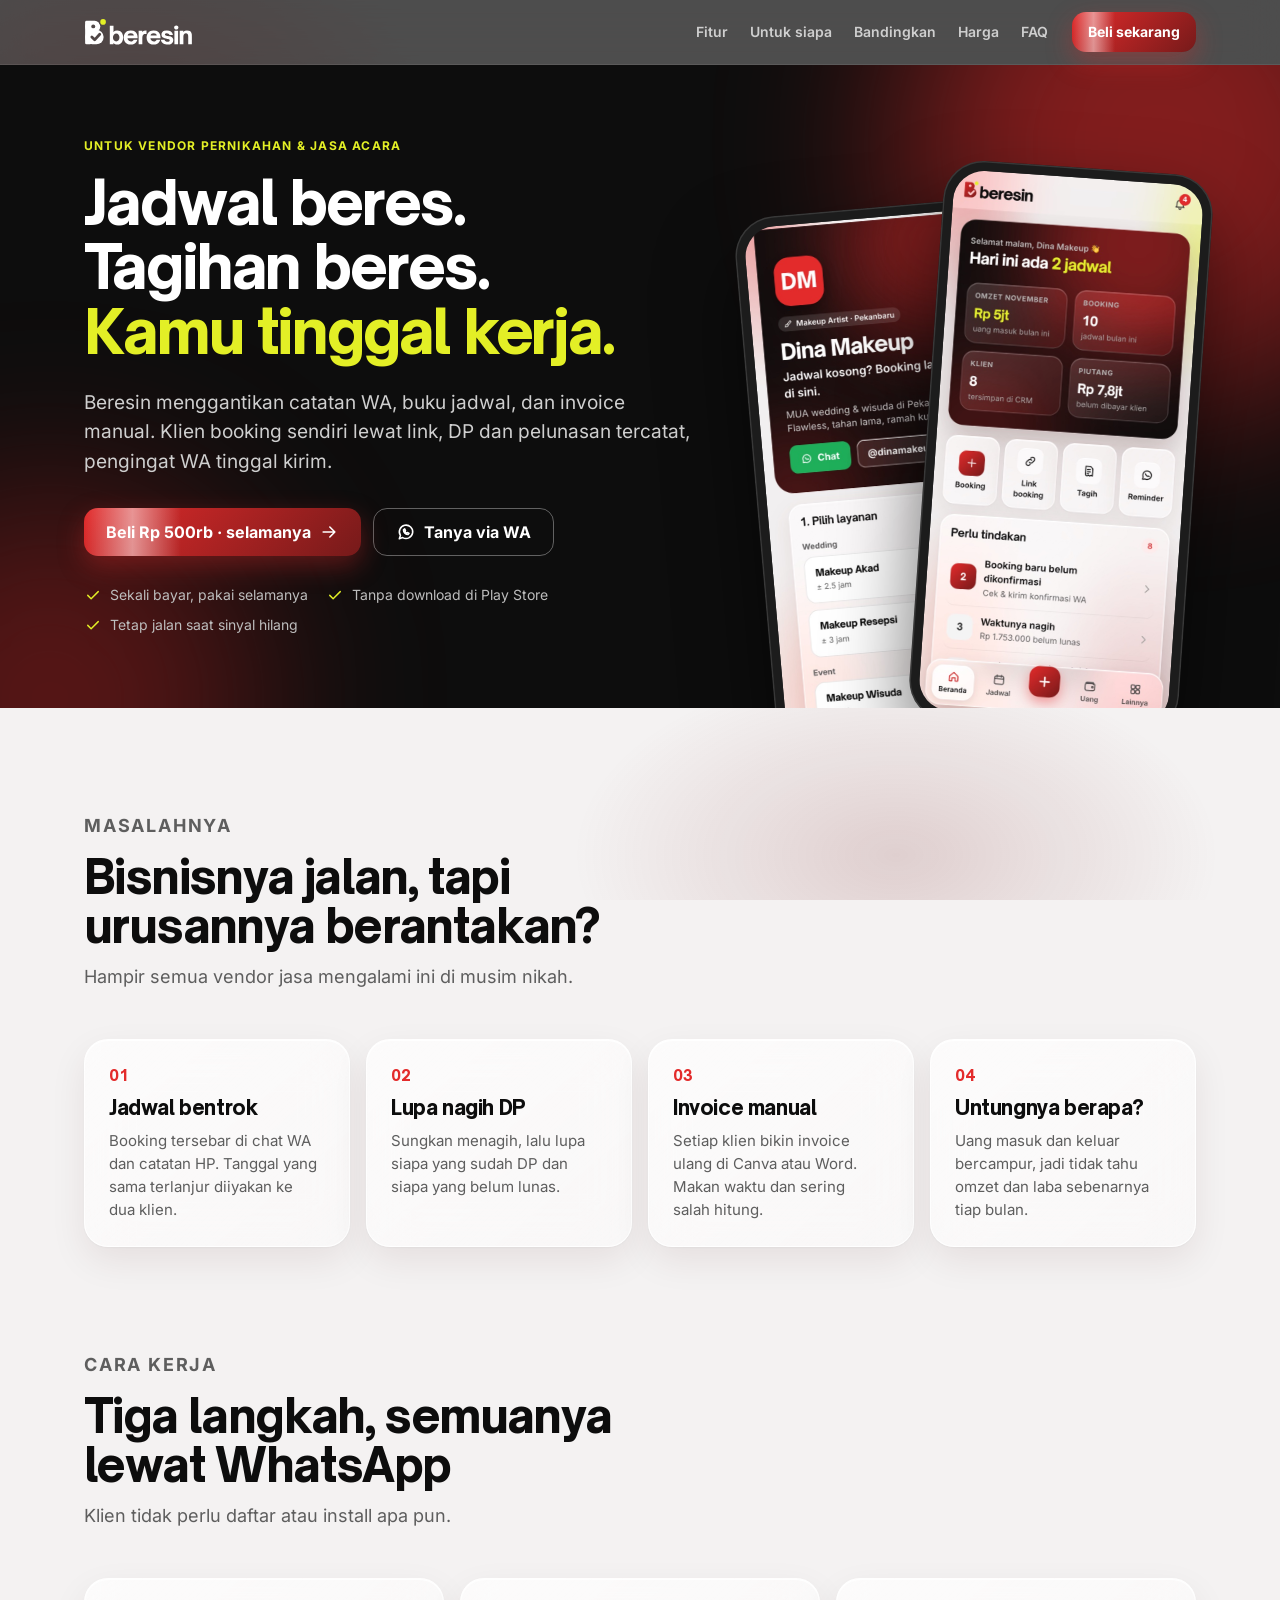
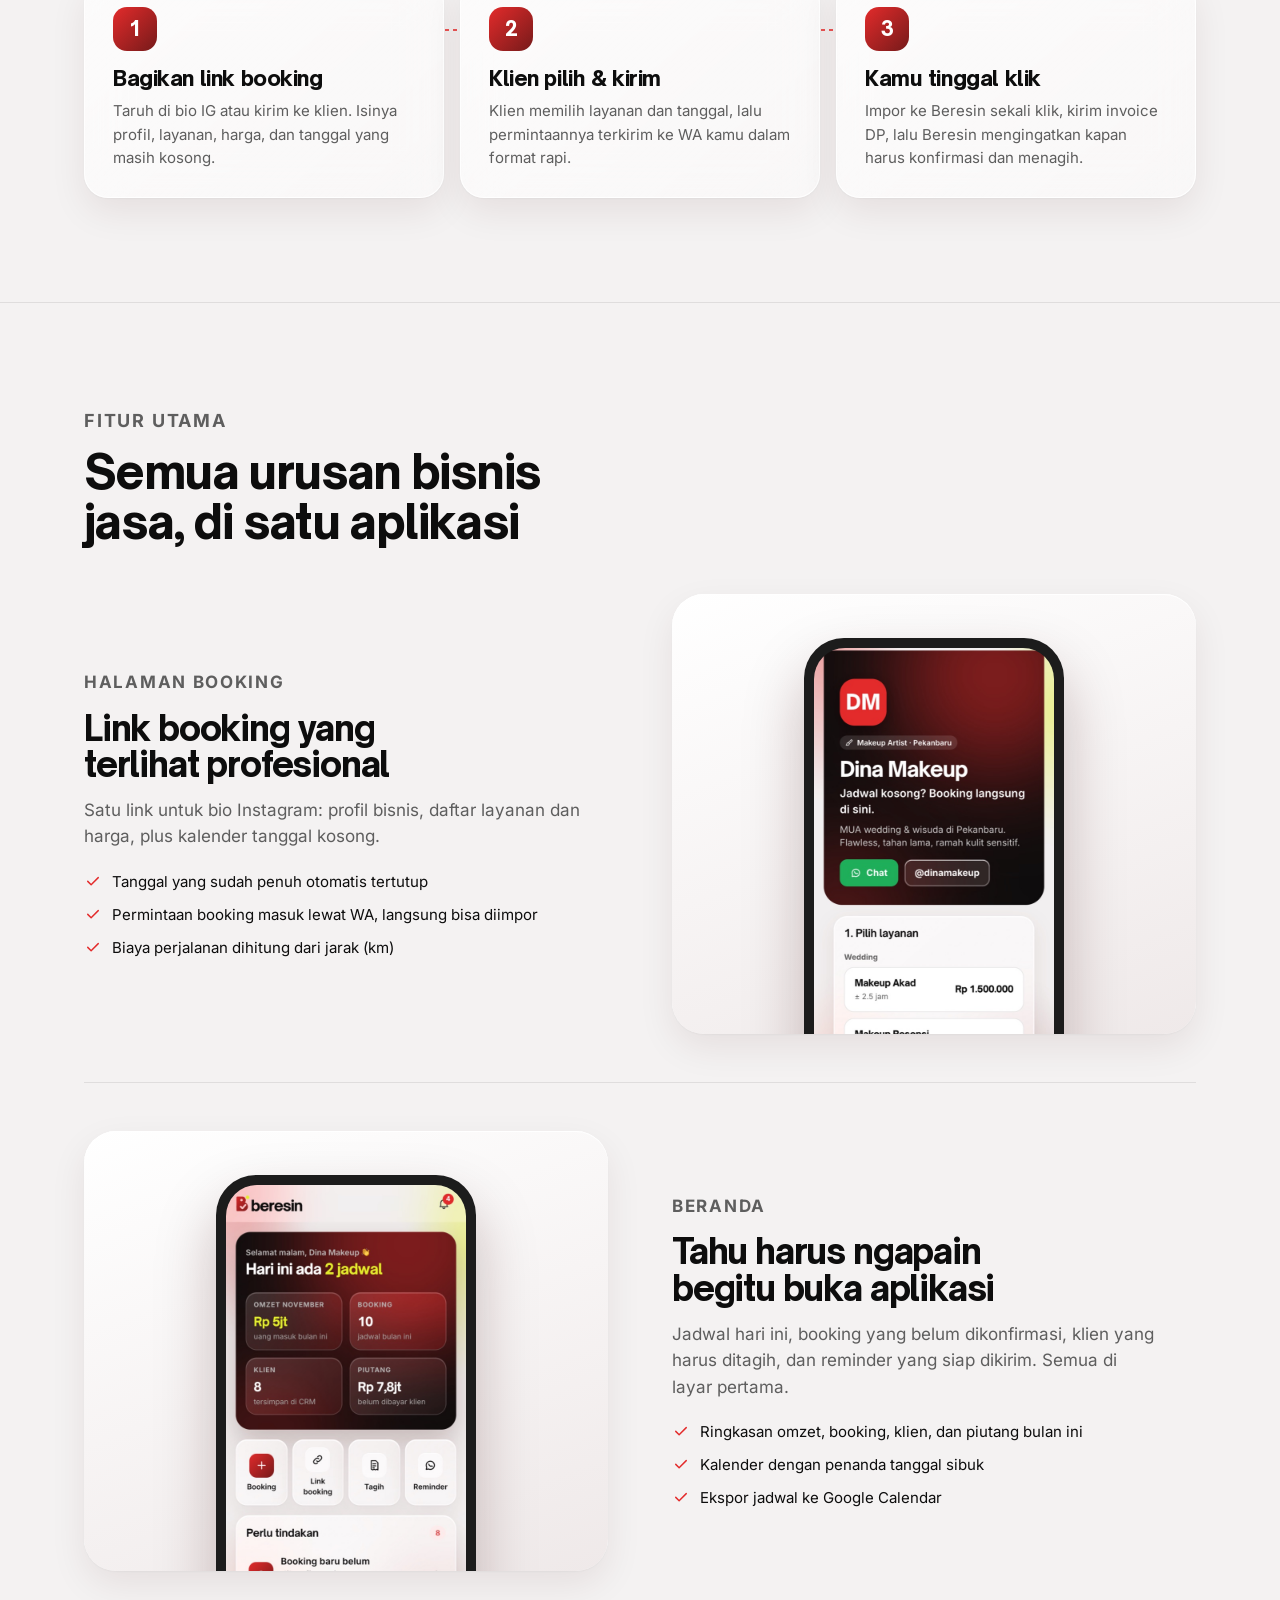
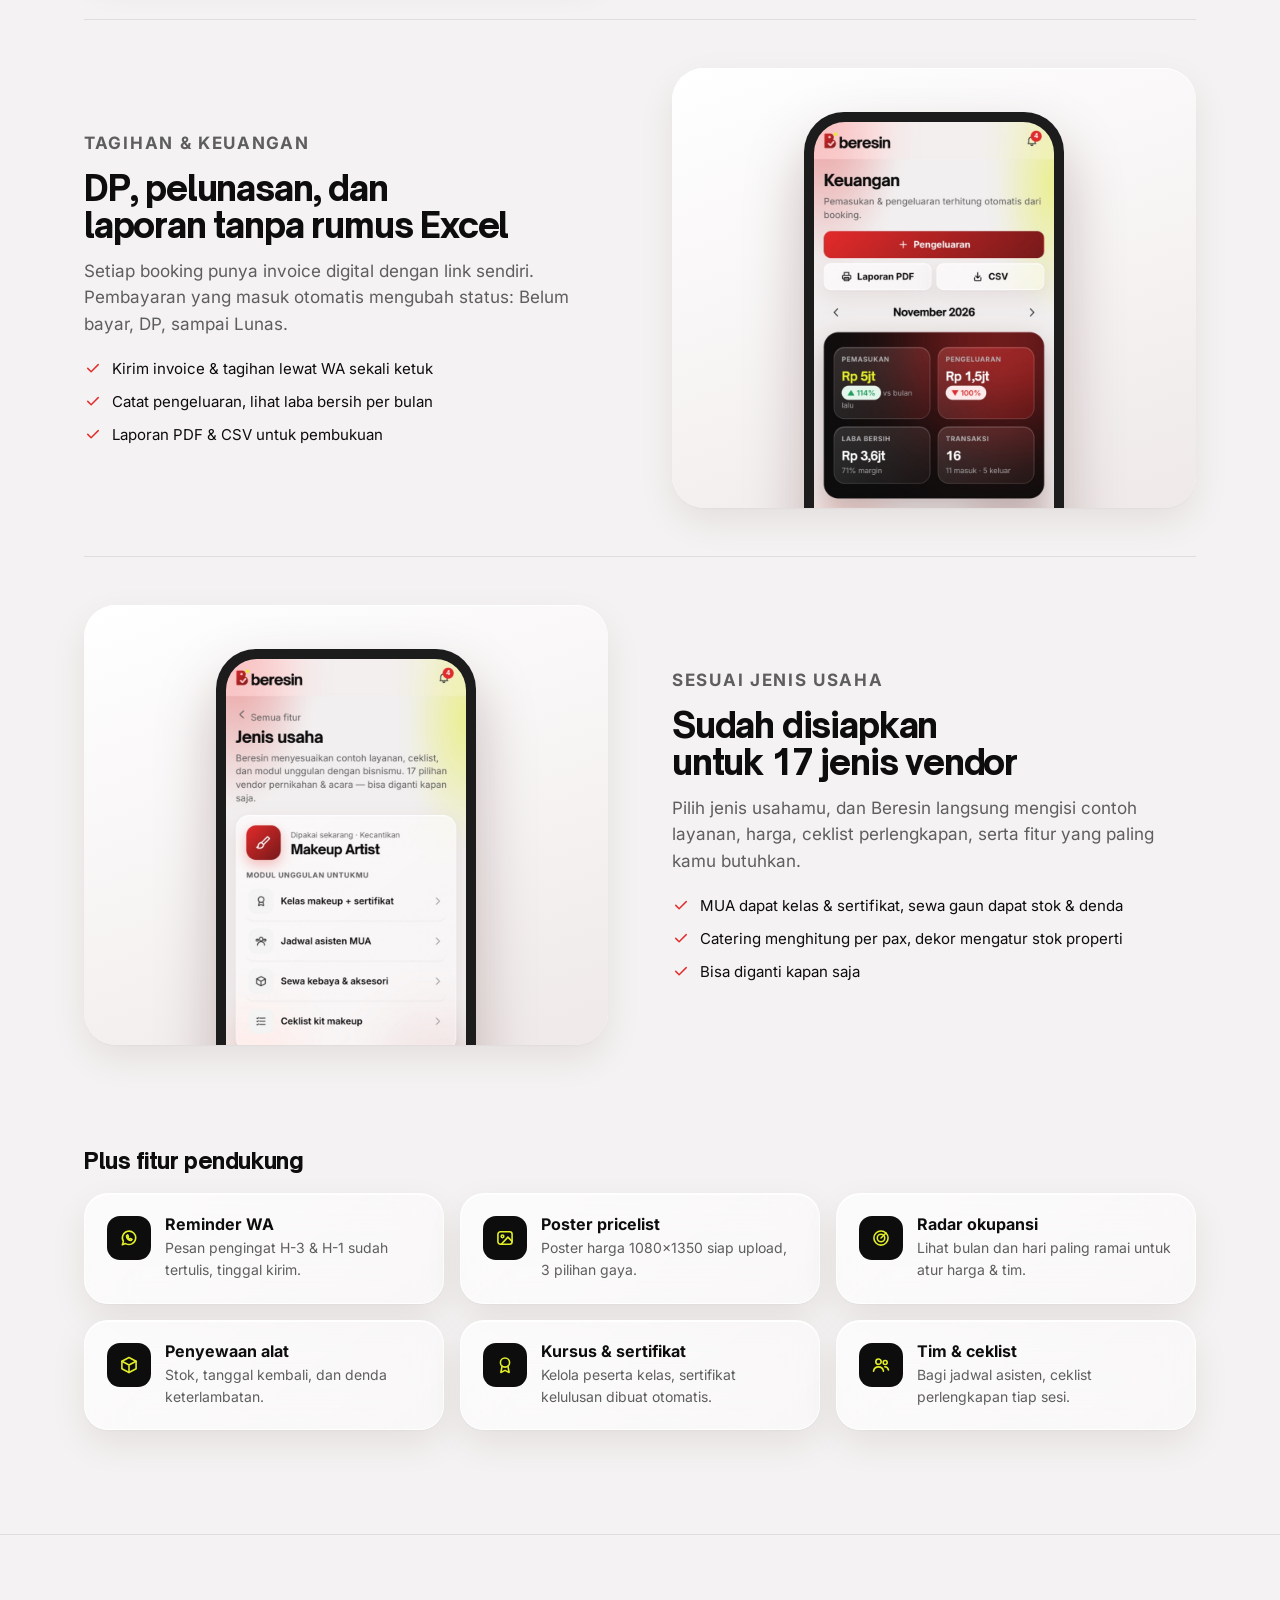
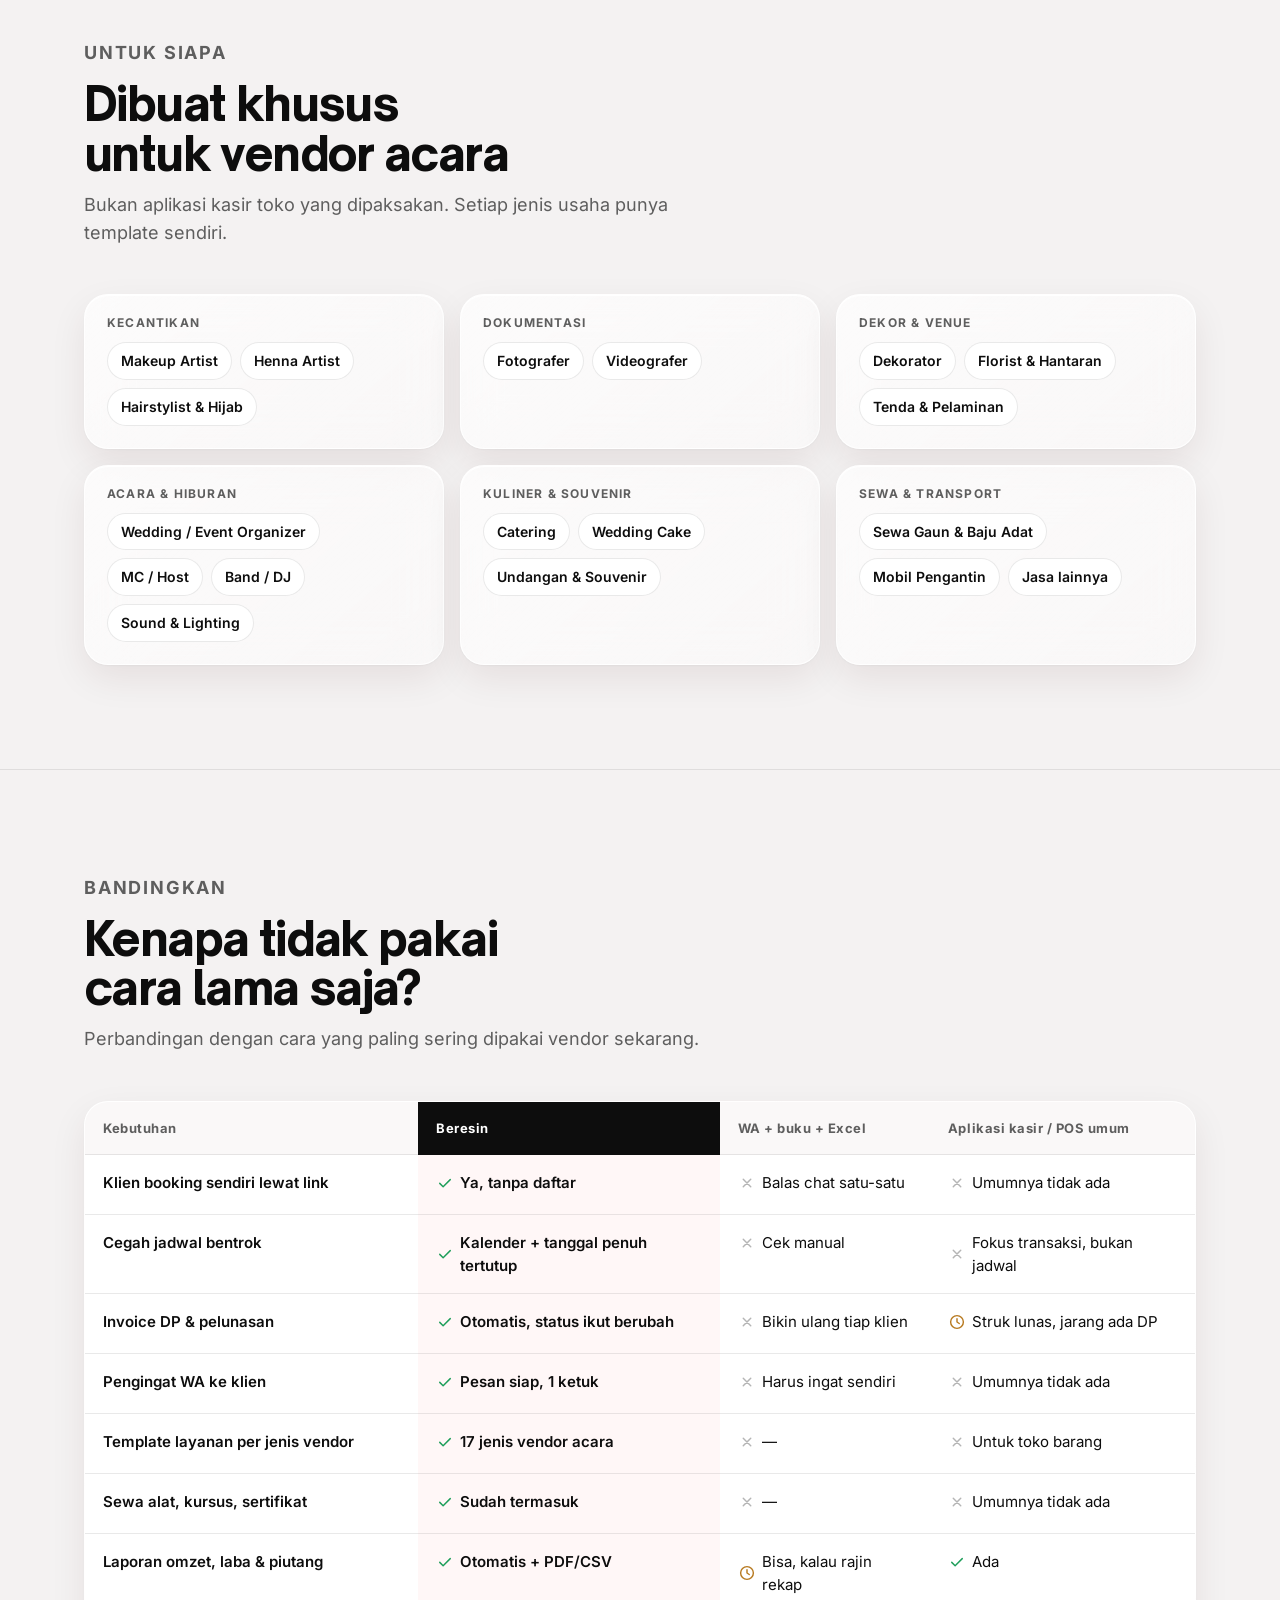
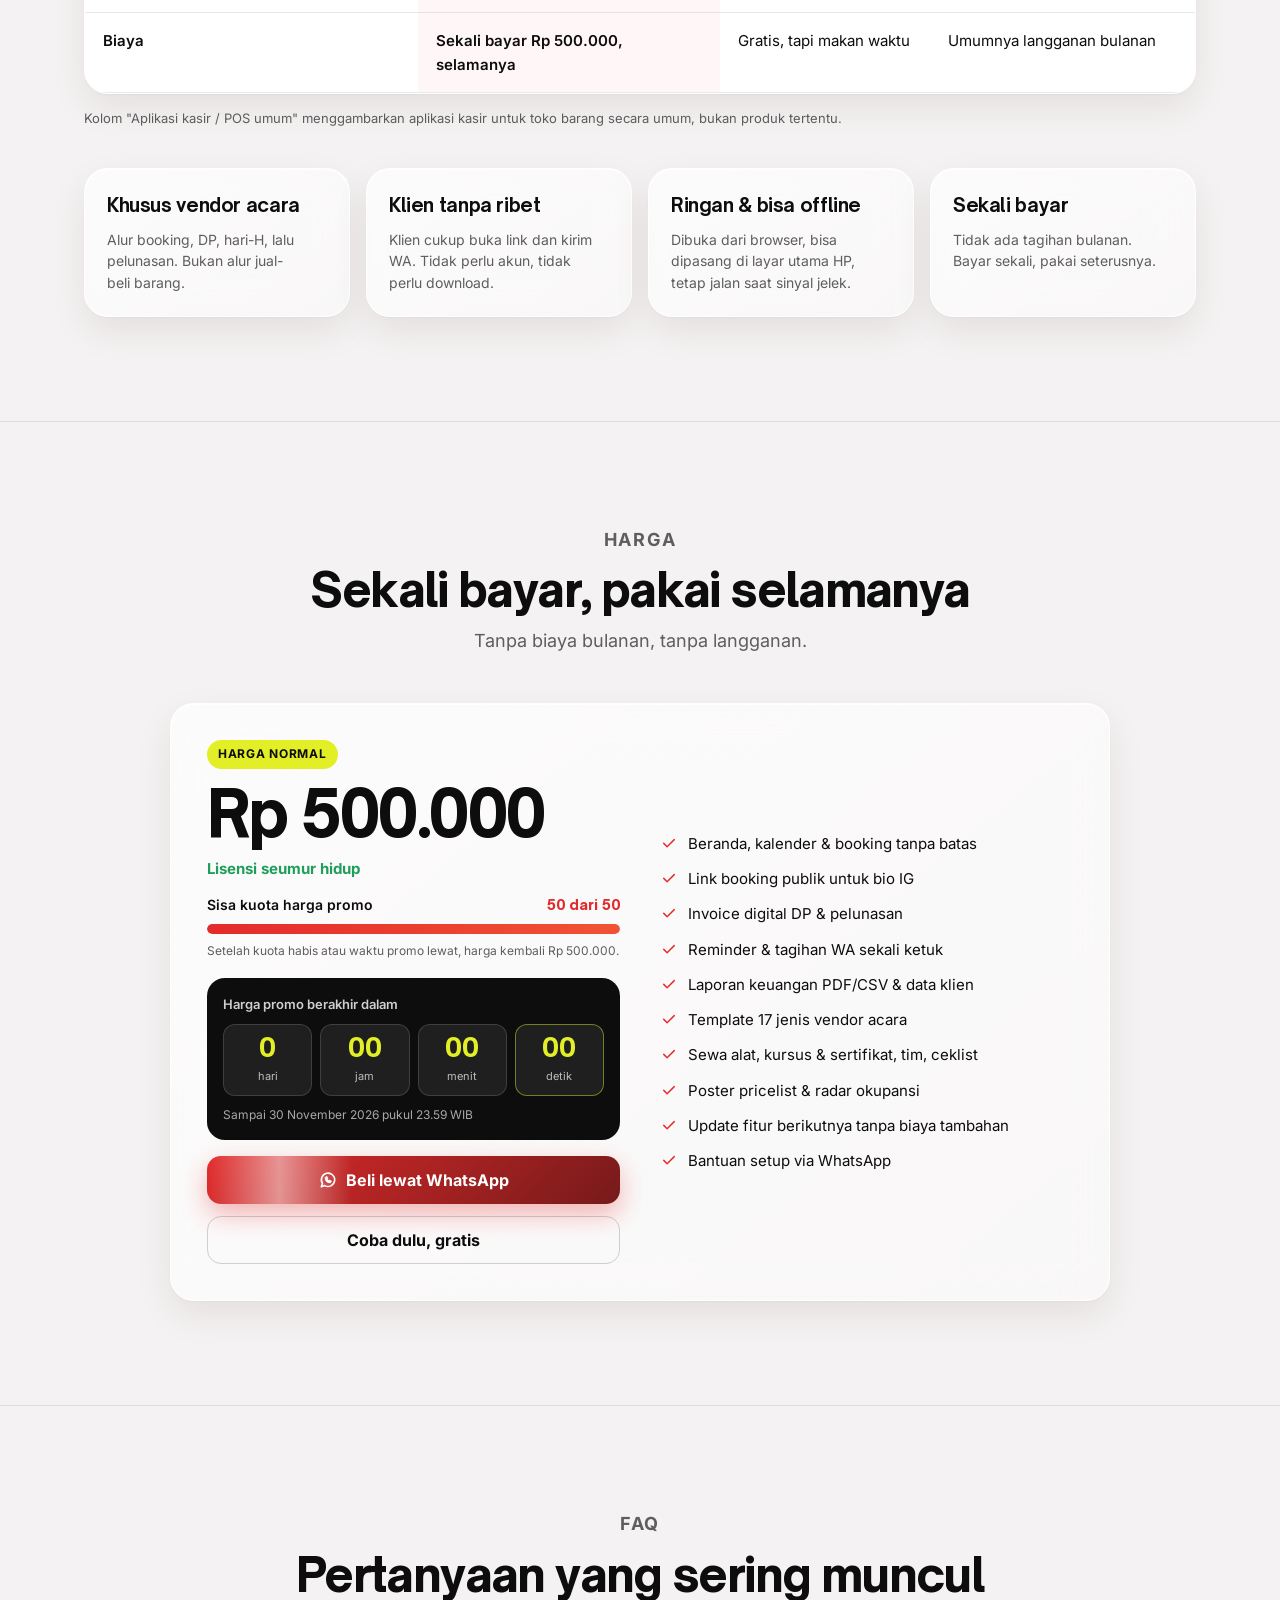
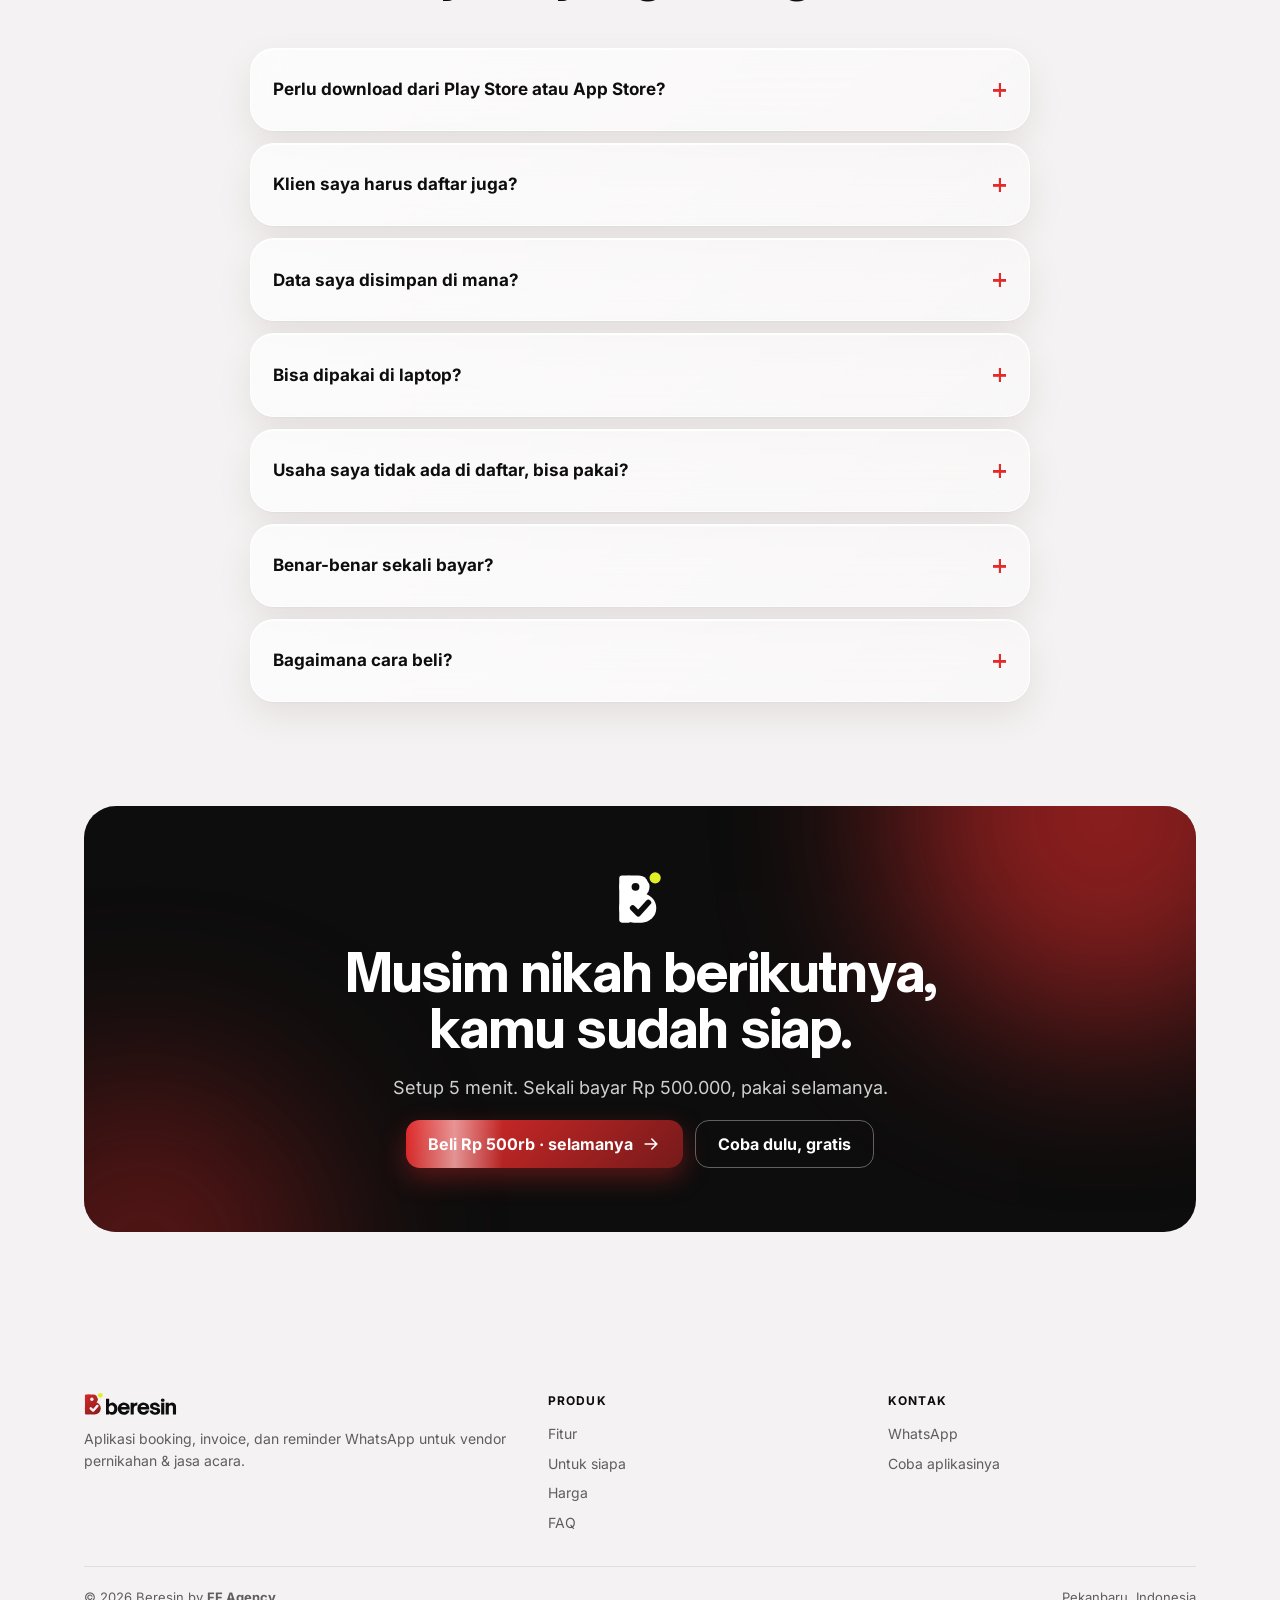
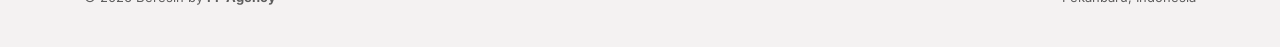
==== landing/index.html @ a179d716 "Kuota promo asli + pop-up urgensi + sumber pembeli dari Google Sheet (v21)" ====
<!doctype html>
<html lang="id">
<head>
<meta charset="utf-8">
<meta name="viewport" content="width=device-width, initial-scale=1, viewport-fit=cover">
<title>Beresin — Aplikasi booking & invoice untuk vendor pernikahan</title>
<meta name="description" content="Jadwal beres. Tagihan beres. Kamu tinggal kerja. Link booking, invoice DP & pelunasan, reminder WhatsApp, dan laporan omzet untuk MUA, fotografer, dekor, WO, catering, dan vendor acara lainnya.">
<meta name="theme-color" content="#0D0D0D">
<link rel="icon" href="../img/icon.svg" type="image/svg+xml">
<meta property="og:title" content="Beresin — Jadwal beres. Tagihan beres.">
<meta property="og:description" content="Aplikasi booking, invoice & reminder WA untuk vendor pernikahan dan jasa acara. Sekali bayar, pakai selamanya.">
<meta property="og:image" content="img/beranda.jpg">
<style>
@font-face{font-family:'OSO';src:url(../fonts/OpenSauceOne-ExtraBold.ttf);font-weight:800;font-display:swap}
@font-face{font-family:'OSO';src:url(../fonts/OpenSauceOne-Bold.ttf);font-weight:700;font-display:swap}
@font-face{font-family:'Inter';src:url(../fonts/Inter-Regular.ttf);font-weight:400;font-display:swap}
@font-face{font-family:'Inter';src:url(../fonts/Inter-SemiBold.ttf);font-weight:600;font-display:swap}
@font-face{font-family:'Inter';src:url(../fonts/Inter-Bold.ttf);font-weight:700;font-display:swap}
:root{
  --merah:#E32B2B;--merah2:#761A1A;--grad:linear-gradient(135deg,#E32B2B,#761A1A);
  --ink:#0D0D0D;--ink2:#363636;--muted:#5E5E5E;--garis:rgba(13,13,13,.09);--bg:#F4F2F2;--neon:#E3EF26;
  --kaca:linear-gradient(140deg,rgba(255,255,255,.72),rgba(255,255,255,.42));
  --kaca-bayang:inset 0 1px 0 rgba(255,255,255,.95),0 1px 2px rgba(60,10,10,.04),0 14px 36px rgba(60,10,10,.08);
  --judul:'OSO',system-ui,sans-serif;--teks:'Inter',system-ui,-apple-system,'Segoe UI',Roboto,sans-serif;
  color-scheme:light;
}
*{box-sizing:border-box}
html{scroll-behavior:smooth;scroll-padding-top:120px}
body{margin:0;font-family:var(--teks);font-size:16px;line-height:1.55;color:var(--ink);background:var(--bg);-webkit-font-smoothing:antialiased;overflow-x:clip}
img{max-width:100%;display:block}
a{color:inherit}
h1,h2,h3{font-family:var(--judul);font-weight:800;letter-spacing:-.035em;line-height:1.08;margin:0;text-wrap:balance}
p{margin:0;text-wrap:pretty}
.wrap{max-width:1160px;margin:0 auto;padding:0 24px}
.ov{font-size:12px;font-weight:700;letter-spacing:.1em;text-transform:uppercase;color:var(--merah)}
.btn{display:inline-flex;align-items:center;justify-content:center;gap:8px;min-height:48px;padding:0 22px;border-radius:14px;font-weight:700;text-decoration:none;white-space:nowrap;transition:transform .15s}
.btn:active{transform:scale(.97)}
.btn-merah{background:var(--grad);color:#fff;box-shadow:0 10px 26px rgba(227,43,43,.35)}
.btn-neon{background:var(--neon);color:var(--ink)}
.btn-garis{border:1.5px solid rgba(255,255,255,.35);color:#fff}
.btn-garis.gelap{border-color:rgba(13,13,13,.18);color:var(--ink)}
.ik{width:20px;height:20px;fill:none;stroke:currentColor;stroke-width:1.9;stroke-linecap:round;stroke-linejoin:round;flex:none}

/* nav */
.nav{position:sticky;top:0;z-index:20;background:rgba(13,13,13,.72);backdrop-filter:blur(18px) saturate(160%);-webkit-backdrop-filter:blur(18px) saturate(160%);border-bottom:1px solid rgba(255,255,255,.08)}
.nav .wrap{display:flex;align-items:center;gap:24px;height:64px}
.nav img{height:28px}
.nav nav{display:flex;gap:22px;margin-left:auto}
.nav nav a{color:#cfcfcf;text-decoration:none;font-size:14px;font-weight:600}
.nav nav a:hover{color:#fff}
.nav .btn{min-height:40px;padding:0 16px;font-size:14px}
@media (max-width:820px){.nav nav{display:none}.nav .btn{margin-left:auto}}

/* hero */
.hero{position:relative;overflow:hidden;background:var(--ink);color:#fff;padding:72px 0 0}
.gumpal{position:absolute;border-radius:50%;filter:blur(90px);pointer-events:none}
.hero .wrap{position:relative;display:grid;grid-template-columns:minmax(0,1.15fr) minmax(0,.85fr);gap:40px;align-items:end}
.hero h1{font-size:clamp(40px,4.8vw,60px)}
.hero h1 span{color:var(--neon)}
@media (min-width:901px){.hero h1 span{white-space:nowrap}}
.hero .sub{font-size:19px;color:#cfcfcf;margin-top:24px;max-width:32em}
.hero .aksi{display:flex;gap:12px;flex-wrap:wrap;margin-top:32px}
.janji{display:flex;flex-wrap:wrap;gap:8px 18px;margin:28px 0 72px;font-size:14px;color:#bdbdbd}
.janji span{display:inline-flex;gap:8px;align-items:center}
.janji .ik{color:var(--neon);width:18px;height:18px}
.hp-duo{position:relative;height:560px}
.hp{position:absolute;width:270px;border-radius:40px;padding:10px;background:#1c1c1c;box-shadow:0 40px 80px rgba(0,0,0,.55),inset 0 0 0 1.5px rgba(255,255,255,.12)}
.hp img{border-radius:31px;aspect-ratio:390/844;object-fit:cover;object-position:top;width:100%}
.hp.a{right:170px;bottom:-60px;transform:rotate(-5deg)}
.hp.b{right:0;bottom:-20px;transform:rotate(4deg)}
@media (max-width:900px){
  .hero .wrap{grid-template-columns:1fr}
  .hp-duo{height:440px;margin:0 auto;width:100%;max-width:440px}
  .hp{width:210px}.hp.a{right:auto;left:0}.hp.b{right:0}
  .janji{margin-bottom:24px}
}

/* section */
section{padding:104px 0}
section+section{border-top:1px solid var(--garis)}
section.lanjut{border-top:0;padding-top:0}
.kepala{max-width:720px;margin-bottom:48px;display:flex;flex-direction:column;gap:12px}
.kepala h2{font-size:clamp(32px,4.4vw,46px)}
.kepala p{font-size:18px;color:var(--muted)}
.tengah-t{margin-left:auto;margin-right:auto;text-align:center;align-items:center}
.kaca{background:var(--kaca);backdrop-filter:blur(24px) saturate(170%);-webkit-backdrop-filter:blur(24px) saturate(170%);border:1px solid rgba(255,255,255,.85);box-shadow:var(--kaca-bayang);border-radius:24px}
.latar-blob{position:relative}
body::before{content:'';position:fixed;inset:0;z-index:-1;pointer-events:none;
  background:radial-gradient(34% 30% at 10% 15%,rgba(227,43,43,.22),transparent 70%),radial-gradient(30% 28% at 92% 30%,rgba(227,239,38,.32),transparent 70%),radial-gradient(36% 30% at 70% 95%,rgba(118,26,26,.16),transparent 70%)}

/* masalah */
.g4{display:grid;grid-template-columns:repeat(4,minmax(0,1fr));gap:16px}
.masalah{padding:24px;display:flex;flex-direction:column;gap:10px}
.masalah .no{font-family:var(--judul);font-weight:800;font-size:15px;color:var(--merah)}
.masalah h3{font-size:20px;letter-spacing:-.02em}
.masalah p{font-size:15px;color:var(--muted)}
@media (max-width:900px){.g4{grid-template-columns:repeat(2,minmax(0,1fr))}}
@media (max-width:560px){.g4{grid-template-columns:1fr}}

/* langkah */
.langkah{display:grid;grid-template-columns:repeat(3,minmax(0,1fr));gap:16px;counter-reset:l}
.langkah>div{position:relative;padding:28px;display:flex;flex-direction:column;gap:10px}
.langkah b{width:44px;height:44px;border-radius:14px;display:grid;place-items:center;font-family:var(--judul);font-weight:800;font-size:20px;color:#fff;background:var(--grad);line-height:1;margin-bottom:6px}
.langkah h3{font-size:21px;letter-spacing:-.02em}
.langkah p{color:var(--muted);font-size:15px}
.langkah>div:not(:last-child)::after{content:'';position:absolute;top:50px;right:-14px;width:12px;height:2px;background:var(--merah);opacity:.5}
@media (max-width:820px){.langkah{grid-template-columns:1fr}.langkah>div::after{display:none}}

/* fitur baris */
.fitur{display:grid;grid-template-columns:minmax(0,1fr) minmax(0,1fr);gap:64px;align-items:center;padding:48px 0}
.kepala+.fitur{padding-top:0}
.fitur+.fitur{border-top:1px solid var(--garis)}
.fitur.balik .teks{order:2}
.fitur .teks{display:flex;flex-direction:column;gap:14px}
.fitur h3{font-size:clamp(26px,3.2vw,34px)}
.fitur .teks>p{font-size:17px;color:var(--muted)}
.fitur ul{list-style:none;margin:6px 0 0;padding:0;display:grid;gap:10px}
.fitur li{display:flex;gap:10px;font-size:15px}
.fitur li .ik{color:var(--merah);margin-top:2px;width:18px;height:18px}
.layar{display:flex;justify-content:center;align-items:flex-start;height:440px;overflow:hidden;padding:44px 32px 0;border-radius:32px;background:linear-gradient(160deg,#fff,#efe9e9);box-shadow:var(--kaca-bayang)}
.layar .hp{position:relative;width:min(260px,100%);flex:none;box-shadow:0 30px 60px rgba(60,10,10,.25)}
.sub-judul{font-family:var(--judul);font-size:22px;letter-spacing:-.02em;margin:56px 0 20px}
@media (max-width:820px){.fitur{grid-template-columns:1fr;gap:28px}.fitur.balik .teks{order:0}.layar{height:380px}}

/* fitur kecil */
.g3{display:grid;grid-template-columns:repeat(3,minmax(0,1fr));gap:16px}
.kecil{padding:22px;display:flex;gap:14px;align-items:flex-start}
.kecil span{width:44px;height:44px;border-radius:13px;display:grid;place-items:center;background:var(--ink);color:var(--neon);flex:none}
.kecil h3{font-family:var(--teks);font-size:16px;font-weight:700;letter-spacing:0;margin-bottom:4px}
.kecil p{font-size:14px;color:var(--muted)}
@media (max-width:900px){.g3{grid-template-columns:repeat(2,minmax(0,1fr))}}
@media (max-width:560px){.g3{grid-template-columns:1fr}}

/* untuk siapa */
.grup-usaha{display:grid;grid-template-columns:repeat(3,minmax(0,1fr));gap:16px}
.grup-usaha>div{padding:22px}
.grup-usaha h3{font-family:var(--teks);font-size:12px;font-weight:700;letter-spacing:.1em;text-transform:uppercase;color:var(--muted);margin-bottom:12px}
.chips{display:flex;flex-wrap:wrap;gap:8px}
.chips span{font-size:14px;font-weight:600;padding:7px 13px;border-radius:999px;background:#fff;border:1px solid var(--garis)}
@media (max-width:900px){.grup-usaha{grid-template-columns:repeat(2,minmax(0,1fr))}}
@media (max-width:560px){.grup-usaha{grid-template-columns:1fr}}

/* banding */
.tabel-wrap{overflow-x:auto;border-radius:24px}
table{width:100%;min-width:720px;border-collapse:collapse;background:#fff}
th,td{padding:16px 18px;text-align:left;border-bottom:1px solid var(--garis);font-size:15px;vertical-align:top}
thead th{font-size:13px;font-weight:700;letter-spacing:.04em;color:var(--muted);background:#faf8f8}
thead th.kami{background:var(--ink);color:#fff}
td.kami{background:#fff7f7;font-weight:600}
td .ya,td .tdk,td .smg{display:inline-flex;align-items:center;gap:6px}
.ya .ik{color:#1E9E5A;width:18px;height:18px}.tdk .ik{color:#B5B5B5;width:18px;height:18px}.smg .ik{color:#B7791F;width:18px;height:18px}
tbody th{font-weight:600;width:30%}
.geser{display:none;font-size:13px;color:var(--muted);margin-bottom:10px}
@media (max-width:760px){.geser{display:block}thead th:first-child,tbody th{position:sticky;left:0;z-index:1;background:#fff;box-shadow:1px 0 0 var(--garis);width:150px;min-width:150px}thead th:first-child{background:#faf8f8}}
.catatan{font-size:13px;color:var(--muted);margin-top:14px}
.beda{display:grid;grid-template-columns:repeat(4,minmax(0,1fr));gap:16px;margin-top:40px}
.beda>div{padding:22px;display:flex;flex-direction:column;gap:8px}
.beda b{font-family:var(--judul);font-size:19px;letter-spacing:-.02em}
.beda p{font-size:14px;color:var(--muted)}
@media (max-width:900px){.beda{grid-template-columns:repeat(2,minmax(0,1fr))}}
@media (max-width:560px){.beda{grid-template-columns:1fr}}

/* harga */
.paket{display:grid;grid-template-columns:repeat(3,minmax(0,1fr));gap:16px;align-items:stretch}
.pk{padding:28px;display:flex;flex-direction:column;gap:14px}
.pk .label{align-self:flex-start;font-size:12px;font-weight:700;letter-spacing:.06em;padding:5px 11px;border-radius:999px;background:var(--neon);color:var(--ink)}
.pk .harga{font-family:var(--judul);font-weight:800;font-size:44px;letter-spacing:-.04em;line-height:1}
.pk .harga small{font-size:16px;letter-spacing:0;font-family:var(--teks);font-weight:600;color:var(--muted)}
.pk ul{list-style:none;padding:0;margin:0;display:grid;gap:10px;font-size:15px;flex:1}
.pk li{display:flex;gap:10px}.pk li .ik{color:var(--merah);width:18px;height:18px;margin-top:2px}
.pk li em{font-style:normal;font-size:12px;font-weight:700;color:#B7791F;background:#FFF4DC;border-radius:6px;padding:1px 6px;margin-left:4px;white-space:nowrap}
.pk.unggul{background:var(--ink);color:#fff;border-color:var(--ink)}
.pk.unggul .harga small,.pk.unggul .ket{color:#bdbdbd}
.pk.unggul li .ik{color:var(--neon)}
.ket{font-size:14px;color:var(--muted)}
@media (max-width:900px){.paket{grid-template-columns:1fr;max-width:460px;margin:0 auto}}


/* harga satu paket */
.satu{display:grid;grid-template-columns:minmax(0,1fr) minmax(0,1fr);gap:40px;padding:36px;max-width:940px;margin:0 auto;align-items:center}
.satu-kiri{display:flex;flex-direction:column;gap:12px}
.satu .label{align-self:flex-start;font-size:12px;font-weight:700;letter-spacing:.06em;padding:5px 11px;border-radius:999px;background:var(--neon);color:var(--ink)}
.coret{font-family:var(--judul);font-weight:700;font-size:22px;color:var(--muted);text-decoration:line-through;text-decoration-color:var(--merah);text-decoration-thickness:2px}
.satu .harga{font-family:var(--judul);font-weight:800;font-size:clamp(48px,7vw,64px);letter-spacing:-.04em;line-height:1}
.hemat{font-weight:700;color:#1E9E5A;font-size:15px}
.hitung{background:var(--ink);color:#fff;border-radius:18px;padding:16px;display:flex;flex-direction:column;gap:10px;margin:4px 0}
.hitung>p:first-child{font-size:13px;font-weight:600;color:#cfcfcf}
.hitung .ket{color:#a8a8a8;font-size:12px}
.kotak-waktu{display:grid;grid-template-columns:repeat(4,minmax(0,1fr));gap:8px}
.kotak-waktu div{background:rgba(255,255,255,.08);border:1px solid rgba(255,255,255,.14);border-radius:12px;padding:8px 4px;text-align:center}
.kotak-waktu b{display:block;font-family:var(--judul);font-weight:800;font-size:26px;color:var(--neon);font-variant-numeric:tabular-nums;line-height:1.1}
.kotak-waktu small{font-size:11px;color:#bdbdbd}
.btn-blok{width:100%}
.kuota{display:grid;gap:8px;margin:2px 0}
.kuota-atas{display:flex;justify-content:space-between;gap:10px;font-size:14px;font-weight:600}
.kuota-atas b{color:var(--merah);font-family:var(--judul);font-weight:800}
.kuota-bar{height:10px;border-radius:99px;background:rgba(13,13,13,.08);overflow:hidden}
.kuota-bar i{display:block;height:100%;width:0;border-radius:99px;background:linear-gradient(90deg,#E32B2B,#ff7a3d);transition:width 1.2s cubic-bezier(.2,.8,.2,1);background-size:200% 100%;animation:alir-bar 2s linear infinite}
@keyframes alir-bar{from{background-position:0 0}to{background-position:-200% 0}}
.kuota small{font-size:12px;color:var(--muted)}
.satu-kanan{list-style:none;margin:0;padding:0;display:grid;gap:12px;font-size:15px}
.satu-kanan li{display:flex;gap:10px}.satu-kanan .ik{color:var(--merah);width:18px;height:18px;margin-top:2px}
@media (max-width:820px){.satu{grid-template-columns:1fr;padding:24px;gap:28px}}
/* bar promo nempel di header */
.bar-promo{background:var(--neon);color:var(--ink);font-size:14px;font-weight:600;border-top:1px solid rgba(0,0,0,.08);position:relative;overflow:hidden}
.bar-promo::after{content:'';position:absolute;top:0;bottom:0;left:0;width:30%;background:linear-gradient(90deg,transparent,rgba(255,255,255,.65),transparent);animation:kilau 3.6s ease-in-out infinite;pointer-events:none}
.bar-promo .wrap{display:flex;align-items:center;justify-content:center;gap:8px 14px;min-height:44px;flex-wrap:wrap;padding-top:6px;padding-bottom:6px;text-align:center;position:relative;z-index:1}
.bar-promo .api{width:20px;height:20px;animation:goyang 1.4s ease-in-out infinite}
.bar-promo .waktu{display:inline-flex;gap:4px;font-family:var(--judul);font-weight:800;font-variant-numeric:tabular-nums;font-size:15px}
.bar-promo .waktu b{background:var(--ink);color:var(--neon);padding:3px 7px;border-radius:7px;min-width:34px;display:inline-block}
.bar-promo .waktu b.tik{animation:ketuk .35s ease-out}
.bar-promo s{opacity:.55}
.bar-promo a.mini{background:var(--grad);color:#fff;text-decoration:none;font-weight:700;padding:6px 14px;border-radius:10px;animation:denyut-merah 1.8s ease-out infinite}
@media (max-width:560px){.bar-promo{font-size:12.5px}.bar-promo .wrap{gap:6px 8px;min-height:40px}.bar-promo .sembunyi-hp{display:none}.bar-promo .waktu{font-size:12px;gap:3px}.bar-promo .waktu b{min-width:0;padding:2px 4px}.bar-promo a.mini{padding:5px 10px}.bar-promo .wrap{flex-wrap:nowrap;padding-left:12px;padding-right:12px}.bar-promo .api{display:none}}

/* ===== animasi ===== */
@keyframes naik{from{opacity:0;transform:translateY(28px)}to{opacity:1;transform:none}}
@keyframes melayang-a{0%,100%{transform:rotate(-5deg) translateY(0)}50%{transform:rotate(-7deg) translateY(-16px)}}
@keyframes melayang-b{0%,100%{transform:rotate(4deg) translateY(0)}50%{transform:rotate(6deg) translateY(-22px)}}
@keyframes melayang{0%,100%{transform:translateY(0)}50%{transform:translateY(-12px)}}
@keyframes geser-gumpal{0%,100%{transform:translate(0,0) scale(1)}50%{transform:translate(-50px,40px) scale(1.15)}}
@keyframes kilau{0%{transform:translateX(-120%) skewX(-20deg)}55%,100%{transform:translateX(380%) skewX(-20deg)}}
@keyframes goyang{0%,100%{transform:rotate(0)}20%{transform:rotate(-16deg)}40%{transform:rotate(14deg)}60%{transform:rotate(-8deg)}80%{transform:rotate(0)}}
@keyframes ketuk{0%{transform:translateY(-7px) scale(1.12);opacity:.35}100%{transform:none;opacity:1}}
@keyframes denyut{0%{box-shadow:0 0 0 0 rgba(227,239,38,.7)}100%{box-shadow:0 0 0 14px rgba(227,239,38,0)}}
@keyframes denyut-merah{0%{box-shadow:0 0 0 0 rgba(227,43,43,.55)}100%{box-shadow:0 0 0 12px rgba(227,43,43,0)}}
@keyframes alir{from{background-position:0 0}to{background-position:24px 0}}
@keyframes kedip{0%,100%{opacity:1}50%{opacity:.25}}
.hero .ov,.hero h1,.hero .sub,.hero .aksi,.janji{animation:naik .8s cubic-bezier(.2,.8,.2,1) both}
.hero h1{animation-delay:.08s}.hero .sub{animation-delay:.18s}.hero .aksi{animation-delay:.28s}.janji{animation-delay:.38s}
.hp.a{animation:melayang-a 7s ease-in-out infinite}
.hp.b{animation:melayang-b 6s ease-in-out .7s infinite}
.layar .hp{animation:melayang 6s ease-in-out infinite}
.fitur.balik .layar .hp{animation-delay:1.2s}
.hero .gumpal,.cta .gumpal{animation:geser-gumpal 14s ease-in-out infinite}
.hero .gumpal+.gumpal,.cta .gumpal+.gumpal{animation-duration:18s;animation-direction:reverse}
.btn-merah{position:relative;overflow:hidden}
.btn-merah::after{content:'';position:absolute;top:0;bottom:0;left:0;width:35%;background:linear-gradient(90deg,transparent,rgba(255,255,255,.5),transparent);animation:kilau 3.2s ease-in-out infinite;pointer-events:none}
.btn{transition:transform .2s,box-shadow .2s}
.btn:hover{transform:translateY(-2px)}
.satu .label{animation:denyut 1.8s ease-out infinite}
.kotak-waktu b.tik{animation:ketuk .35s ease-out}
.kotak-waktu div:last-child{border-color:rgba(227,239,38,.45)}
.langkah>div:not(:last-child)::after{background:linear-gradient(90deg,var(--merah) 50%,transparent 50%) 0 0/8px 2px;opacity:.8;animation:alir .8s linear infinite}
.masalah,.langkah>div,.kecil,.grup-usaha>div,.beda>div,details,.layar{transition:transform .3s cubic-bezier(.2,.8,.2,1),box-shadow .3s}
.masalah:hover,.langkah>div:hover,.kecil:hover,.grup-usaha>div:hover,.beda>div:hover,.layar:hover{transform:translateY(-6px);box-shadow:inset 0 1px 0 rgba(255,255,255,.95),0 22px 48px rgba(60,10,10,.14)}
.kecil span,.langkah b{transition:transform .35s cubic-bezier(.3,1.6,.5,1)}
.kecil:hover span,.langkah>div:hover b{transform:rotate(-8deg) scale(1.12)}
.chips span{transition:background .2s,transform .2s}
.chips span:hover{background:var(--neon);transform:translateY(-2px)}
details:hover{transform:translateX(4px)}
details[open] p{animation:naik .4s ease both}
tbody tr{transition:background .2s}tbody tr:hover td,tbody tr:hover th{background:#fff1f1}
.js .muncul{opacity:0;transform:translateY(36px);transition:opacity .7s ease,transform .8s cubic-bezier(.2,.8,.2,1);transition-delay:var(--d,0s)}
.js .muncul.tampil{opacity:1;transform:none}
@media (prefers-reduced-motion:reduce){*,*::before,*::after{animation:none!important}.js .muncul{opacity:1;transform:none;transition:none}}

/* pop-up (info asli + pembelian asli) */
.beli-pop{position:fixed;text-decoration:none;color:var(--ink);left:16px;bottom:16px;z-index:30;display:flex;gap:12px;align-items:center;max-width:min(360px,calc(100vw - 32px));padding:12px 16px 12px 12px;border-radius:18px;background:rgba(255,255,255,.88);backdrop-filter:blur(20px) saturate(170%);-webkit-backdrop-filter:blur(20px) saturate(170%);border:1px solid rgba(255,255,255,.95);box-shadow:0 18px 44px rgba(60,10,10,.18);transform:translateY(140%);opacity:0;transition:transform .5s cubic-bezier(.2,.9,.3,1.2),opacity .3s}
.beli-pop.on{transform:none;opacity:1}
.beli-pop .av{width:40px;height:40px;border-radius:12px;background:var(--grad);color:#fff;display:grid;place-items:center;font-family:var(--judul);font-weight:800;flex:none;animation:goyang 1.4s ease-in-out .5s 2}
.beli-pop .av .ik{width:20px;height:20px}
.beli-pop .tutup{position:absolute;top:-8px;right:-8px;width:24px;height:24px;border-radius:50%;border:0;background:var(--ink);color:#fff;font-size:14px;line-height:1;cursor:pointer;display:grid;place-items:center}
.beli-pop .av{border-radius:50%;width:44px;height:44px;font-size:18px}
.beli-pop .baris1{display:block;font-size:14px;line-height:1.3}.beli-pop .baris1 b{font-weight:700}
.beli-pop .baris2{display:block;font-size:13px;color:var(--ink2);line-height:1.3}
.beli-pop .baris3{display:flex;align-items:center;gap:5px;font-size:12px;color:#1E9E5A;font-weight:600;margin-top:2px}
.beli-pop .baris3 .ik{width:14px;height:14px}
.beli-pop.mendesak{background:rgba(13,13,13,.92);border-color:rgba(255,255,255,.12);color:#fff}
.beli-pop.mendesak .baris2{color:#cfcfcf}.beli-pop.mendesak .baris3{color:var(--neon)}
.beli-pop.mendesak .av{background:var(--neon)!important;color:var(--ink)}
.beli-pop.mendesak .tutup{background:#fff;color:var(--ink)}
.beli-pop .tanda{position:absolute;top:-9px;left:14px;font-size:10px;font-weight:800;letter-spacing:.08em;background:var(--neon);color:var(--ink);padding:2px 8px;border-radius:999px}
@media (prefers-reduced-motion:reduce){.beli-pop{transition:opacity .2s;transform:none}}

/* faq */
.faq{max-width:780px;margin:0 auto;display:grid;gap:12px}
details{padding:4px 22px}
summary{cursor:pointer;list-style:none;padding:18px 0;font-weight:700;font-size:17px;display:flex;justify-content:space-between;gap:16px;align-items:center}
summary::-webkit-details-marker{display:none}
summary::after{content:'+';font-family:var(--judul);font-size:24px;color:var(--merah);transition:transform .2s}
details[open] summary::after{transform:rotate(45deg)}
details p{padding:0 0 20px;color:var(--muted);font-size:15px}

/* cta akhir */
.cta{position:relative;overflow:hidden;background:var(--ink);color:#fff;border-radius:32px;padding:64px 48px;text-align:center;display:flex;flex-direction:column;align-items:center;gap:18px}
.cta>*{position:relative}
.cta>.gumpal{position:absolute}
.cta h2{font-size:clamp(32px,4.6vw,52px)}
.cta p{color:#cfcfcf;font-size:18px;max-width:34em}
footer{padding:56px 0 40px;color:var(--muted);font-size:14px}
.kaki{display:grid;grid-template-columns:minmax(0,1.4fr) repeat(2,minmax(0,1fr));gap:32px;padding-bottom:32px;border-bottom:1px solid var(--garis)}
.kaki img{height:24px;margin-bottom:12px}
.kaki h4{margin:0 0 12px;font-size:12px;letter-spacing:.1em;text-transform:uppercase;color:var(--ink)}
.kaki ul{list-style:none;margin:0;padding:0;display:grid;gap:8px}
.kaki a{text-decoration:none}.kaki a:hover{color:var(--ink)}
.kaki-bawah{display:flex;justify-content:space-between;gap:16px;flex-wrap:wrap;padding-top:20px;font-size:13px}
@media (max-width:640px){.kaki{grid-template-columns:1fr 1fr}.kaki>div:first-child{grid-column:1/-1}}
@media (max-width:560px){section{padding:72px 0}.cta{padding:48px 22px}.wrap{padding:0 16px}}
@media (prefers-reduced-motion:reduce){html{scroll-behavior:auto}}
@media (max-width:340px){.btn{white-space:normal;text-align:center}.wrap{padding:0 12px}.hero h1{font-size:34px}}
</style>
</head>
<body>
<svg width="0" height="0" style="position:absolute" aria-hidden="true">
  <symbol id="cek" viewBox="0 0 24 24"><path d="M5 12.5l4.5 4.5L19 7.5"/></symbol>
  <symbol id="x" viewBox="0 0 24 24"><path d="M7 7l10 10M17 7L7 17"/></symbol>
  <symbol id="jam" viewBox="0 0 24 24"><circle cx="12" cy="12" r="8.5"/><path d="M12 7.5V12l3 2"/></symbol>
  <symbol id="wa" viewBox="0 0 24 24"><path d="M4 20l1.3-3.9A8 8 0 1 1 8 18.7z"/><path d="M9 9.5c0 3 2.5 5.5 5.5 5.5l1.2-1.4-2-1-1 .8a4 4 0 0 1-2.1-2.1l.8-1-1-2z"/></symbol>
  <symbol id="link" viewBox="0 0 24 24"><path d="M10 14a4 4 0 0 0 5.7 0l3-3a4 4 0 0 0-5.7-5.7l-1 1"/><path d="M14 10a4 4 0 0 0-5.7 0l-3 3a4 4 0 0 0 5.7 5.7l1-1"/></symbol>
  <symbol id="inv" viewBox="0 0 24 24"><path d="M6 3h9l3 3v15H6z"/><path d="M9 9h6M9 13h6M9 17h4"/></symbol>
  <symbol id="cal" viewBox="0 0 24 24"><rect x="3.5" y="5" width="17" height="15" rx="3"/><path d="M3.5 10h17M8 3v4M16 3v4"/></symbol>
  <symbol id="chart" viewBox="0 0 24 24"><path d="M4 20V10M10 20V4M16 20v-7M22 20H2"/></symbol>
  <symbol id="box" viewBox="0 0 24 24"><path d="M3.5 7.5L12 3l8.5 4.5v9L12 21l-8.5-4.5z"/><path d="M3.5 7.5L12 12l8.5-4.5M12 12v9"/></symbol>
  <symbol id="award" viewBox="0 0 24 24"><circle cx="12" cy="9" r="5.5"/><path d="M8.5 13.5L7 21l5-2.5 5 2.5-1.5-7.5"/></symbol>
  <symbol id="img" viewBox="0 0 24 24"><rect x="3.5" y="4.5" width="17" height="15" rx="3"/><circle cx="9" cy="10" r="1.6"/><path d="M20.5 16l-5-5-8 8.5"/></symbol>
  <symbol id="team" viewBox="0 0 24 24"><circle cx="9" cy="8" r="3.2"/><path d="M3 19.5c.6-3.4 3-5.3 6-5.3s5.4 1.9 6 5.3"/><circle cx="17" cy="9" r="2.4"/><path d="M16.5 14c2.5 0 4 1.5 4.5 4"/></symbol>
  <symbol id="list" viewBox="0 0 24 24"><path d="M9 6h11M9 12h11M9 18h11M4 6l1 1 1.8-2M4 12l1 1 1.8-2M4 18l1 1 1.8-2"/></symbol>
  <symbol id="radar" viewBox="0 0 24 24"><circle cx="12" cy="12" r="8.5"/><circle cx="12" cy="12" r="4.5"/><path d="M12 12l6-6"/></symbol>
  <symbol id="off" viewBox="0 0 24 24"><path d="M5 12.5a10 10 0 0 1 14 0M8.5 16a5 5 0 0 1 7 0"/><circle cx="12" cy="19.5" r=".8"/></symbol>
  <symbol id="arrow" viewBox="0 0 24 24"><path d="M5 12h14M13 6l6 6-6 6"/></symbol>
</svg>

<header class="nav">
  <div class="wrap">
    <a href="#" aria-label="Beresin"><img src="../img/beresin_logo_putih.svg" alt="beresin"></a>
    <nav aria-label="Navigasi utama"><a href="#fitur">Fitur</a><a href="#untuk">Untuk siapa</a><a href="#banding">Bandingkan</a><a href="#harga">Harga</a><a href="#faq">FAQ</a></nav>
    <a class="btn btn-merah" href="#harga">Beli sekarang</a>
  </div>
  <div class="bar-promo" id="barPromo">
    <div class="wrap">
      <svg class="ik api"><use href="#jam"/></svg>
      <span><span class="sembunyi-hp"><b>Promo peluncuran</b> <s>Rp 500rb</s> jadi </span><b>Rp 100rb</b> berakhir</span>
      <span class="waktu" aria-label="Sisa waktu promo"><b id="bH">0</b><b id="bJ">00</b><b id="bM">00</b><b id="bD">00</b></span>
      <span class="sembunyi-hp" id="barKuota"></span>
      <a class="mini" href="#harga">Ambil</a>
    </div>
  </div>
</header>

<main>
<div class="hero">
  <div class="gumpal" style="width:520px;height:520px;background:#E32B2B;right:-140px;top:-180px;opacity:.55"></div>
  <div class="gumpal" style="width:420px;height:420px;background:#761A1A;left:-160px;bottom:-200px;opacity:.7"></div>
  <div class="wrap">
    <div>
      <p class="ov" style="color:var(--neon)">Untuk vendor pernikahan &amp; jasa acara</p>
      <h1 style="margin-top:14px">Jadwal beres.<br>Tagihan beres.<br><span>Kamu tinggal kerja.</span></h1>
      <p class="sub">Beresin menggantikan catatan WA, buku jadwal, dan invoice manual. Klien booking sendiri lewat link, DP dan pelunasan tercatat, pengingat WA tinggal kirim.</p>
      <div class="aksi">
        <a class="btn btn-merah" href="#harga"><span>Beli <span data-harga data-normal="Rp 500rb">Rp 100rb</span> · selamanya</span> <svg class="ik"><use href="#arrow"/></svg></a>
        <a class="btn btn-garis" href="https://wa.me/628159845675?text=Halo%20FF%20Agency%2C%20saya%20mau%20tanya%20soal%20Beresin" target="_blank" rel="noopener"><svg class="ik"><use href="#wa"/></svg> Tanya via WA</a>
      </div>
      <div class="janji">
        <span><svg class="ik"><use href="#cek"/></svg>Sekali bayar, pakai selamanya</span>
        <span><svg class="ik"><use href="#cek"/></svg>Tanpa download di Play Store</span>
        <span><svg class="ik"><use href="#cek"/></svg>Tetap jalan saat sinyal hilang</span>
      </div>
    </div>
    <div class="hp-duo" aria-hidden="true">
      <div class="hp a"><img src="img/p.jpg" alt=""></div>
      <div class="hp b"><img src="img/beranda.jpg" alt=""></div>
    </div>
  </div>
</div>

<section aria-labelledby="hMasalah">
  <div class="wrap">
    <div class="kepala"><p class="ov">Masalahnya</p><h2 id="hMasalah">Bisnisnya jalan, tapi urusannya berantakan?</h2><p>Hampir semua vendor jasa mengalami ini di musim nikah.</p></div>
    <div class="g4">
      <div class="kaca masalah"><span class="no">01</span><h3>Jadwal bentrok</h3><p>Booking tersebar di chat WA dan catatan HP. Tanggal yang sama terlanjur diiyakan ke dua klien.</p></div>
      <div class="kaca masalah"><span class="no">02</span><h3>Lupa nagih DP</h3><p>Sungkan menagih, lalu lupa siapa yang sudah DP dan siapa yang belum lunas.</p></div>
      <div class="kaca masalah"><span class="no">03</span><h3>Invoice manual</h3><p>Setiap klien bikin invoice ulang di Canva atau Word. Makan waktu dan sering salah hitung.</p></div>
      <div class="kaca masalah"><span class="no">04</span><h3>Untungnya berapa?</h3><p>Uang masuk dan keluar bercampur, jadi tidak tahu omzet dan laba sebenarnya tiap bulan.</p></div>
    </div>
  </div>
</section>

<section class="lanjut" aria-labelledby="hCara">
  <div class="wrap">
    <div class="kepala"><p class="ov">Cara kerja</p><h2 id="hCara">Tiga langkah, semuanya lewat WhatsApp</h2><p>Klien tidak perlu daftar atau install apa pun.</p></div>
    <div class="langkah">
      <div class="kaca"><b>1</b><h3>Bagikan link booking</h3><p>Taruh di bio IG atau kirim ke klien. Isinya profil, layanan, harga, dan tanggal yang masih kosong.</p></div>
      <div class="kaca"><b>2</b><h3>Klien pilih &amp; kirim</h3><p>Klien memilih layanan dan tanggal, lalu permintaannya terkirim ke WA kamu dalam format rapi.</p></div>
      <div class="kaca"><b>3</b><h3>Kamu tinggal klik</h3><p>Impor ke Beresin sekali klik, kirim invoice DP, lalu Beresin mengingatkan kapan harus konfirmasi dan menagih.</p></div>
    </div>
  </div>
</section>

<section id="fitur" aria-labelledby="hFitur">
  <div class="wrap">
    <div class="kepala"><p class="ov">Fitur utama</p><h2 id="hFitur">Semua urusan bisnis jasa, di satu aplikasi</h2></div>

    <div class="fitur">
      <div class="teks"><p class="ov">Halaman booking</p><h3>Link booking yang terlihat profesional</h3><p>Satu link untuk bio Instagram: profil bisnis, daftar layanan dan harga, plus kalender tanggal kosong.</p>
        <ul><li><svg class="ik"><use href="#cek"/></svg>Tanggal yang sudah penuh otomatis tertutup</li><li><svg class="ik"><use href="#cek"/></svg>Permintaan booking masuk lewat WA, langsung bisa diimpor</li><li><svg class="ik"><use href="#cek"/></svg>Biaya perjalanan dihitung dari jarak (km)</li></ul></div>
      <div class="layar"><div class="hp"><img src="img/p.jpg" alt="Contoh halaman booking publik Beresin di HP" loading="lazy"></div></div>
    </div>

    <div class="fitur balik">
      <div class="teks"><p class="ov">Beranda</p><h3>Tahu harus ngapain begitu buka aplikasi</h3><p>Jadwal hari ini, booking yang belum dikonfirmasi, klien yang harus ditagih, dan reminder yang siap dikirim. Semua di layar pertama.</p>
        <ul><li><svg class="ik"><use href="#cek"/></svg>Ringkasan omzet, booking, klien, dan piutang bulan ini</li><li><svg class="ik"><use href="#cek"/></svg>Kalender dengan penanda tanggal sibuk</li><li><svg class="ik"><use href="#cek"/></svg>Ekspor jadwal ke Google Calendar</li></ul></div>
      <div class="layar"><div class="hp"><img src="img/beranda.jpg" alt="Beranda Beresin dengan jadwal hari ini dan daftar perlu tindakan" loading="lazy"></div></div>
    </div>

    <div class="fitur">
      <div class="teks"><p class="ov">Tagihan &amp; keuangan</p><h3>DP, pelunasan, dan laporan tanpa rumus Excel</h3><p>Setiap booking punya invoice digital dengan link sendiri. Pembayaran yang masuk otomatis mengubah status: Belum bayar, DP, sampai Lunas.</p>
        <ul><li><svg class="ik"><use href="#cek"/></svg>Kirim invoice &amp; tagihan lewat WA sekali ketuk</li><li><svg class="ik"><use href="#cek"/></svg>Catat pengeluaran, lihat laba bersih per bulan</li><li><svg class="ik"><use href="#cek"/></svg>Laporan PDF &amp; CSV untuk pembukuan</li></ul></div>
      <div class="layar"><div class="hp"><img src="img/keuangan.jpg" alt="Halaman keuangan Beresin dengan pemasukan, pengeluaran, dan laba" loading="lazy"></div></div>
    </div>

    <div class="fitur balik">
      <div class="teks"><p class="ov">Sesuai jenis usaha</p><h3>Sudah disiapkan untuk 17 jenis vendor</h3><p>Pilih jenis usahamu, dan Beresin langsung mengisi contoh layanan, harga, ceklist perlengkapan, serta fitur yang paling kamu butuhkan.</p>
        <ul><li><svg class="ik"><use href="#cek"/></svg>MUA dapat kelas &amp; sertifikat, sewa gaun dapat stok &amp; denda</li><li><svg class="ik"><use href="#cek"/></svg>Catering menghitung per pax, dekor mengatur stok properti</li><li><svg class="ik"><use href="#cek"/></svg>Bisa diganti kapan saja</li></ul></div>
      <div class="layar"><div class="hp"><img src="img/profesi.jpg" alt="Halaman pilih jenis usaha di Beresin" loading="lazy"></div></div>
    </div>

    <h3 class="sub-judul">Plus fitur pendukung</h3>
    <div class="g3">
      <div class="kaca kecil"><span><svg class="ik"><use href="#wa"/></svg></span><div><h3>Reminder WA</h3><p>Pesan pengingat H-3 &amp; H-1 sudah tertulis, tinggal kirim.</p></div></div>
      <div class="kaca kecil"><span><svg class="ik"><use href="#img"/></svg></span><div><h3>Poster pricelist</h3><p>Poster harga 1080×1350 siap upload, 3 pilihan gaya.</p></div></div>
      <div class="kaca kecil"><span><svg class="ik"><use href="#radar"/></svg></span><div><h3>Radar okupansi</h3><p>Lihat bulan dan hari paling ramai untuk atur harga &amp; tim.</p></div></div>
      <div class="kaca kecil"><span><svg class="ik"><use href="#box"/></svg></span><div><h3>Penyewaan alat</h3><p>Stok, tanggal kembali, dan denda keterlambatan.</p></div></div>
      <div class="kaca kecil"><span><svg class="ik"><use href="#award"/></svg></span><div><h3>Kursus &amp; sertifikat</h3><p>Kelola peserta kelas, sertifikat kelulusan dibuat otomatis.</p></div></div>
      <div class="kaca kecil"><span><svg class="ik"><use href="#team"/></svg></span><div><h3>Tim &amp; ceklist</h3><p>Bagi jadwal asisten, ceklist perlengkapan tiap sesi.</p></div></div>
    </div>
  </div>
</section>

<section id="untuk" aria-labelledby="hUntuk">
  <div class="wrap">
    <div class="kepala"><p class="ov">Untuk siapa</p><h2 id="hUntuk">Dibuat khusus untuk vendor acara</h2><p>Bukan aplikasi kasir toko yang dipaksakan. Setiap jenis usaha punya template sendiri.</p></div>
    <div class="grup-usaha">
      <div class="kaca"><h3>Kecantikan</h3><div class="chips"><span>Makeup Artist</span><span>Henna Artist</span><span>Hairstylist &amp; Hijab</span></div></div>
      <div class="kaca"><h3>Dokumentasi</h3><div class="chips"><span>Fotografer</span><span>Videografer</span></div></div>
      <div class="kaca"><h3>Dekor &amp; venue</h3><div class="chips"><span>Dekorator</span><span>Florist &amp; Hantaran</span><span>Tenda &amp; Pelaminan</span></div></div>
      <div class="kaca"><h3>Acara &amp; hiburan</h3><div class="chips"><span>Wedding / Event Organizer</span><span>MC / Host</span><span>Band / DJ</span><span>Sound &amp; Lighting</span></div></div>
      <div class="kaca"><h3>Kuliner &amp; souvenir</h3><div class="chips"><span>Catering</span><span>Wedding Cake</span><span>Undangan &amp; Souvenir</span></div></div>
      <div class="kaca"><h3>Sewa &amp; transport</h3><div class="chips"><span>Sewa Gaun &amp; Baju Adat</span><span>Mobil Pengantin</span><span>Jasa lainnya</span></div></div>
    </div>
  </div>
</section>

<section id="banding" aria-labelledby="hBanding">
  <div class="wrap">
    <div class="kepala"><p class="ov">Bandingkan</p><h2 id="hBanding">Kenapa tidak pakai cara lama saja?</h2><p>Perbandingan dengan cara yang paling sering dipakai vendor sekarang.</p></div>
    <p class="geser">Geser tabel ke kiri untuk melihat perbandingan →</p>
    <div class="tabel-wrap kaca">
      <table>
        <thead><tr><th scope="col">Kebutuhan</th><th scope="col" class="kami">Beresin</th><th scope="col">WA + buku + Excel</th><th scope="col">Aplikasi kasir / POS umum</th></tr></thead>
        <tbody>
          <tr><th scope="row">Klien booking sendiri lewat link</th><td class="kami"><span class="ya"><svg class="ik"><use href="#cek"/></svg>Ya, tanpa daftar</span></td><td><span class="tdk"><svg class="ik"><use href="#x"/></svg>Balas chat satu-satu</span></td><td><span class="tdk"><svg class="ik"><use href="#x"/></svg>Umumnya tidak ada</span></td></tr>
          <tr><th scope="row">Cegah jadwal bentrok</th><td class="kami"><span class="ya"><svg class="ik"><use href="#cek"/></svg>Kalender + tanggal penuh tertutup</span></td><td><span class="tdk"><svg class="ik"><use href="#x"/></svg>Cek manual</span></td><td><span class="tdk"><svg class="ik"><use href="#x"/></svg>Fokus transaksi, bukan jadwal</span></td></tr>
          <tr><th scope="row">Invoice DP &amp; pelunasan</th><td class="kami"><span class="ya"><svg class="ik"><use href="#cek"/></svg>Otomatis, status ikut berubah</span></td><td><span class="tdk"><svg class="ik"><use href="#x"/></svg>Bikin ulang tiap klien</span></td><td><span class="smg"><svg class="ik"><use href="#jam"/></svg>Struk lunas, jarang ada DP</span></td></tr>
          <tr><th scope="row">Pengingat WA ke klien</th><td class="kami"><span class="ya"><svg class="ik"><use href="#cek"/></svg>Pesan siap, 1 ketuk</span></td><td><span class="tdk"><svg class="ik"><use href="#x"/></svg>Harus ingat sendiri</span></td><td><span class="tdk"><svg class="ik"><use href="#x"/></svg>Umumnya tidak ada</span></td></tr>
          <tr><th scope="row">Template layanan per jenis vendor</th><td class="kami"><span class="ya"><svg class="ik"><use href="#cek"/></svg>17 jenis vendor acara</span></td><td><span class="tdk"><svg class="ik"><use href="#x"/></svg>—</span></td><td><span class="tdk"><svg class="ik"><use href="#x"/></svg>Untuk toko barang</span></td></tr>
          <tr><th scope="row">Sewa alat, kursus, sertifikat</th><td class="kami"><span class="ya"><svg class="ik"><use href="#cek"/></svg>Sudah termasuk</span></td><td><span class="tdk"><svg class="ik"><use href="#x"/></svg>—</span></td><td><span class="tdk"><svg class="ik"><use href="#x"/></svg>Umumnya tidak ada</span></td></tr>
          <tr><th scope="row">Laporan omzet, laba &amp; piutang</th><td class="kami"><span class="ya"><svg class="ik"><use href="#cek"/></svg>Otomatis + PDF/CSV</span></td><td><span class="smg"><svg class="ik"><use href="#jam"/></svg>Bisa, kalau rajin rekap</span></td><td><span class="ya"><svg class="ik"><use href="#cek"/></svg>Ada</span></td></tr>
          <tr><th scope="row">Biaya</th><td class="kami">Sekali bayar <span data-harga data-normal="Rp 500.000">Rp 100.000</span>, selamanya</td><td>Gratis, tapi makan waktu</td><td>Umumnya langganan bulanan</td></tr>
        </tbody>
      </table>
    </div>
    <p class="catatan">Kolom "Aplikasi kasir / POS umum" menggambarkan aplikasi kasir untuk toko barang secara umum, bukan produk tertentu.</p>

    <div class="beda">
      <div class="kaca"><b>Khusus vendor acara</b><p>Alur booking, DP, hari-H, lalu pelunasan. Bukan alur jual-beli barang.</p></div>
      <div class="kaca"><b>Klien tanpa ribet</b><p>Klien cukup buka link dan kirim WA. Tidak perlu akun, tidak perlu download.</p></div>
      <div class="kaca"><b>Ringan &amp; bisa offline</b><p>Dibuka dari browser, bisa dipasang di layar utama HP, tetap jalan saat sinyal jelek.</p></div>
      <div class="kaca"><b>Sekali bayar</b><p>Tidak ada tagihan bulanan. Bayar sekali, pakai seterusnya.</p></div>
    </div>
  </div>
</section>

<section id="harga" aria-labelledby="hHarga">
  <div class="wrap">
    <div class="kepala tengah-t"><p class="ov">Harga</p><h2 id="hHarga">Sekali bayar, pakai selamanya</h2><p>Tanpa biaya bulanan, tanpa langganan.</p></div>
    <div class="satu kaca">
      <div class="satu-kiri">
        <span class="label" id="labelPromo">HARGA PROMO PELUNCURAN</span>
        <div class="coret" id="hargaCoret">Rp 500.000</div>
        <div class="harga" id="hargaNow">Rp 100.000</div>
        <p class="hemat" id="hemat">Hemat Rp 400.000 · lisensi seumur hidup</p>
        <div class="kuota" id="kuota"><div class="kuota-atas"><span>Sisa kuota harga promo</span><b id="kuotaSisa">50 dari 50</b></div><div class="kuota-bar"><i id="kuotaBar"></i></div><small>Setelah kuota habis atau waktu promo lewat, harga kembali Rp 500.000.</small></div>
        <div class="hitung" id="hitung" aria-live="off">
          <p>Harga promo berakhir dalam</p>
          <div class="kotak-waktu"><div><b id="cdH">0</b><small>hari</small></div><div><b id="cdJ">00</b><small>jam</small></div><div><b id="cdM">00</b><small>menit</small></div><div><b id="cdD">00</b><small>detik</small></div></div>
          <p class="ket" id="tglAkhir"></p>
        </div>
        <a class="btn btn-merah btn-blok" id="tombolBeli" href="https://wa.me/628159845675?text=Halo%20FF%20Agency%2C%20saya%20mau%20beli%20Beresin%20(lifetime)" target="_blank" rel="noopener"><svg class="ik"><use href="#wa"/></svg> Beli lewat WhatsApp</a>
        <a class="btn btn-garis gelap btn-blok" href="../">Coba dulu, gratis</a>
      </div>
      <ul class="satu-kanan">
        <li><svg class="ik"><use href="#cek"/></svg>Beranda, kalender &amp; booking tanpa batas</li>
        <li><svg class="ik"><use href="#cek"/></svg>Link booking publik untuk bio IG</li>
        <li><svg class="ik"><use href="#cek"/></svg>Invoice digital DP &amp; pelunasan</li>
        <li><svg class="ik"><use href="#cek"/></svg>Reminder &amp; tagihan WA sekali ketuk</li>
        <li><svg class="ik"><use href="#cek"/></svg>Laporan keuangan PDF/CSV &amp; data klien</li>
        <li><svg class="ik"><use href="#cek"/></svg>Template 17 jenis vendor acara</li>
        <li><svg class="ik"><use href="#cek"/></svg>Sewa alat, kursus &amp; sertifikat, tim, ceklist</li>
        <li><svg class="ik"><use href="#cek"/></svg>Poster pricelist &amp; radar okupansi</li>
        <li><svg class="ik"><use href="#cek"/></svg>Update fitur berikutnya tanpa biaya tambahan</li>
        <li><svg class="ik"><use href="#cek"/></svg>Bantuan setup via WhatsApp</li>
      </ul>
    </div>
  </div>
</section>

<section id="faq" aria-labelledby="hFaq">
  <div class="wrap">
    <div class="kepala tengah-t"><p class="ov">FAQ</p><h2 id="hFaq">Pertanyaan yang sering muncul</h2></div>
    <div class="faq">
      <details class="kaca"><summary>Perlu download dari Play Store atau App Store?</summary><p>Tidak. Beresin dibuka dari browser HP atau laptop. Kalau mau terasa seperti aplikasi, pilih "Tambahkan ke Layar Utama" dan ikonnya muncul di HP.</p></details>
      <details class="kaca"><summary>Klien saya harus daftar juga?</summary><p>Tidak. Klien cukup membuka link booking kamu, memilih layanan dan tanggal, lalu menekan kirim. Permintaannya masuk ke WhatsApp kamu.</p></details>
      <details class="kaca"><summary>Data saya disimpan di mana?</summary><p>Saat ini data tersimpan di perangkat yang kamu pakai, jadi tetap bisa dibuka tanpa internet. Gunakan fitur Backup di Setelan secara berkala. Sinkron antar perangkat sedang disiapkan.</p></details>
      <details class="kaca"><summary>Bisa dipakai di laptop?</summary><p>Bisa. Di layar lebar, Beresin tampil dengan menu samping dan tata letak yang lebih luas.</p></details>
      <details class="kaca"><summary>Usaha saya tidak ada di daftar, bisa pakai?</summary><p>Bisa. Pilih "Jasa lainnya", lalu ubah layanan, harga, dan ceklist sesuai bisnismu.</p></details>
      <details class="kaca"><summary>Benar-benar sekali bayar?</summary><p>Ya. Satu kali pembayaran untuk lisensi seumur hidup, tanpa biaya bulanan atau tahunan.</p></details>
      <details class="kaca"><summary>Bagaimana cara beli?</summary><p>Tekan tombol "Beli lewat WhatsApp". Tim FF Agency akan mengirim detail pembayaran dan membantu aktivasi sampai Beresin siap dipakai.</p></details>
    </div>
  </div>
</section>

<section class="lanjut">
  <div class="wrap">
    <div class="cta">
      <div class="gumpal" style="width:420px;height:420px;background:#E32B2B;right:-120px;top:-200px;opacity:.6"></div>
      <div class="gumpal" style="width:360px;height:360px;background:#761A1A;left:-120px;bottom:-200px;opacity:.7"></div>
      <img src="../img/beresin_simbol_putih.svg" alt="" style="height:56px">
      <h2>Musim nikah berikutnya,<br>kamu sudah siap.</h2>
      <p>Setup 5 menit. Sekali bayar <span data-harga data-normal="Rp 500.000">Rp 100.000</span>, pakai selamanya.</p>
      <div style="display:flex;gap:12px;flex-wrap:wrap;justify-content:center"><a class="btn btn-merah" href="#harga"><span>Beli <span data-harga data-normal="Rp 500rb">Rp 100rb</span> · selamanya</span> <svg class="ik"><use href="#arrow"/></svg></a><a class="btn btn-garis" href="../">Coba dulu, gratis</a></div>
    </div>
  </div>
</section>
</main>

<footer>
  <div class="wrap">
    <div class="kaki">
      <div><img src="../img/beresin_logo_terang.svg" alt="beresin"><p>Aplikasi booking, invoice, dan reminder WhatsApp untuk vendor pernikahan &amp; jasa acara.</p></div>
      <div><h4>Produk</h4><ul><li><a href="#fitur">Fitur</a></li><li><a href="#untuk">Untuk siapa</a></li><li><a href="#harga">Harga</a></li><li><a href="#faq">FAQ</a></li></ul></div>
      <div><h4>Kontak</h4><ul><li><a href="https://wa.me/628159845675?text=Halo%20FF%20Agency%2C%20saya%20mau%20tanya%20soal%20Beresin" target="_blank" rel="noopener">WhatsApp</a></li><li><a href="../">Coba aplikasinya</a></li></ul></div>
    </div>
    <div class="kaki-bawah"><span>© 2026 Beresin by <b>FF Agency</b></span><span>Pekanbaru, Indonesia</span></div>
  </div>
</footer>
<div class="beli-pop" id="beliPop" role="status" aria-live="polite"><a href="#harga" style="display:flex;gap:12px;align-items:center;text-decoration:none;color:inherit"><div class="av" id="popAv"></div><div><span class="baris1" id="popNama"></span><span class="baris2" id="popBaris2"></span><span class="baris3"><svg class="ik"><use id="popIkon" href="#cek"/></svg><span id="popWaktu"></span></span></div></a><button class="tutup" id="popTutup" aria-label="Tutup">×</button><span class="tanda" id="popTanda" hidden>CONTOH</span></div>
<script>
/* ===== ATUR DI SINI =====
   PROMO_SAMPAI: batas harga promo yang BENAR-BENAR berlaku untuk semua orang (WIB).
   Setelah lewat, halaman otomatis menampilkan harga normal Rp 500.000.
   PEMBELI: isi HANYA dengan pembelian asli (nama depan + kota, izin pembeli, waktu beli).
   Kosong = pop-up tidak muncul. Pratinjau tampilan: buka landing/?contoh=1 (data contoh, ada label CONTOH). Contoh:
   { nama: 'Rina', kota: 'Pekanbaru', waktu: '2026-11-20T14:05:00+07:00' } */
const PROMO_SAMPAI = '2026-11-30T23:59:59+07:00';
const KUOTA_PROMO = 50;   // jumlah lisensi harga promo. Habis = harga otomatis kembali Rp 500.000.
const PEMBELI = [];
/* SHEET_CSV (opsional): link CSV Google Sheet berkolom nama | kota | waktu (contoh waktu: 2026-11-20 14:05).
   Isi Sheet dari HP tiap ada yang transfer → pop-up & sisa kuota ikut berubah tanpa rilis ulang. */
const SHEET_CSV = '';

document.documentElement.classList.add('js');
(function () {
  const akhir = new Date(PROMO_SAMPAI).getTime(), $ = id => document.getElementById(id), dua = n => String(n).padStart(2, '0');
  $('tglAkhir').textContent = 'Sampai ' + new Date(akhir).toLocaleString('id-ID', { dateStyle: 'long', timeStyle: 'short', timeZone: 'Asia/Jakarta' }) + ' WIB';
  function selesai() {
    $('barPromo').hidden = true; $('kuota').hidden = true; $('hitung').hidden = true; $('hargaCoret').hidden = true; $('hemat').textContent = 'Lisensi seumur hidup';
    $('labelPromo').textContent = 'HARGA NORMAL'; $('hargaNow').textContent = 'Rp 500.000';
    document.querySelectorAll('[data-harga]').forEach(el => el.textContent = el.dataset.normal);
  }
  function ganti(el, t) { if (el.textContent === t) return; el.textContent = t; el.classList.remove('tik'); void el.offsetWidth; el.classList.add('tik'); }
  function sisaTeks() { const d = Math.max(0, Math.floor((akhir - Date.now()) / 1000)), h = Math.floor(d / 86400), j = Math.floor(d / 3600) % 24; return h ? h + ' hari ' + j + ' jam' : j + ' jam ' + Math.floor(d / 60) % 60 + ' menit'; }
  function detak() {
    const sisa = akhir - Date.now(); if (sisa <= 0) return selesai();
    const d = Math.floor(sisa / 1000);
    const v = [Math.floor(d / 86400) + '', dua(Math.floor(d / 3600) % 24), dua(Math.floor(d / 60) % 60), dua(d % 60)], suf = ['h', 'j', 'm', 'd'];
    ['cdH', 'cdJ', 'cdM', 'cdD'].forEach((id, k) => ganti($(id), v[k]));
    ['bH', 'bJ', 'bM', 'bD'].forEach((id, k) => ganti($(id), v[k] + suf[k]));
    setTimeout(detak, 1000 - (Date.now() % 1000));
  }
  detak();

  // muncul saat di-scroll
  const target = document.querySelectorAll('.kepala, .masalah, .langkah>div, .fitur .teks, .fitur .layar, .sub-judul, .kecil, .grup-usaha>div, .tabel-wrap, .beda>div, .satu, details, .cta, .kaki>div');
  if ('IntersectionObserver' in window) {
    const io = new IntersectionObserver(es => es.forEach(e => {
      if (!e.isIntersecting) return; const el = e.target; io.unobserve(el); el.classList.add('tampil');
      setTimeout(() => el.classList.remove('muncul', 'tampil'), 1300);
    }), { threshold: .12, rootMargin: '0px 0px -40px 0px' });
    target.forEach(el => { const i = [...el.parentElement.children].indexOf(el) % 4; el.style.setProperty('--d', (i * .09) + 's'); el.classList.add('muncul'); io.observe(el); });
  }

  // ===== pembeli asli → kuota + pop-up =====
  const demo = new URLSearchParams(location.search).has('contoh');
  const menitLalu = m => new Date(Date.now() - m * 60000).toISOString();
  const CONTOH = [['Rina', 'Pekanbaru', 4], ['Dimas', 'Medan', 11], ['Sari', 'Padang', 23], ['Andi', 'Batam', 38], ['Nadia', 'Dumai', 52], ['Yoga', 'Bukittinggi', 75]].map(([nama, kota, m]) => ({ nama, kota, waktu: menitLalu(m) }));
  const waktuDari = t => { t = String(t || '').trim(); if (!t) return ''; if (/^\d{4}-\d{2}-\d{2}[ T]\d{1,2}:\d{2}$/.test(t)) t = t.replace(' ', 'T') + ':00+07:00'; return t; };
  function bacaCSV(teks) {
    const baris = teks.trim().split(/\r?\n/).map(l => l.split(',').map(c => c.replace(/^"|"$/g, '').trim()));
    const kepala = baris.shift().map(h => h.toLowerCase());
    const k = n => kepala.indexOf(n);
    return baris.map(r => ({ nama: r[k('nama')], kota: r[k('kota')], waktu: waktuDari(r[k('waktu')]) }));
  }
  let daftar = [];
  function siapkan(semua) {
    daftar = semua.filter(x => x && x.nama && x.waktu && !isNaN(new Date(x.waktu)) && new Date(x.waktu).getTime() <= Date.now()).sort((a, b) => new Date(b.waktu) - new Date(a.waktu));
    const terjual = demo ? 7 : daftar.length, sisaK = Math.max(0, KUOTA_PROMO - terjual);
    $('kuotaSisa').textContent = sisaK + ' dari ' + KUOTA_PROMO; $('barKuota').textContent = '· sisa ' + sisaK + ' kuota';
    requestAnimationFrame(() => $('kuotaBar').style.width = Math.max(4, sisaK / KUOTA_PROMO * 100) + '%');
    if (sisaK === 0 && !demo) selesai();
    return sisaK;
  }
  let sisaKuota = siapkan(demo ? CONTOH : PEMBELI);
  if (SHEET_CSV && !demo) fetch(SHEET_CSV, { cache: 'no-store' }).then(r => r.text()).then(t => { sisaKuota = siapkan(PEMBELI.concat(bacaCSV(t))); }).catch(() => {});

  const lalu = t => { const m = Math.round((Date.now() - new Date(t)) / 60000); return m < 1 ? 'baru saja' : m < 60 ? m + ' menit lalu' : m < 1440 ? Math.round(m / 60) + ' jam lalu' : Math.round(m / 1440) + ' hari lalu'; };
  const warna = ['linear-gradient(135deg,#E32B2B,#761A1A)', 'linear-gradient(135deg,#0D0D0D,#4a4a4a)', 'linear-gradient(135deg,#B7791F,#7a4e10)', 'linear-gradient(135deg,#1E9E5A,#0f5c33)'];
  $('popTanda').hidden = !demo;
  function isiPop(o) {
    $('beliPop').classList.toggle('mendesak', !!o.mendesak);
    $('popAv').innerHTML = o.av; $('popAv').style.background = o.warna || '';
    $('popNama').innerHTML = o.baris1; $('popBaris2').innerHTML = o.baris2; $('popWaktu').textContent = o.baris3;
    $('popIkon').setAttribute('href', o.mendesak ? '#jam' : '#cek');
  }
  const esc = t => String(t).replace(/[&<>"]/g, c => ({ '&': '&amp;', '<': '&lt;', '>': '&gt;', '"': '&quot;' }[c]));
  const popMendesak = () => Date.now() < akhir && sisaKuota > 0 && {
    mendesak: true, av: '<svg class="ik" style="width:22px;height:22px"><use href="#jam"/></svg>',
    baris1: '<b>Harga Rp 100rb tinggal ' + sisaKuota + ' kuota</b>', baris2: 'Normalnya Rp 500.000, hemat Rp 400.000',
    baris3: 'Promo berakhir ' + sisaTeks() + ' lagi'
  };
  let i = 0, n = 0, stop = false;
  function tampil() {
    if (stop) return;
    // urutan: pop-up mendesak dulu, lalu pembeli asli; mendesak muncul lagi tiap 3 pop-up
    let o = null;
    if ((n % 3 === 0 || !daftar.length) && popMendesak()) o = popMendesak();
    else if (daftar.length) {
      const x = daftar[i % daftar.length]; o = { av: esc(x.nama[0].toUpperCase()), warna: warna[i % warna.length], baris1: '<b>' + esc(x.nama) + '</b>' + (x.kota ? ' dari ' + esc(x.kota) : ''), baris2: 'membeli <b>Beresin Lifetime</b>', baris3: lalu(x.waktu) }; i++;
    }
    n++;
    if (!o) return;
    isiPop(o); $('beliPop').classList.add('on');
    setTimeout(() => $('beliPop').classList.remove('on'), 6000);
    if (daftar.length || n < 3) setTimeout(tampil, demo ? 8000 : 15000);
  }
  $('popTutup').onclick = () => { stop = true; $('beliPop').classList.remove('on'); };
  setTimeout(tampil, demo ? 1500 : 3000);
})();
</script>
</body>
</html>
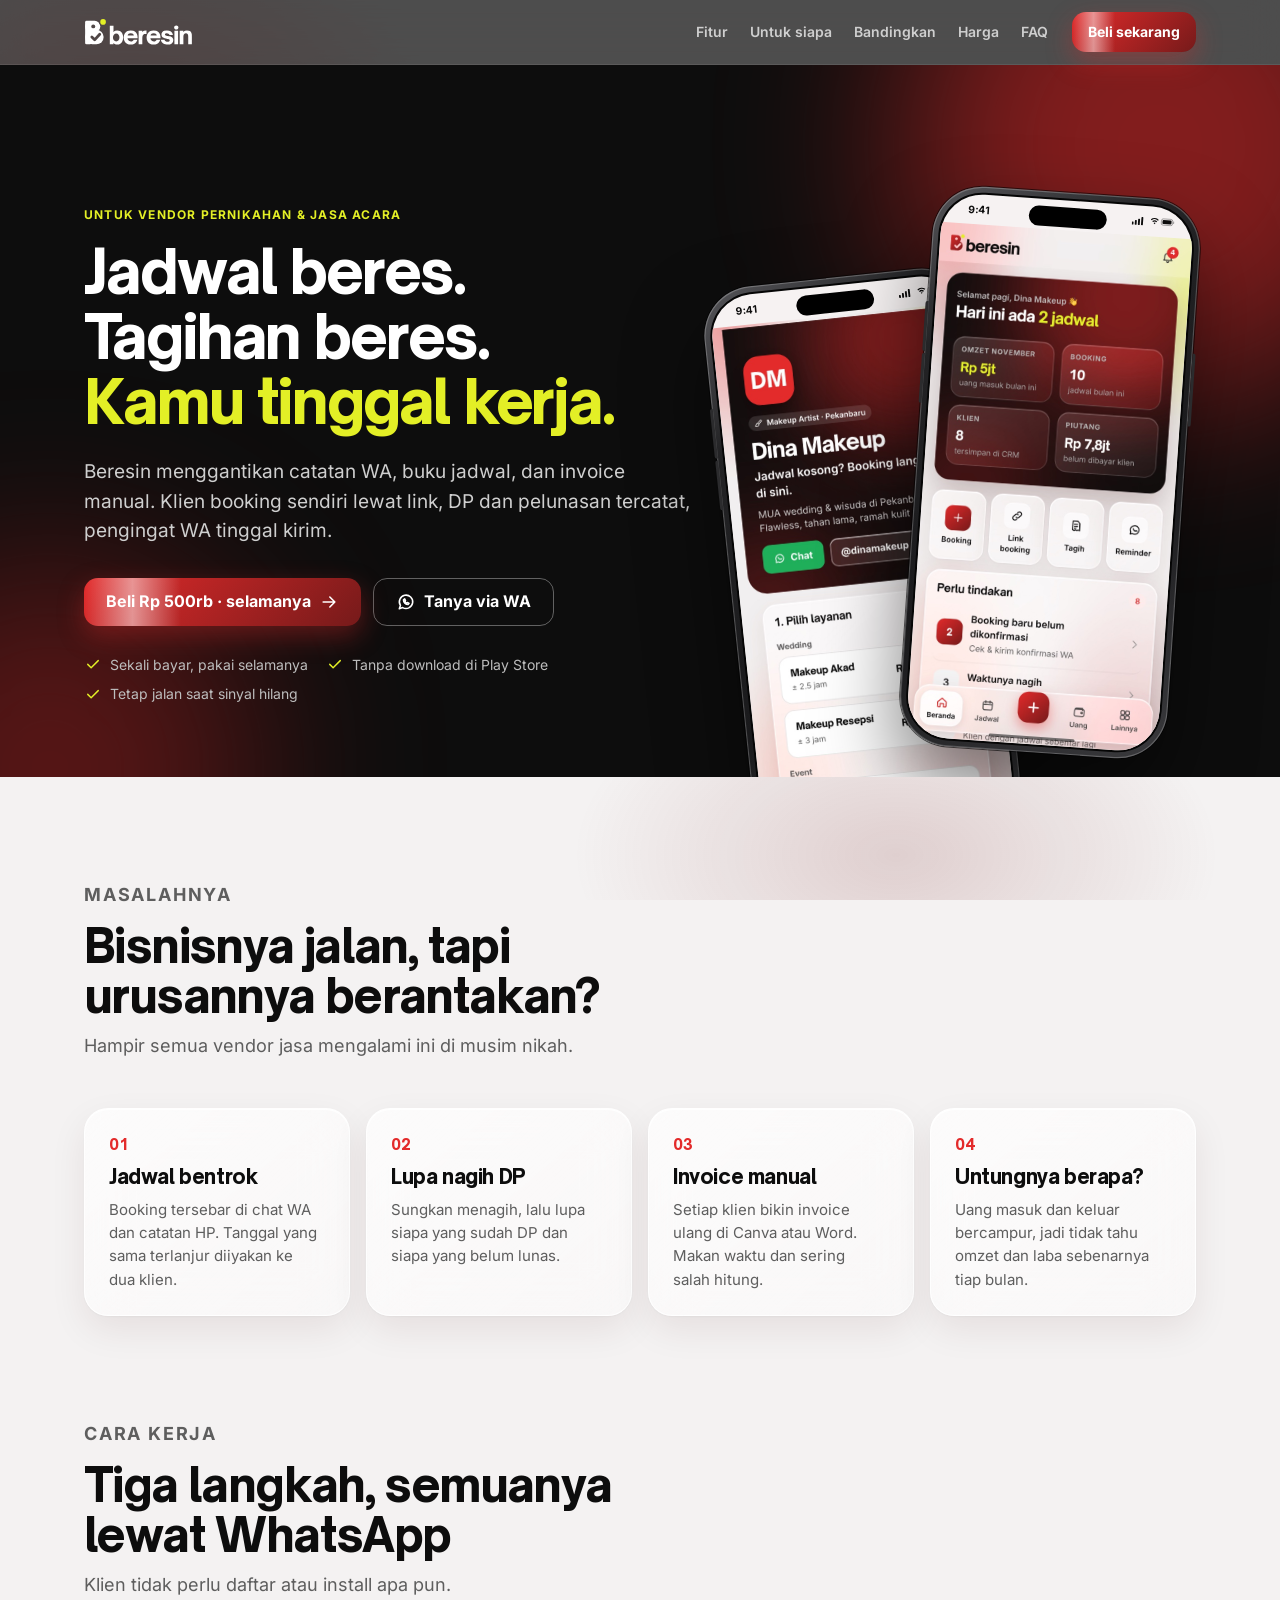
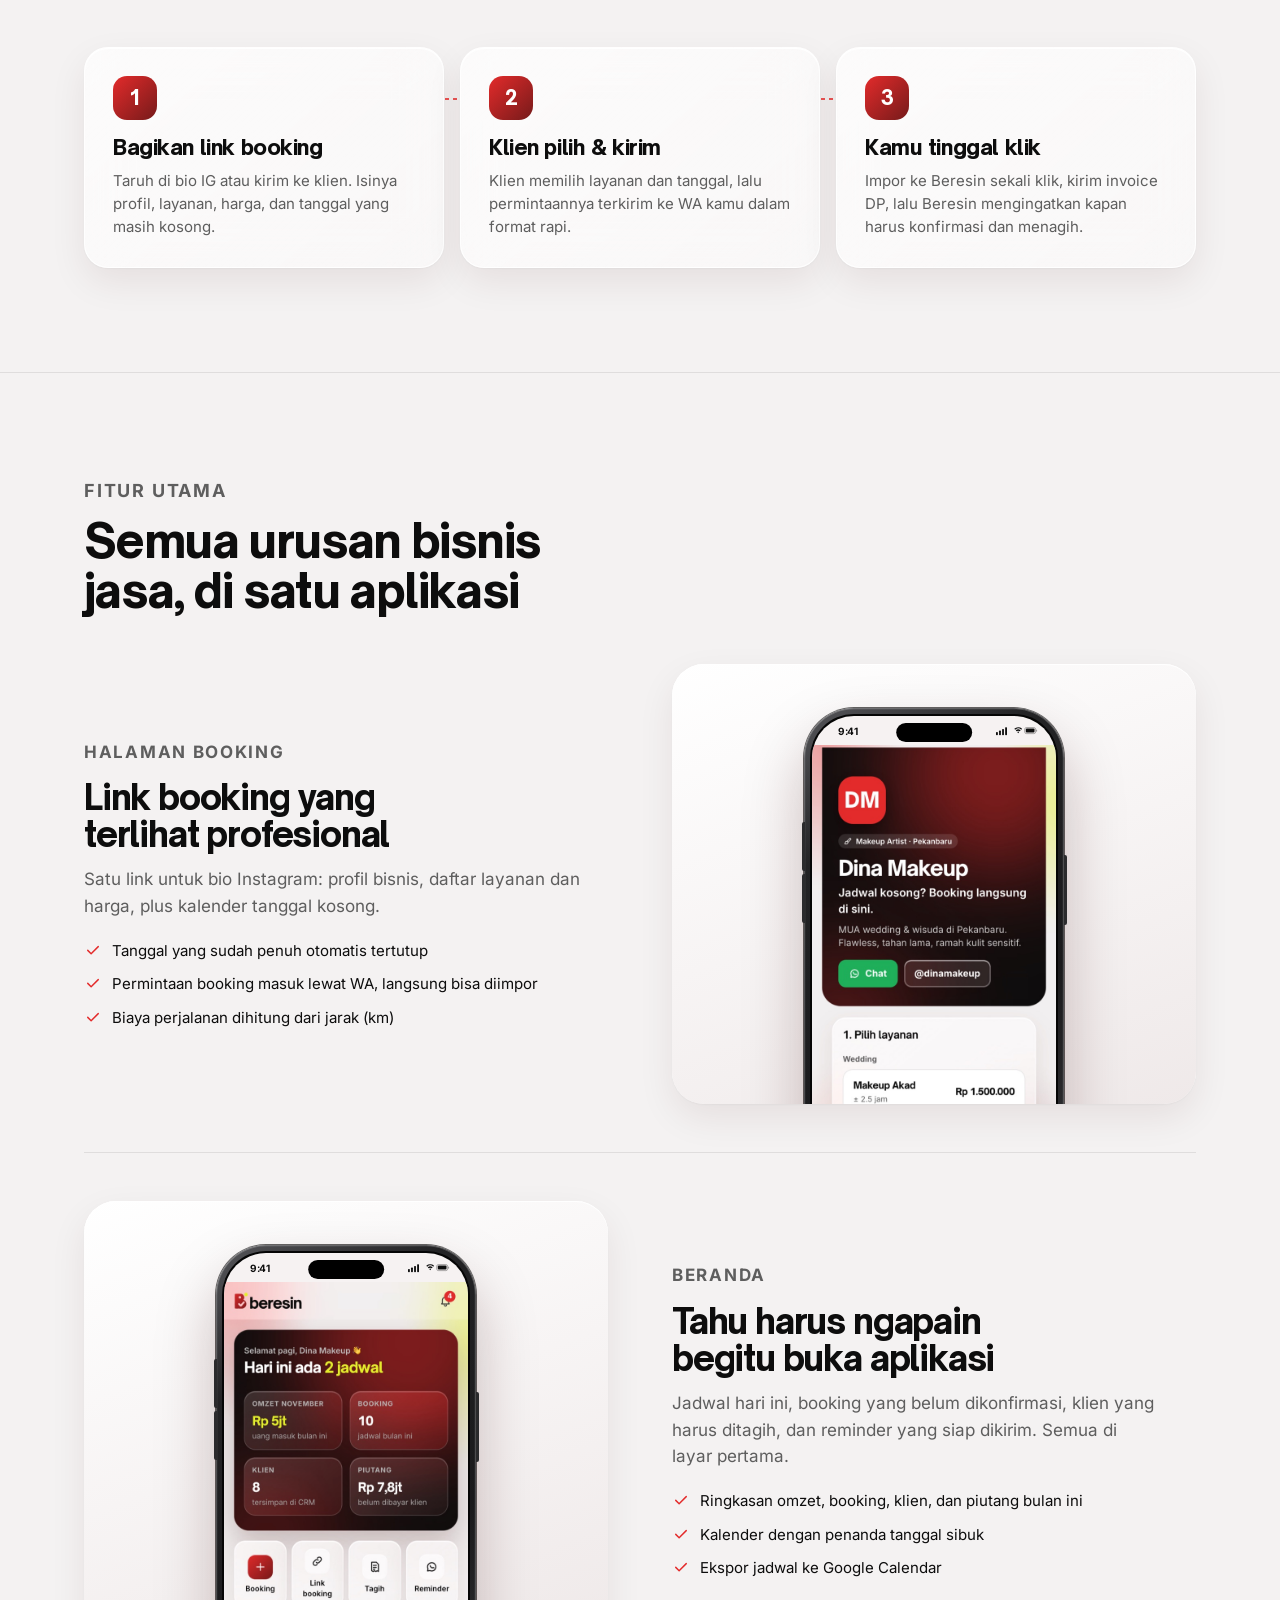
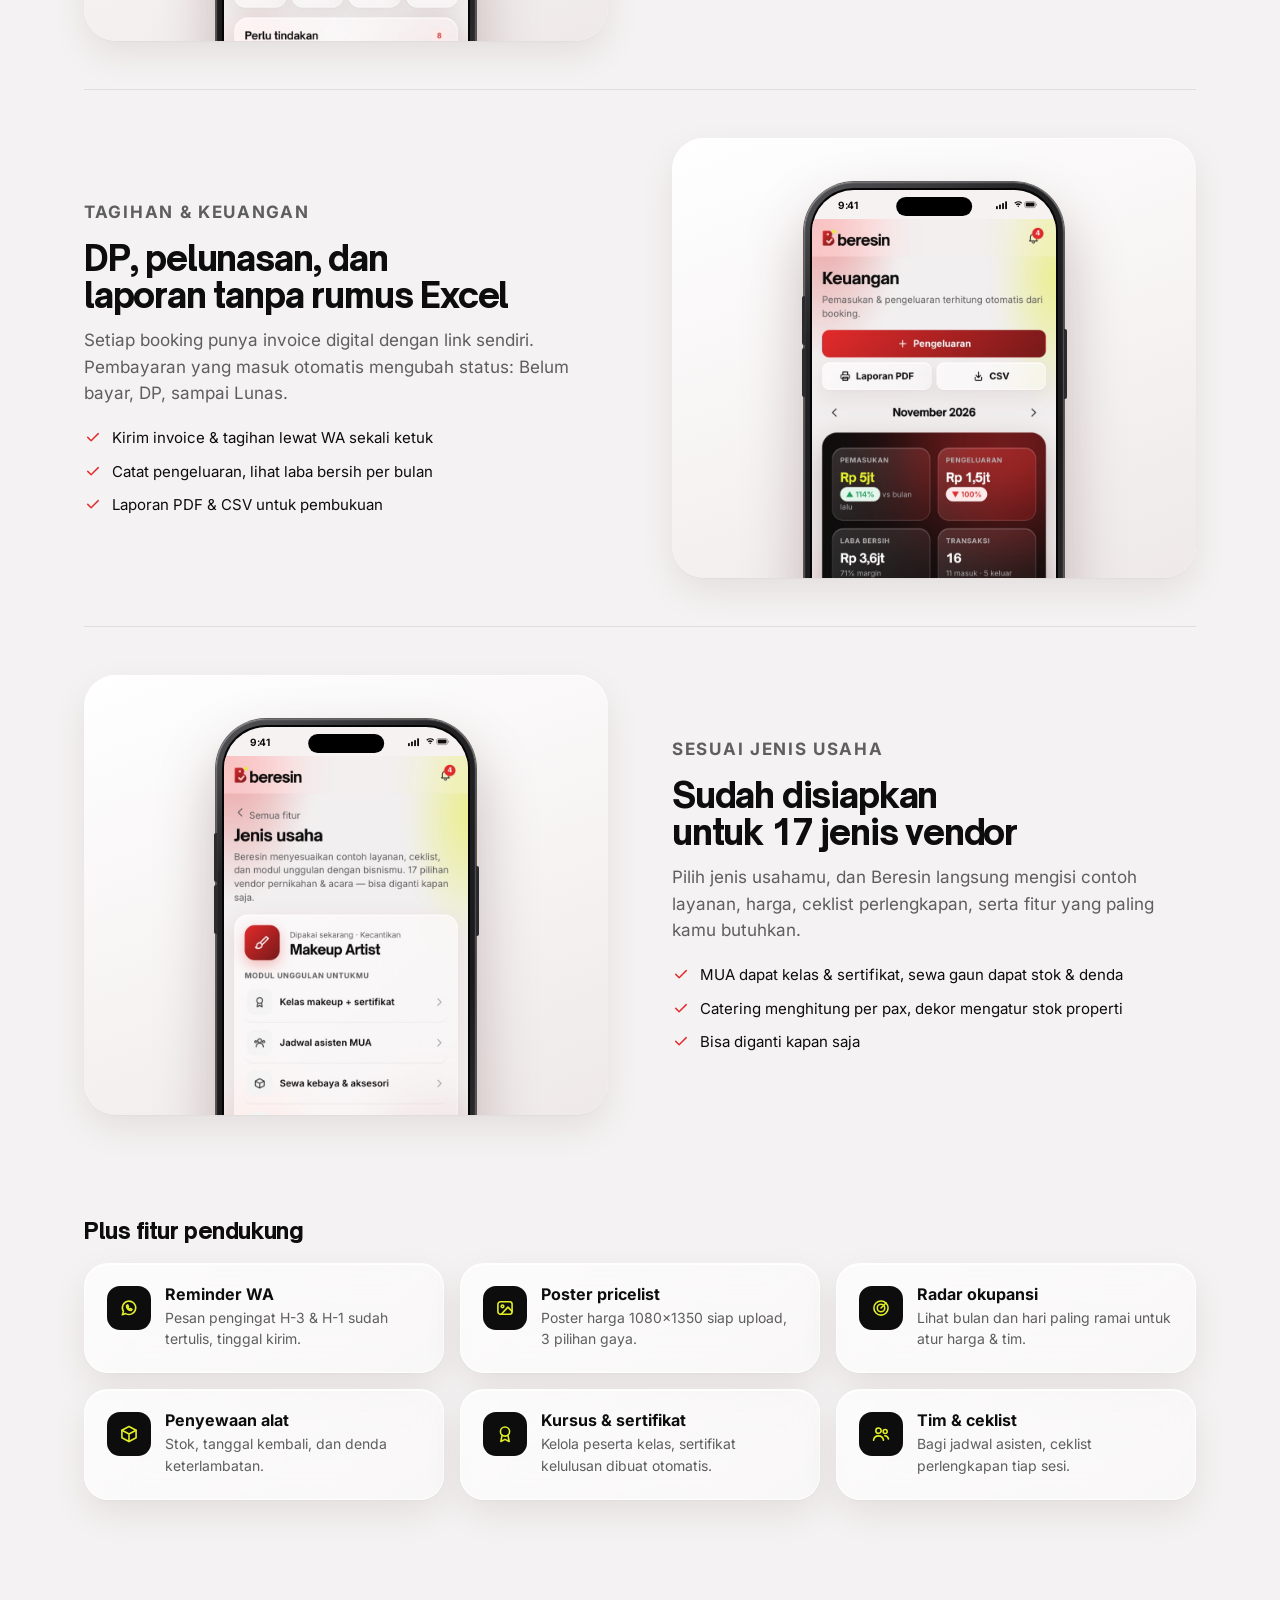
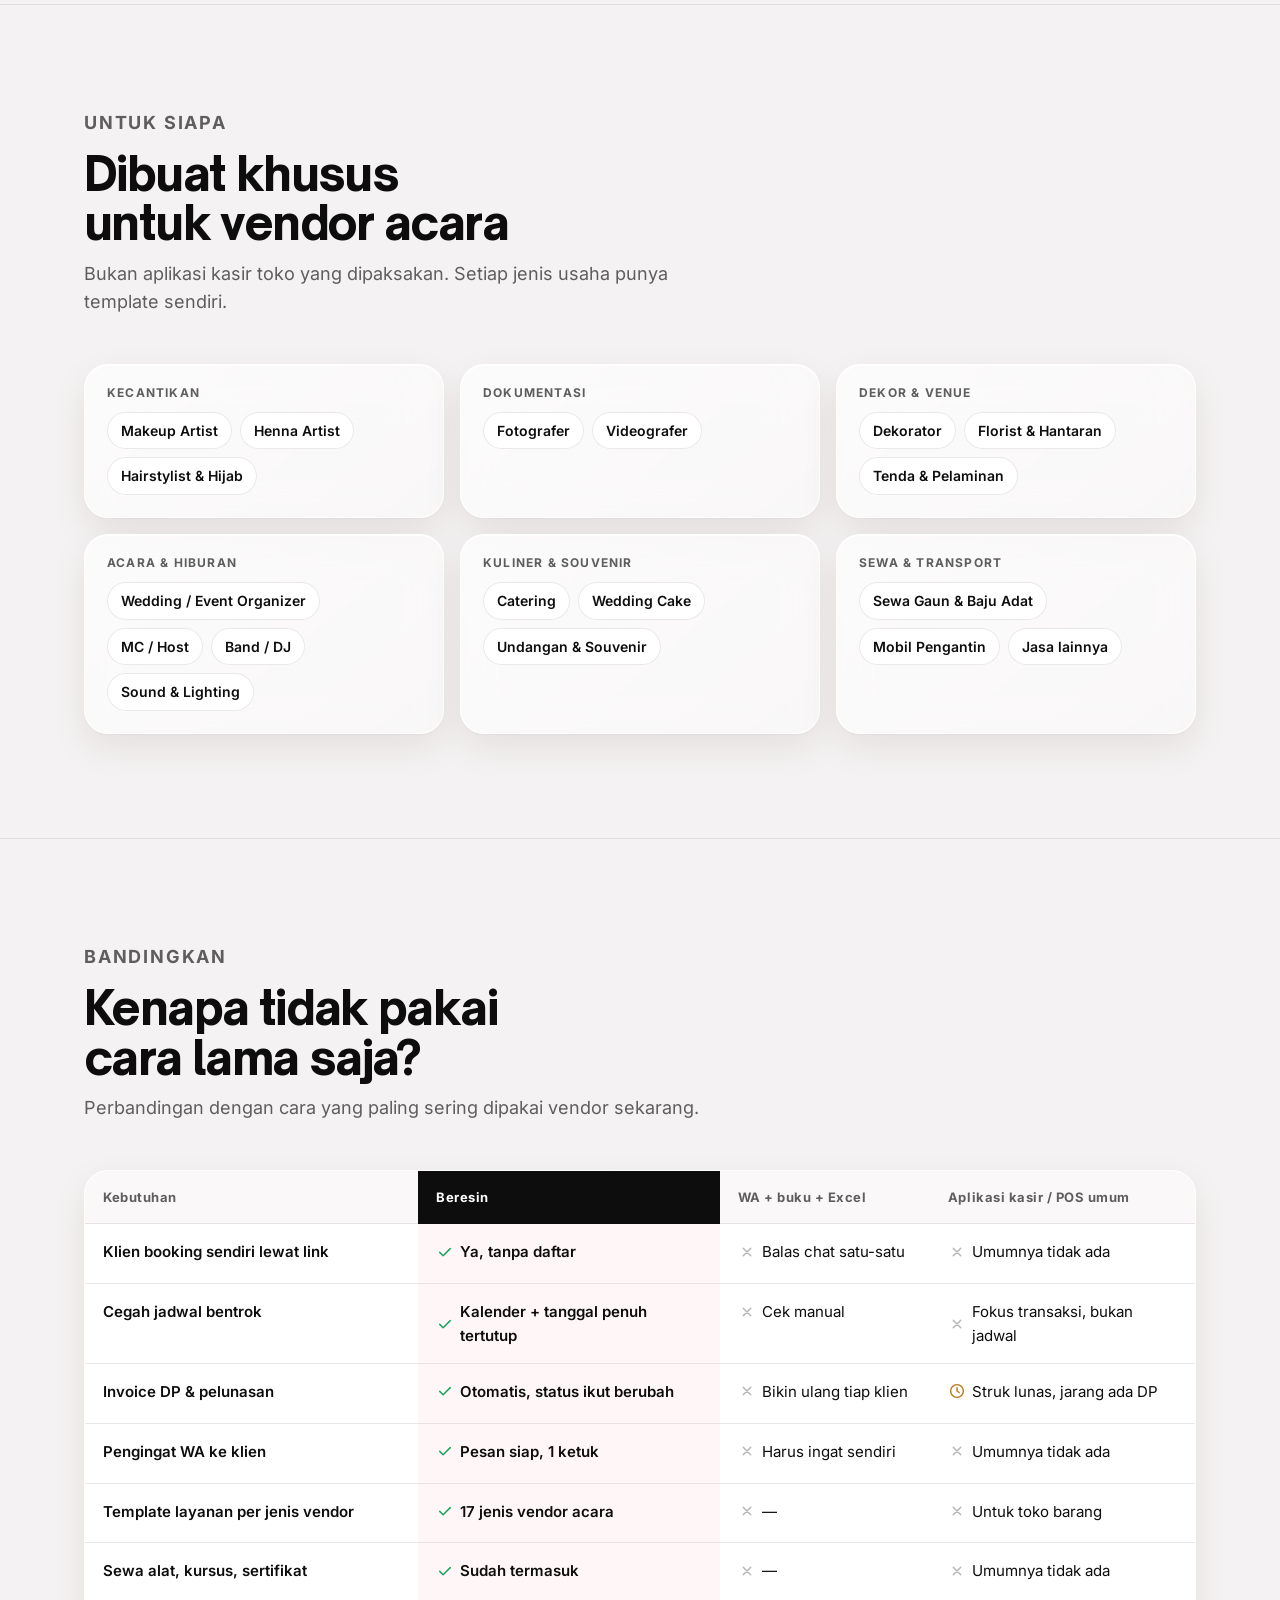
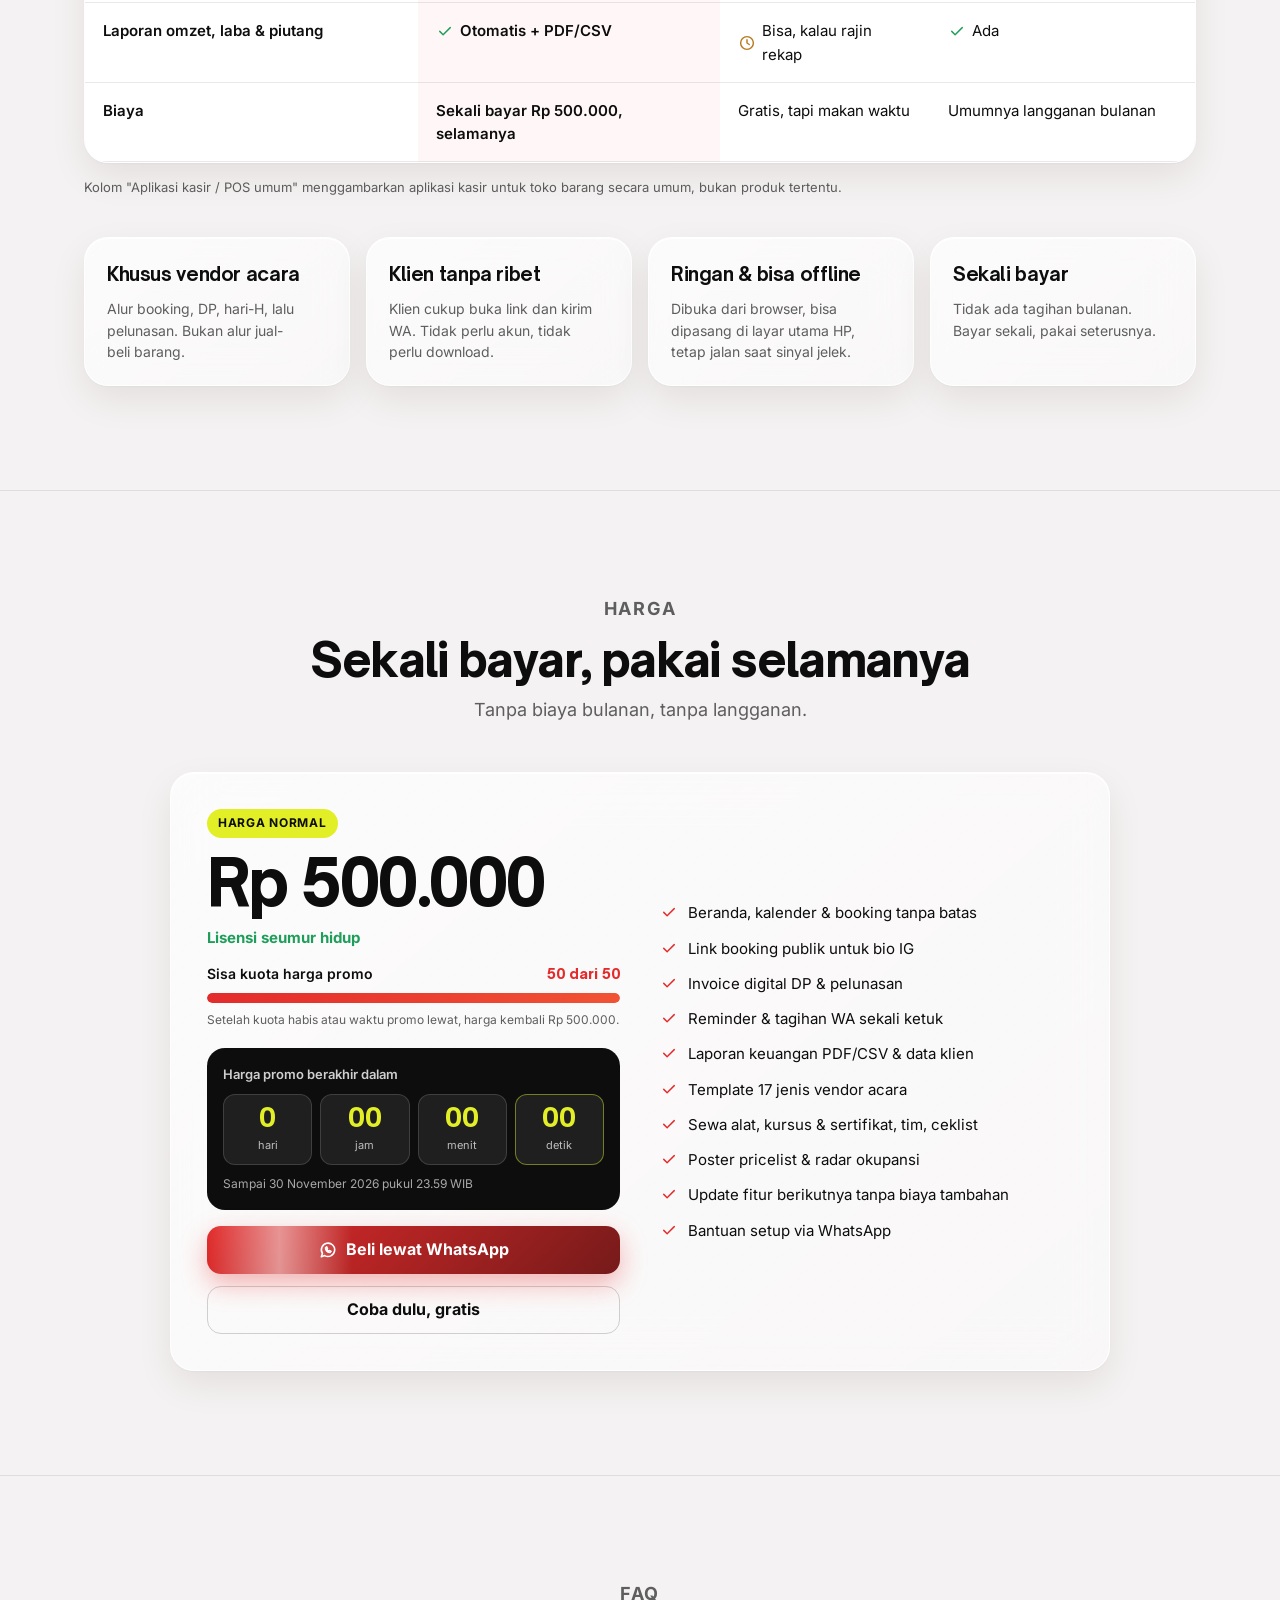
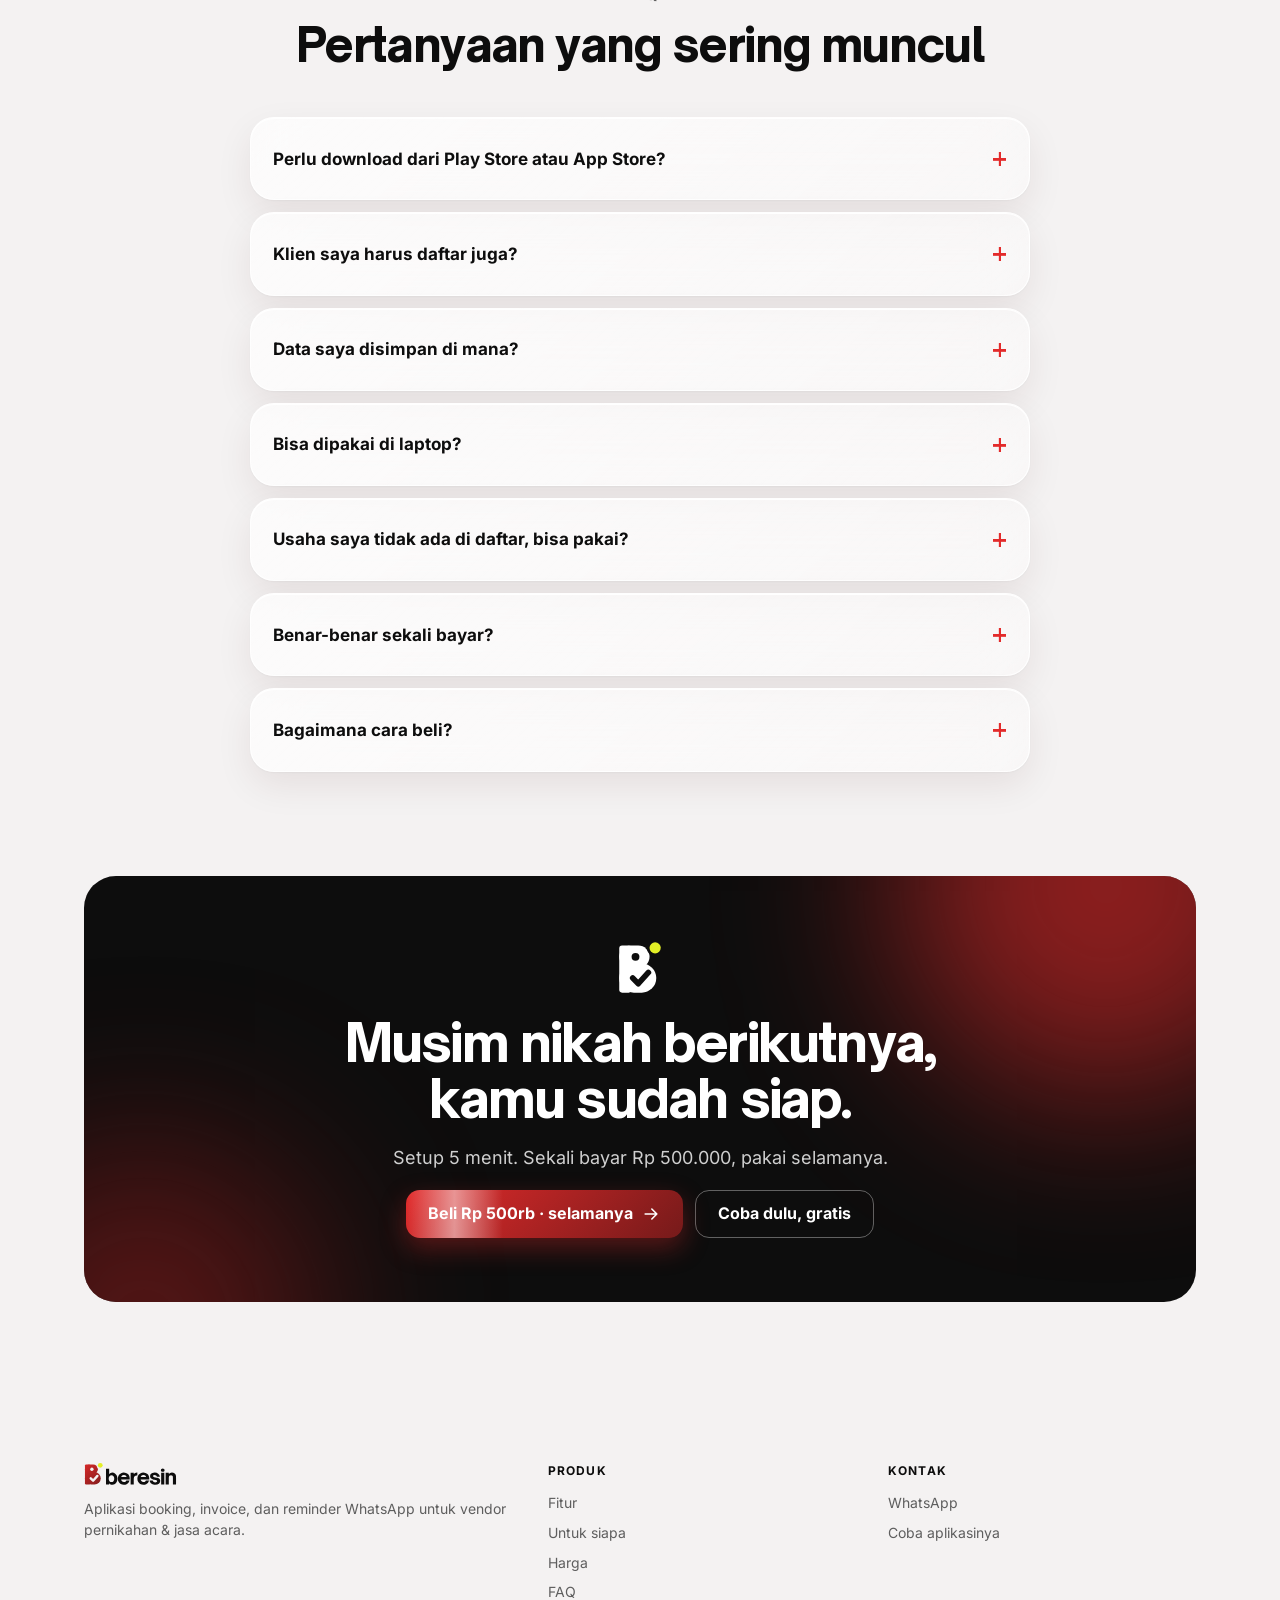
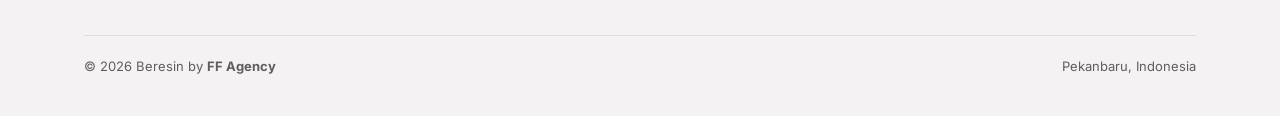
==== commit e89ebd9d: "Mockup iPhone rapi: status bar, Dynamic Island, tombol samping, screenshot baru (v22)" ====
--- a/landing/index.html
+++ b/landing/index.html
@@ -63,15 +63,22 @@
 .janji{display:flex;flex-wrap:wrap;gap:8px 18px;margin:28px 0 72px;font-size:14px;color:#bdbdbd}
 .janji span{display:inline-flex;gap:8px;align-items:center}
 .janji .ik{color:var(--neon);width:18px;height:18px}
-.hp-duo{position:relative;height:560px}
-.hp{position:absolute;width:270px;border-radius:40px;padding:10px;background:#1c1c1c;box-shadow:0 40px 80px rgba(0,0,0,.55),inset 0 0 0 1.5px rgba(255,255,255,.12)}
-.hp img{border-radius:31px;aspect-ratio:390/844;object-fit:cover;object-position:top;width:100%}
-.hp.a{right:170px;bottom:-60px;transform:rotate(-5deg)}
-.hp.b{right:0;bottom:-20px;transform:rotate(4deg)}
+.hp-duo{position:relative;height:640px}
+.hp{position:absolute;width:268px;border-radius:50px;padding:8px;background:linear-gradient(145deg,#56565a 0%,#232325 22%,#1a1a1c 60%,#3a3a3d 100%);box-shadow:0 40px 80px rgba(0,0,0,.5),0 0 0 1px rgba(0,0,0,.6),inset 0 0 0 1.2px rgba(255,255,255,.22)}
+.hp::before{content:'';position:absolute;left:-2.5px;top:21%;width:3px;height:9%;border-radius:2px 0 0 2px;background:#2b2b2d;box-shadow:0 52px 0 #2b2b2d}
+.hp::after{content:'';position:absolute;right:-2.5px;top:27%;width:3px;height:13%;border-radius:0 2px 2px 0;background:#2b2b2d}
+.scr{position:relative;container-type:inline-size;border-radius:42px;overflow:hidden;background:#F6F2F2;aspect-ratio:390/844;display:flex;flex-direction:column;box-shadow:0 0 0 2px #050505}
+.scr .status{flex:none;height:5.57%;display:flex;align-items:center;justify-content:space-between;padding:0 7.5% 0 10.5%;font:700 4.1cqw/1 -apple-system,'SF Pro Text','Inter',sans-serif;color:#0D0D0D;letter-spacing:-.01em}
+.scr .status svg{width:17cqw;height:4cqw;fill:#0D0D0D;color:#0D0D0D}
+.scr .island{position:absolute;top:1.25%;left:50%;width:31%;height:3.65%;transform:translateX(-50%);background:#000;border-radius:99px;z-index:2}
+.scr img{flex:1;min-height:0;width:100%;object-fit:cover;object-position:top;display:block}
+.scr .home{position:absolute;bottom:.9%;left:50%;width:34%;height:.6%;transform:translateX(-50%);background:rgba(13,13,13,.55);border-radius:99px;z-index:2}
+.hp.a{right:200px;bottom:-60px;transform:rotate(-6deg)}
+.hp.b{right:12px;bottom:24px;transform:rotate(4deg);z-index:1}
 @media (max-width:900px){
   .hero .wrap{grid-template-columns:1fr}
   .hp-duo{height:440px;margin:0 auto;width:100%;max-width:440px}
-  .hp{width:210px}.hp.a{right:auto;left:0}.hp.b{right:0}
+  .hp{width:210px;border-radius:40px;padding:6px}.scr{border-radius:34px}.hp.a{right:auto;left:16px;bottom:-80px}.hp.b{right:12px}
   .janji{margin-bottom:24px}
 }
 
@@ -118,7 +125,7 @@
 .fitur li{display:flex;gap:10px;font-size:15px}
 .fitur li .ik{color:var(--merah);margin-top:2px;width:18px;height:18px}
 .layar{display:flex;justify-content:center;align-items:flex-start;height:440px;overflow:hidden;padding:44px 32px 0;border-radius:32px;background:linear-gradient(160deg,#fff,#efe9e9);box-shadow:var(--kaca-bayang)}
-.layar .hp{position:relative;width:min(260px,100%);flex:none;box-shadow:0 30px 60px rgba(60,10,10,.25)}
+.layar .hp{position:relative;width:min(260px,100%);flex:none;box-shadow:0 30px 60px rgba(60,10,10,.25),0 0 0 1px rgba(0,0,0,.6),inset 0 0 0 1.2px rgba(255,255,255,.22)}
 .sub-judul{font-family:var(--judul);font-size:22px;letter-spacing:-.02em;margin:56px 0 20px}
 @media (max-width:820px){.fitur{grid-template-columns:1fr;gap:28px}.fitur.balik .teks{order:0}.layar{height:380px}}
 
@@ -215,7 +222,7 @@
 
 /* ===== animasi ===== */
 @keyframes naik{from{opacity:0;transform:translateY(28px)}to{opacity:1;transform:none}}
-@keyframes melayang-a{0%,100%{transform:rotate(-5deg) translateY(0)}50%{transform:rotate(-7deg) translateY(-16px)}}
+@keyframes melayang-a{0%,100%{transform:rotate(-6deg) translateY(0)}50%{transform:rotate(-7deg) translateY(-16px)}}
 @keyframes melayang-b{0%,100%{transform:rotate(4deg) translateY(0)}50%{transform:rotate(6deg) translateY(-22px)}}
 @keyframes melayang{0%,100%{transform:translateY(0)}50%{transform:translateY(-12px)}}
 @keyframes geser-gumpal{0%,100%{transform:translate(0,0) scale(1)}50%{transform:translate(-50px,40px) scale(1.15)}}
@@ -318,6 +325,7 @@
   <symbol id="list" viewBox="0 0 24 24"><path d="M9 6h11M9 12h11M9 18h11M4 6l1 1 1.8-2M4 12l1 1 1.8-2M4 18l1 1 1.8-2"/></symbol>
   <symbol id="radar" viewBox="0 0 24 24"><circle cx="12" cy="12" r="8.5"/><circle cx="12" cy="12" r="4.5"/><path d="M12 12l6-6"/></symbol>
   <symbol id="off" viewBox="0 0 24 24"><path d="M5 12.5a10 10 0 0 1 14 0M8.5 16a5 5 0 0 1 7 0"/><circle cx="12" cy="19.5" r=".8"/></symbol>
+  <symbol id="stat" viewBox="0 0 68 16"><rect x="0" y="10" width="3" height="5" rx="1"/><rect x="5" y="7.5" width="3" height="7.5" rx="1"/><rect x="10" y="5" width="3" height="10" rx="1"/><rect x="15" y="2" width="3" height="13" rx="1"/><path d="M30 4.6a9.6 9.6 0 0 1 12.8 0l-1.4 1.5a7.5 7.5 0 0 0-10 0zM32.4 7.3a6 6 0 0 1 8 0l-1.4 1.5a4 4 0 0 0-5.2 0zM34.8 10a2.3 2.3 0 0 1 3.2 0L36.4 12z"/><rect x="47" y="2.5" width="18" height="10" rx="3" fill="none" stroke="currentColor" stroke-width="1.2" opacity=".45"/><rect x="48.8" y="4.3" width="14.4" height="6.4" rx="1.6"/><rect x="66" y="5.6" width="1.6" height="3.8" rx=".8" opacity=".45"/></symbol>
   <symbol id="arrow" viewBox="0 0 24 24"><path d="M5 12h14M13 6l6 6-6 6"/></symbol>
 </svg>
 
@@ -358,8 +366,8 @@
       </div>
     </div>
     <div class="hp-duo" aria-hidden="true">
-      <div class="hp a"><img src="img/p.jpg" alt=""></div>
-      <div class="hp b"><img src="img/beranda.jpg" alt=""></div>
+      <div class="hp a"><div class="scr"><div class="status"><span>9:41</span><svg><use href="#stat"/></svg></div><i class="island"></i><img src="img/p.jpg" alt=""><i class="home"></i></div></div>
+      <div class="hp b"><div class="scr"><div class="status"><span>9:41</span><svg><use href="#stat"/></svg></div><i class="island"></i><img src="img/beranda.jpg" alt=""><i class="home"></i></div></div>
     </div>
   </div>
 </div>
@@ -394,25 +402,25 @@
     <div class="fitur">
       <div class="teks"><p class="ov">Halaman booking</p><h3>Link booking yang terlihat profesional</h3><p>Satu link untuk bio Instagram: profil bisnis, daftar layanan dan harga, plus kalender tanggal kosong.</p>
         <ul><li><svg class="ik"><use href="#cek"/></svg>Tanggal yang sudah penuh otomatis tertutup</li><li><svg class="ik"><use href="#cek"/></svg>Permintaan booking masuk lewat WA, langsung bisa diimpor</li><li><svg class="ik"><use href="#cek"/></svg>Biaya perjalanan dihitung dari jarak (km)</li></ul></div>
-      <div class="layar"><div class="hp"><img src="img/p.jpg" alt="Contoh halaman booking publik Beresin di HP" loading="lazy"></div></div>
+      <div class="layar"><div class="hp"><div class="scr"><div class="status"><span>9:41</span><svg><use href="#stat"/></svg></div><i class="island"></i><img src="img/p.jpg" alt="Contoh halaman booking publik Beresin di HP" loading="lazy"><i class="home"></i></div></div></div>
     </div>
 
     <div class="fitur balik">
       <div class="teks"><p class="ov">Beranda</p><h3>Tahu harus ngapain begitu buka aplikasi</h3><p>Jadwal hari ini, booking yang belum dikonfirmasi, klien yang harus ditagih, dan reminder yang siap dikirim. Semua di layar pertama.</p>
         <ul><li><svg class="ik"><use href="#cek"/></svg>Ringkasan omzet, booking, klien, dan piutang bulan ini</li><li><svg class="ik"><use href="#cek"/></svg>Kalender dengan penanda tanggal sibuk</li><li><svg class="ik"><use href="#cek"/></svg>Ekspor jadwal ke Google Calendar</li></ul></div>
-      <div class="layar"><div class="hp"><img src="img/beranda.jpg" alt="Beranda Beresin dengan jadwal hari ini dan daftar perlu tindakan" loading="lazy"></div></div>
+      <div class="layar"><div class="hp"><div class="scr"><div class="status"><span>9:41</span><svg><use href="#stat"/></svg></div><i class="island"></i><img src="img/beranda.jpg" alt="Beranda Beresin dengan jadwal hari ini dan daftar perlu tindakan" loading="lazy"><i class="home"></i></div></div></div>
     </div>
 
     <div class="fitur">
       <div class="teks"><p class="ov">Tagihan &amp; keuangan</p><h3>DP, pelunasan, dan laporan tanpa rumus Excel</h3><p>Setiap booking punya invoice digital dengan link sendiri. Pembayaran yang masuk otomatis mengubah status: Belum bayar, DP, sampai Lunas.</p>
         <ul><li><svg class="ik"><use href="#cek"/></svg>Kirim invoice &amp; tagihan lewat WA sekali ketuk</li><li><svg class="ik"><use href="#cek"/></svg>Catat pengeluaran, lihat laba bersih per bulan</li><li><svg class="ik"><use href="#cek"/></svg>Laporan PDF &amp; CSV untuk pembukuan</li></ul></div>
-      <div class="layar"><div class="hp"><img src="img/keuangan.jpg" alt="Halaman keuangan Beresin dengan pemasukan, pengeluaran, dan laba" loading="lazy"></div></div>
+      <div class="layar"><div class="hp"><div class="scr"><div class="status"><span>9:41</span><svg><use href="#stat"/></svg></div><i class="island"></i><img src="img/keuangan.jpg" alt="Halaman keuangan Beresin dengan pemasukan, pengeluaran, dan laba" loading="lazy"><i class="home"></i></div></div></div>
     </div>
 
     <div class="fitur balik">
       <div class="teks"><p class="ov">Sesuai jenis usaha</p><h3>Sudah disiapkan untuk 17 jenis vendor</h3><p>Pilih jenis usahamu, dan Beresin langsung mengisi contoh layanan, harga, ceklist perlengkapan, serta fitur yang paling kamu butuhkan.</p>
         <ul><li><svg class="ik"><use href="#cek"/></svg>MUA dapat kelas &amp; sertifikat, sewa gaun dapat stok &amp; denda</li><li><svg class="ik"><use href="#cek"/></svg>Catering menghitung per pax, dekor mengatur stok properti</li><li><svg class="ik"><use href="#cek"/></svg>Bisa diganti kapan saja</li></ul></div>
-      <div class="layar"><div class="hp"><img src="img/profesi.jpg" alt="Halaman pilih jenis usaha di Beresin" loading="lazy"></div></div>
+      <div class="layar"><div class="hp"><div class="scr"><div class="status"><span>9:41</span><svg><use href="#stat"/></svg></div><i class="island"></i><img src="img/profesi.jpg" alt="Halaman pilih jenis usaha di Beresin" loading="lazy"><i class="home"></i></div></div></div>
     </div>
 
     <h3 class="sub-judul">Plus fitur pendukung</h3>
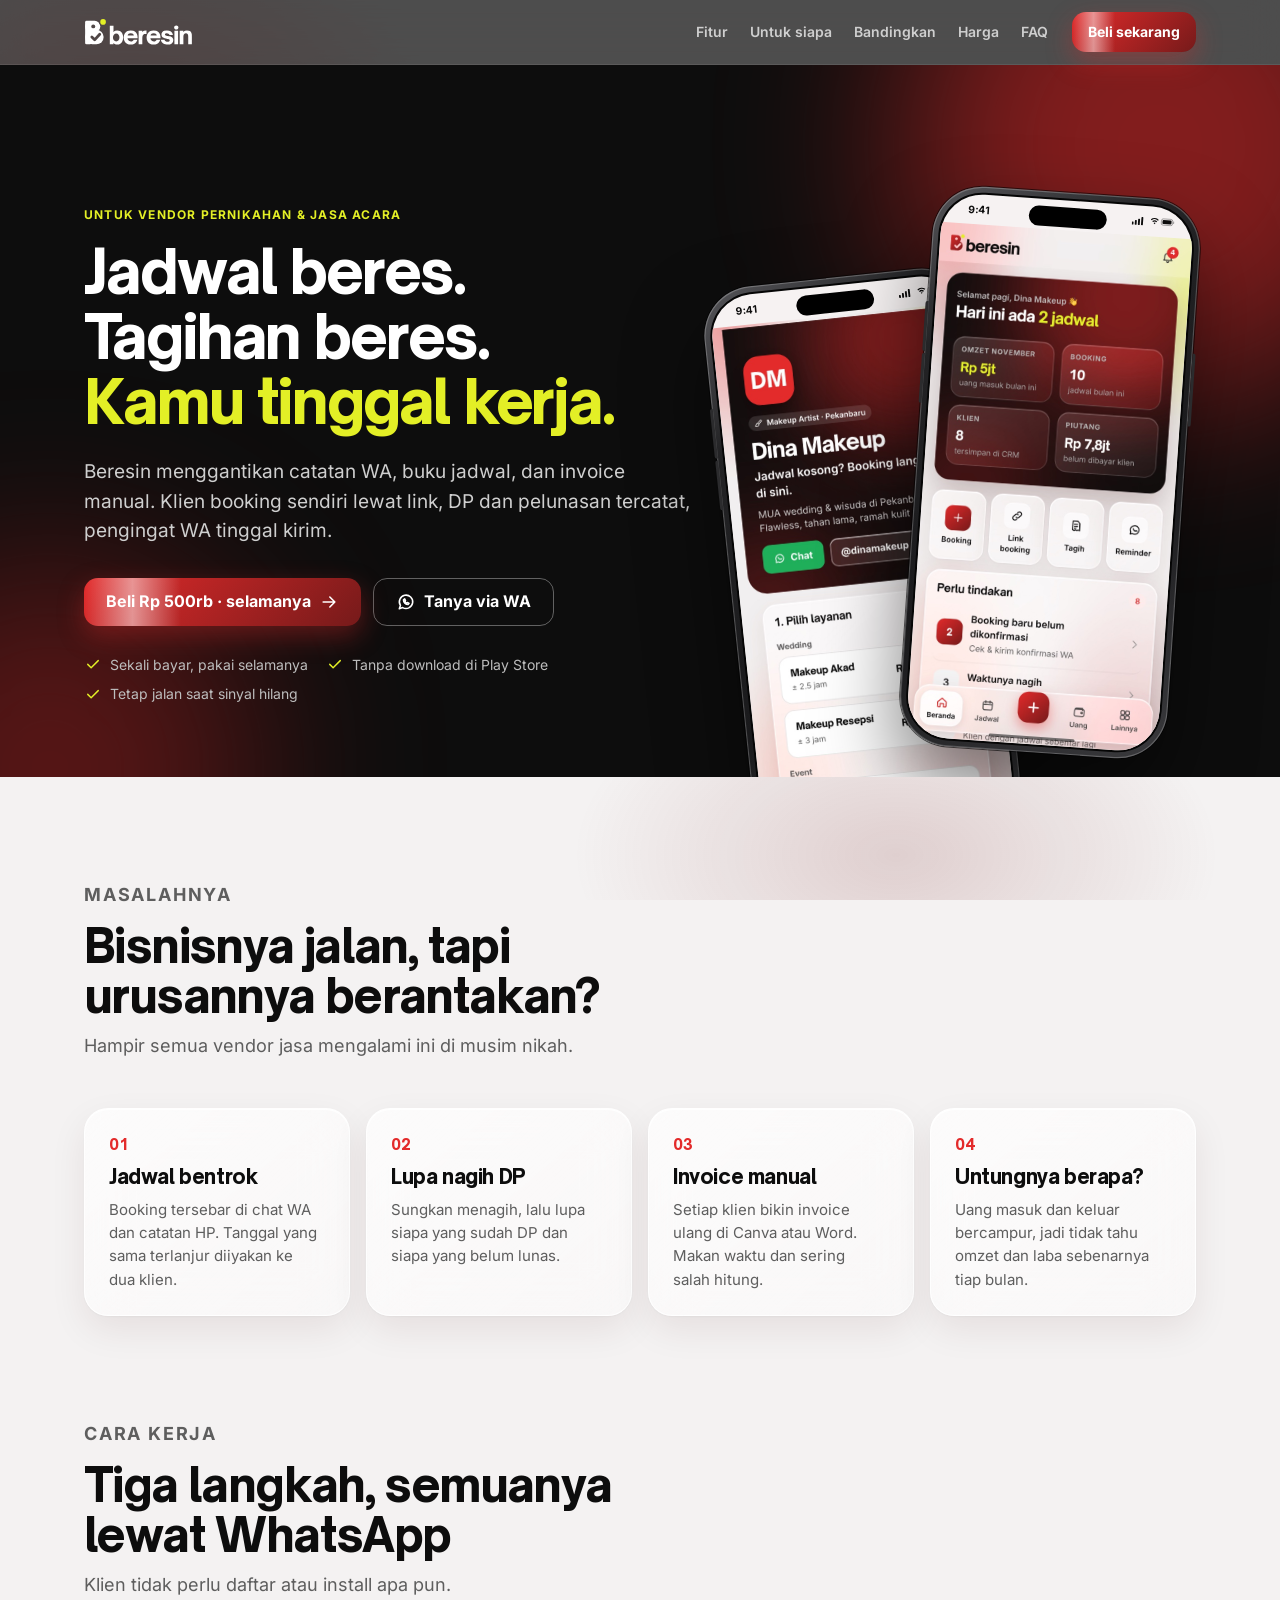
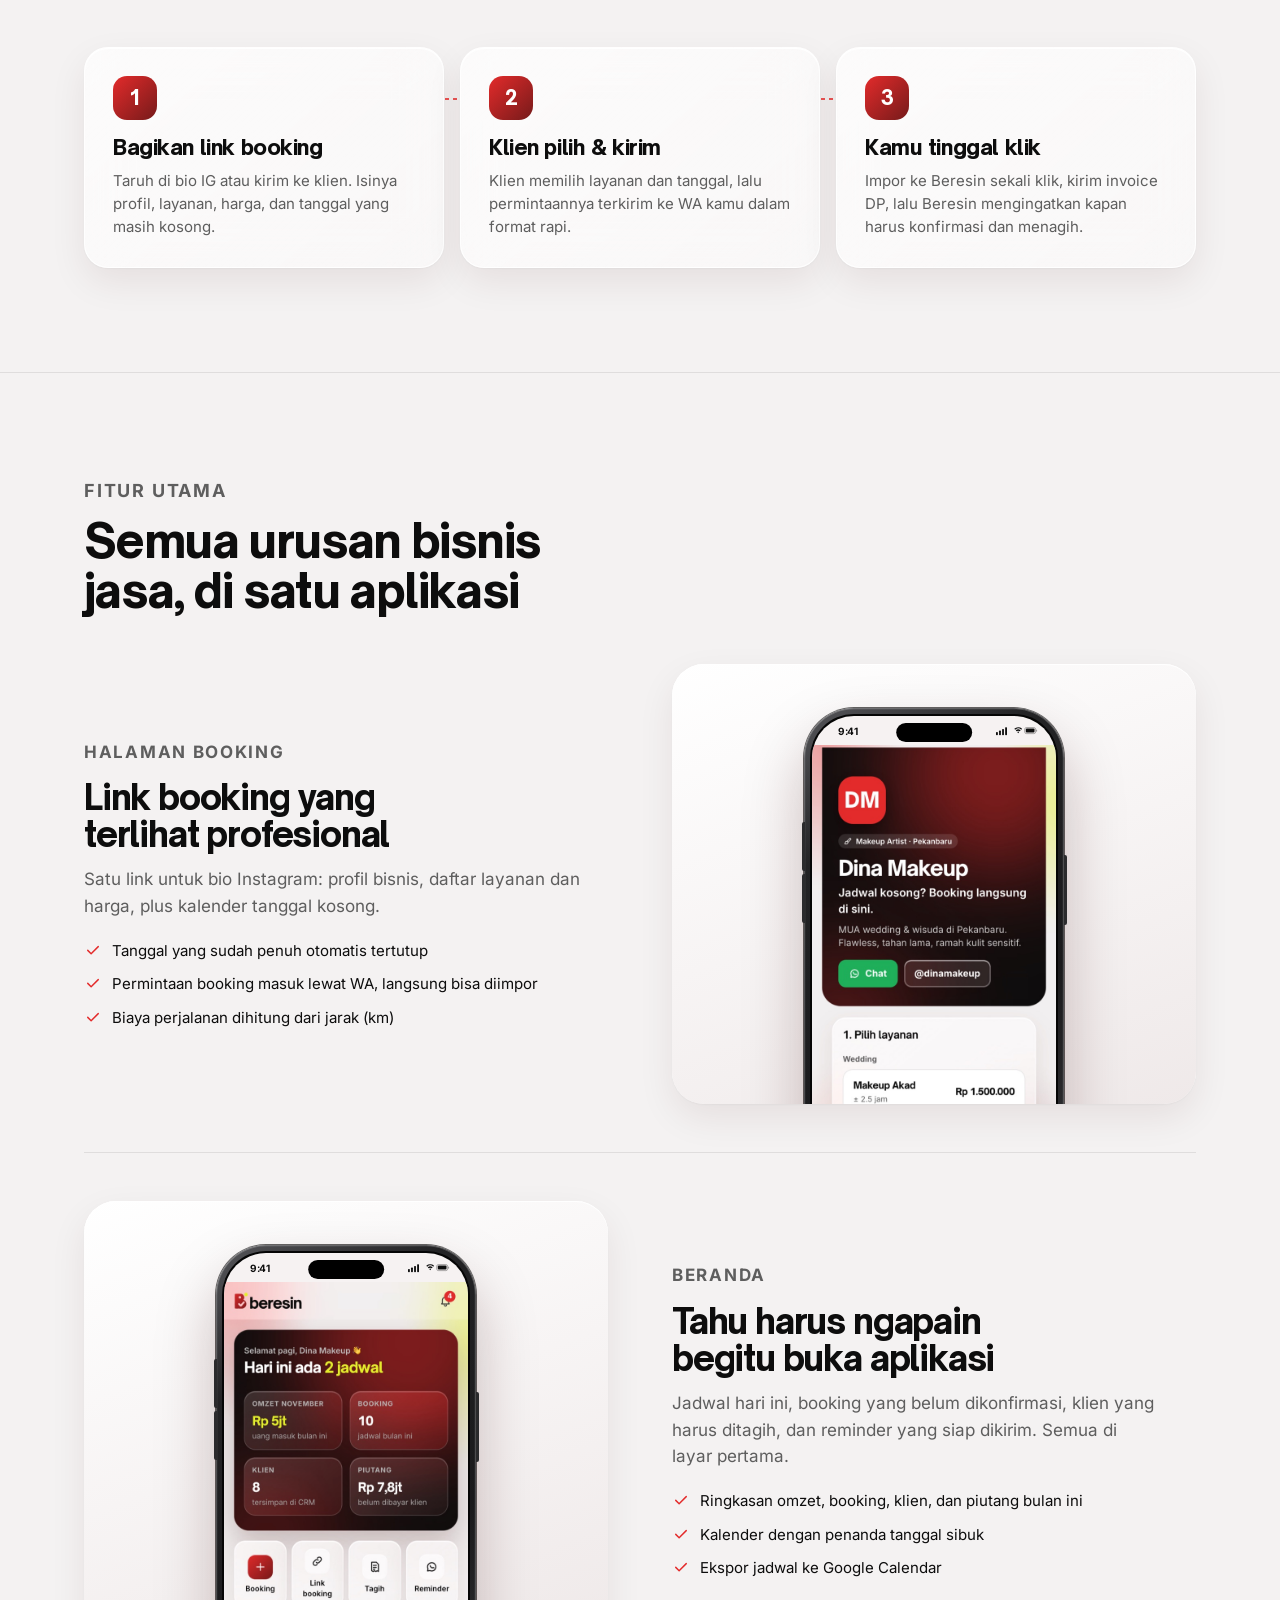
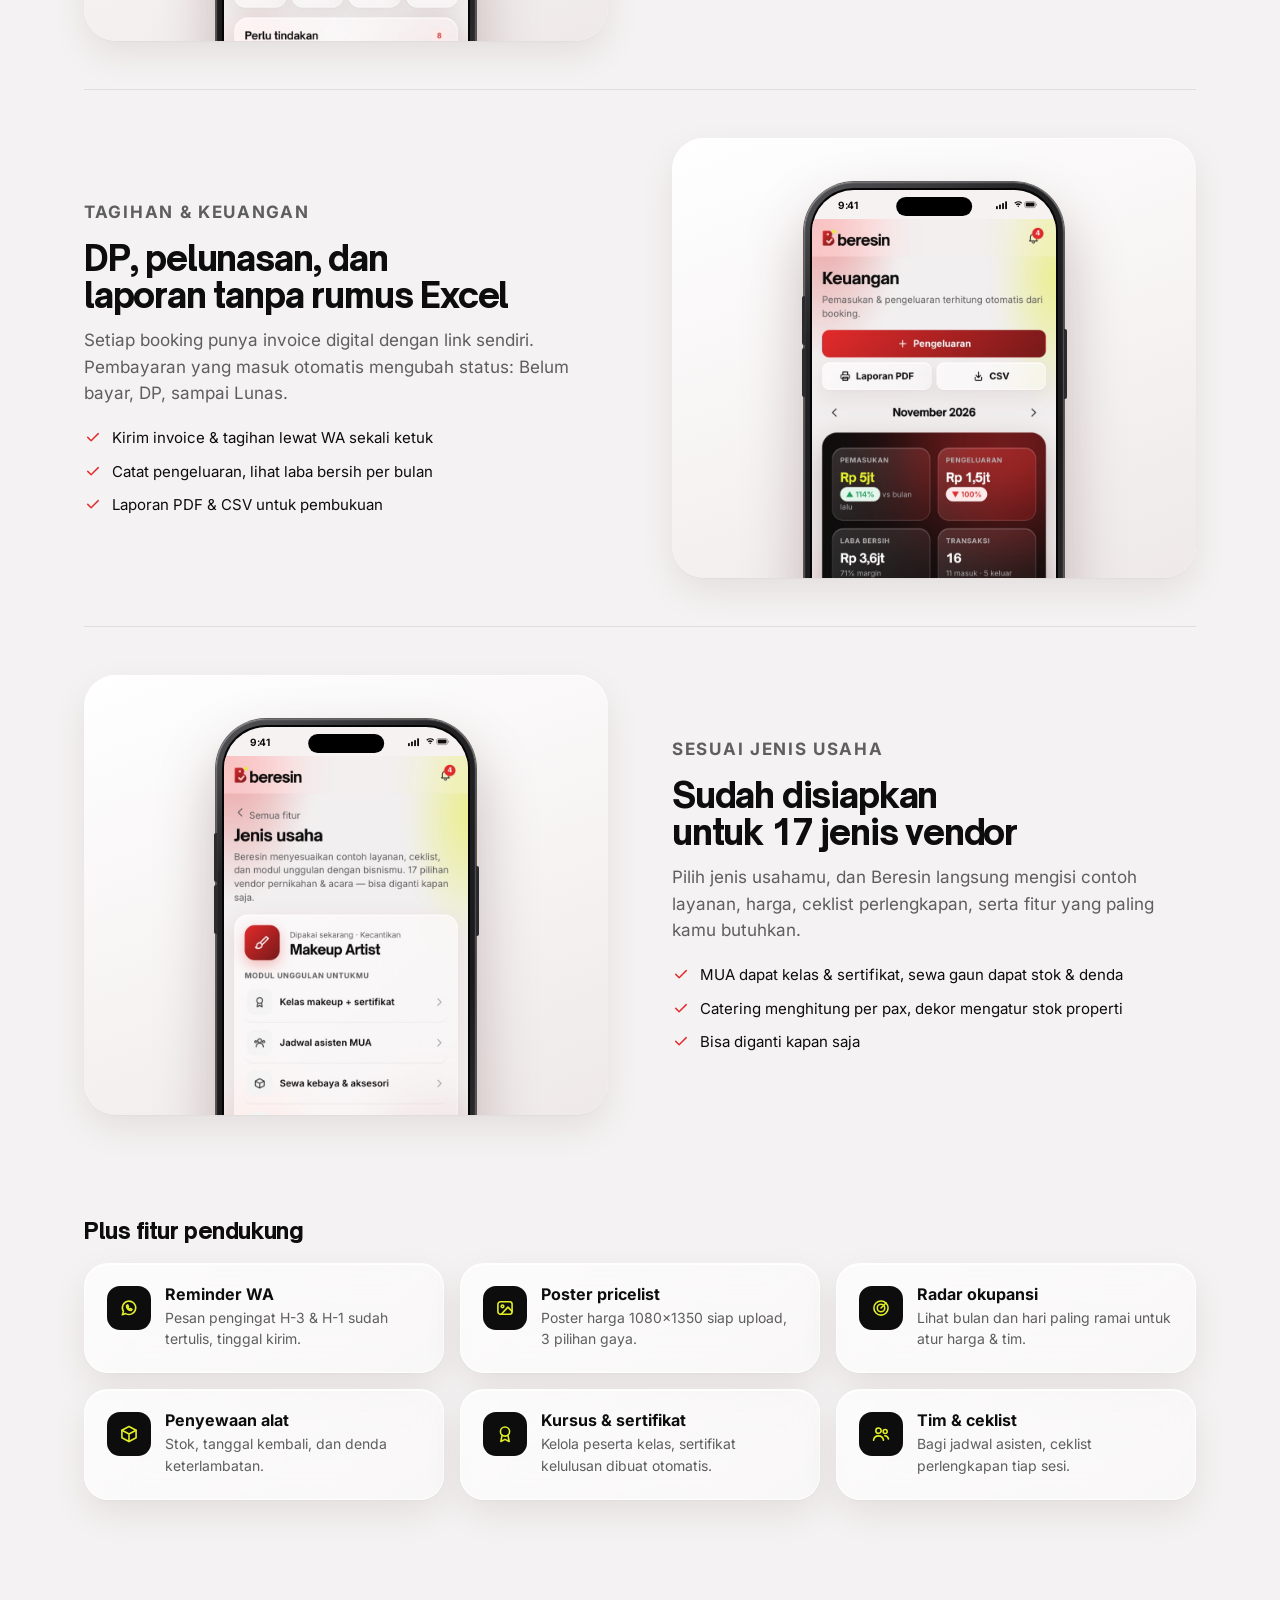
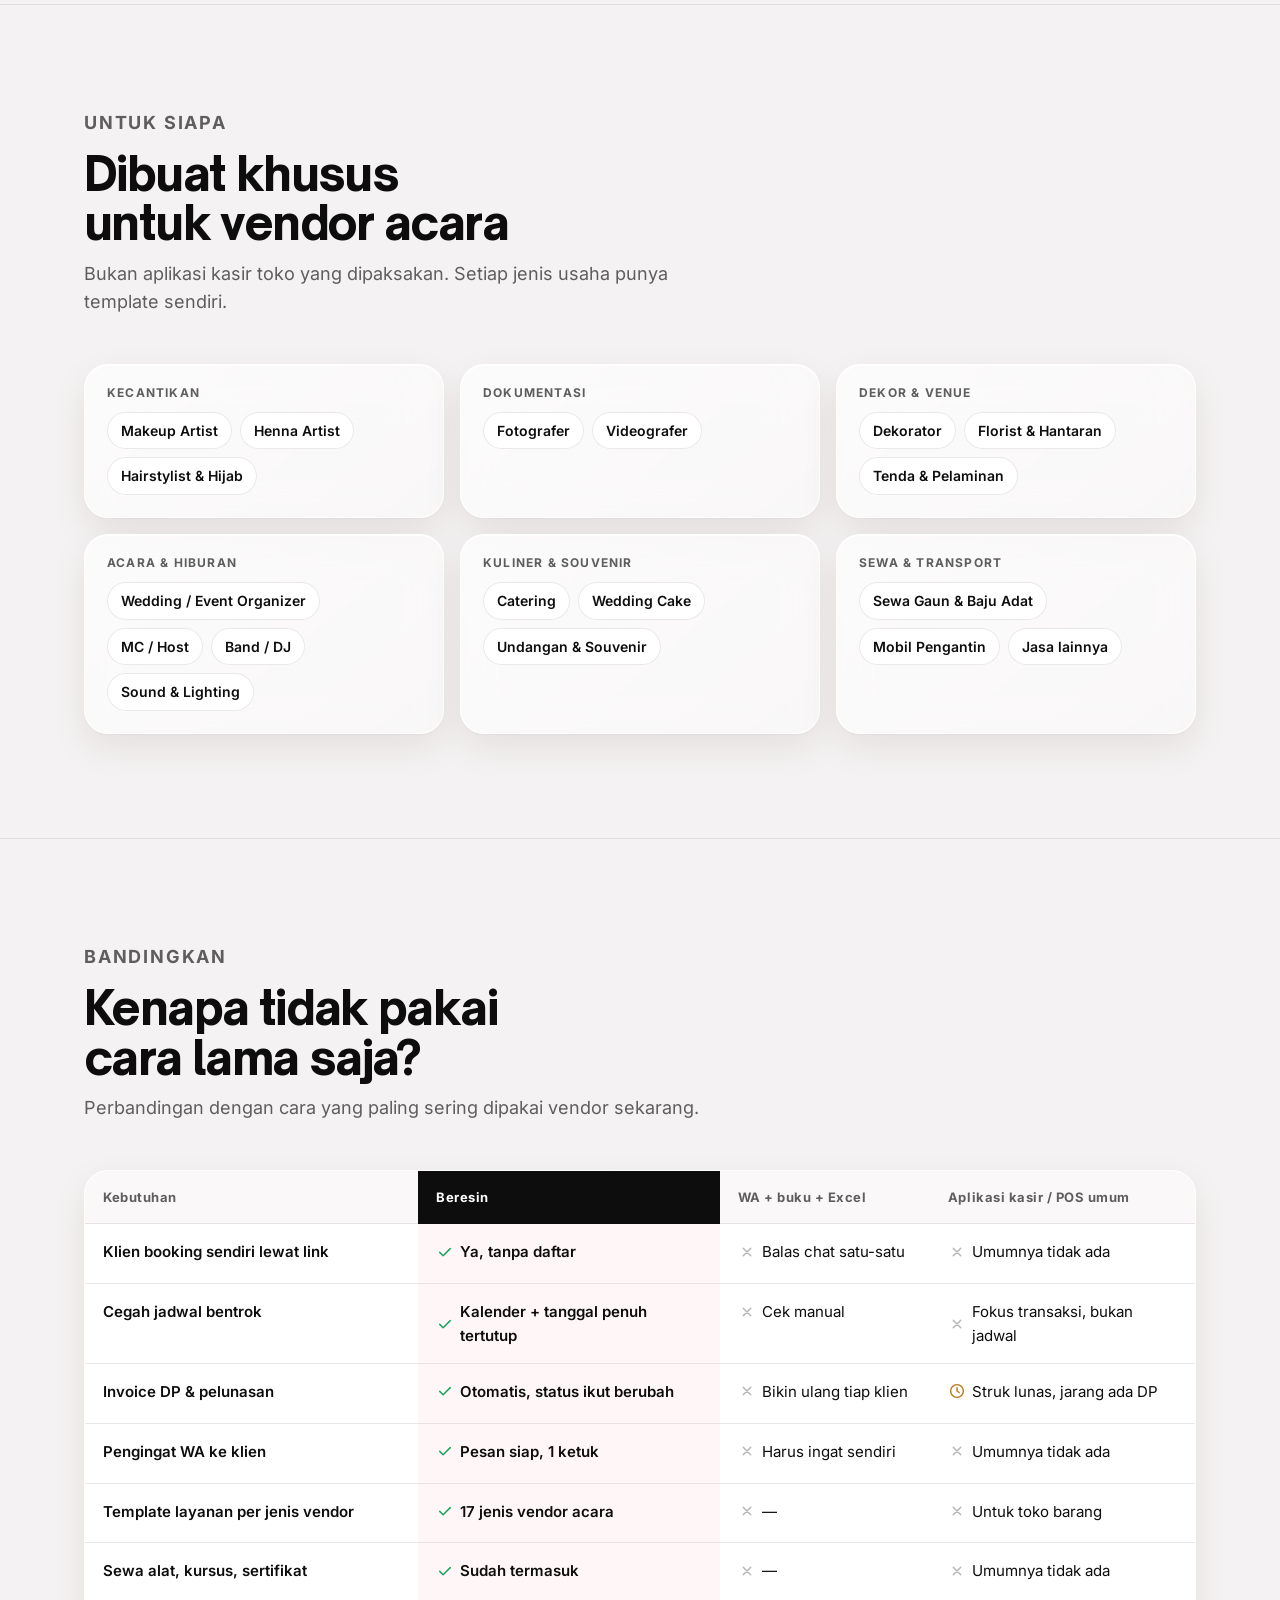
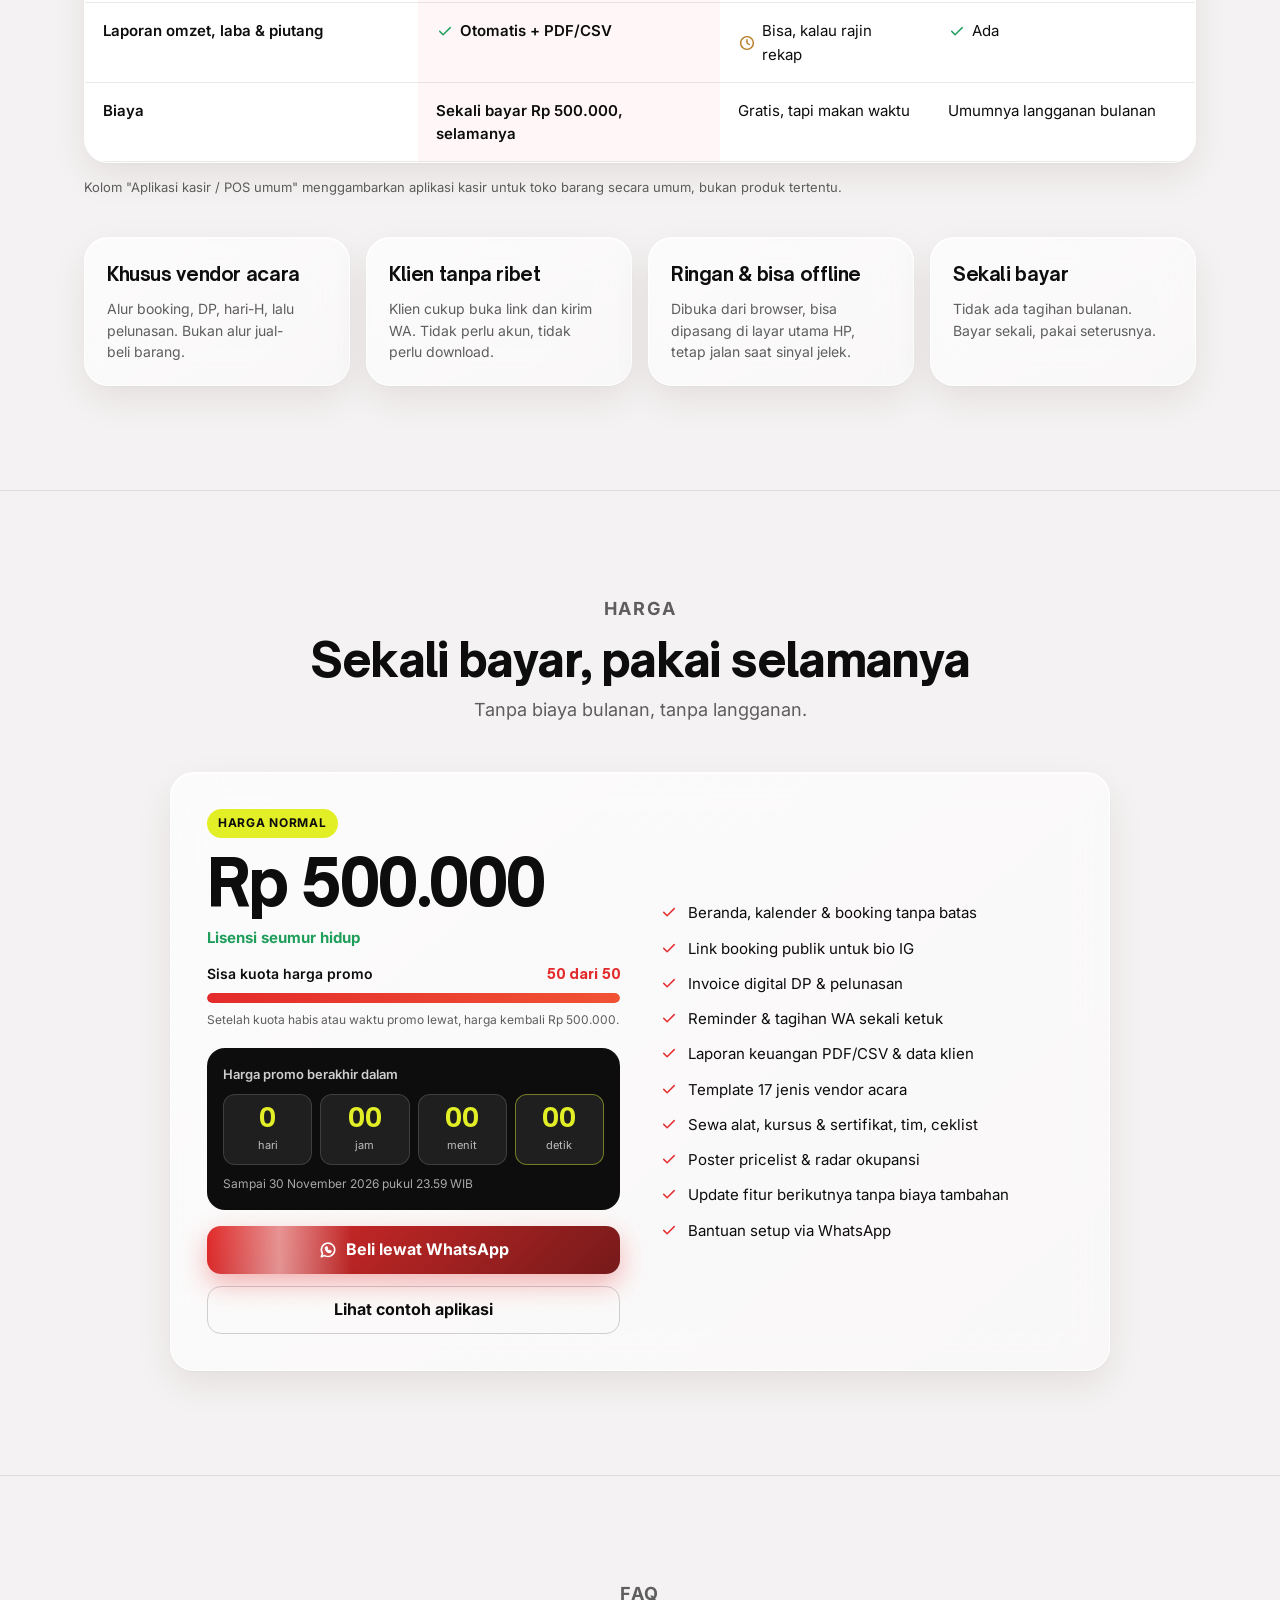
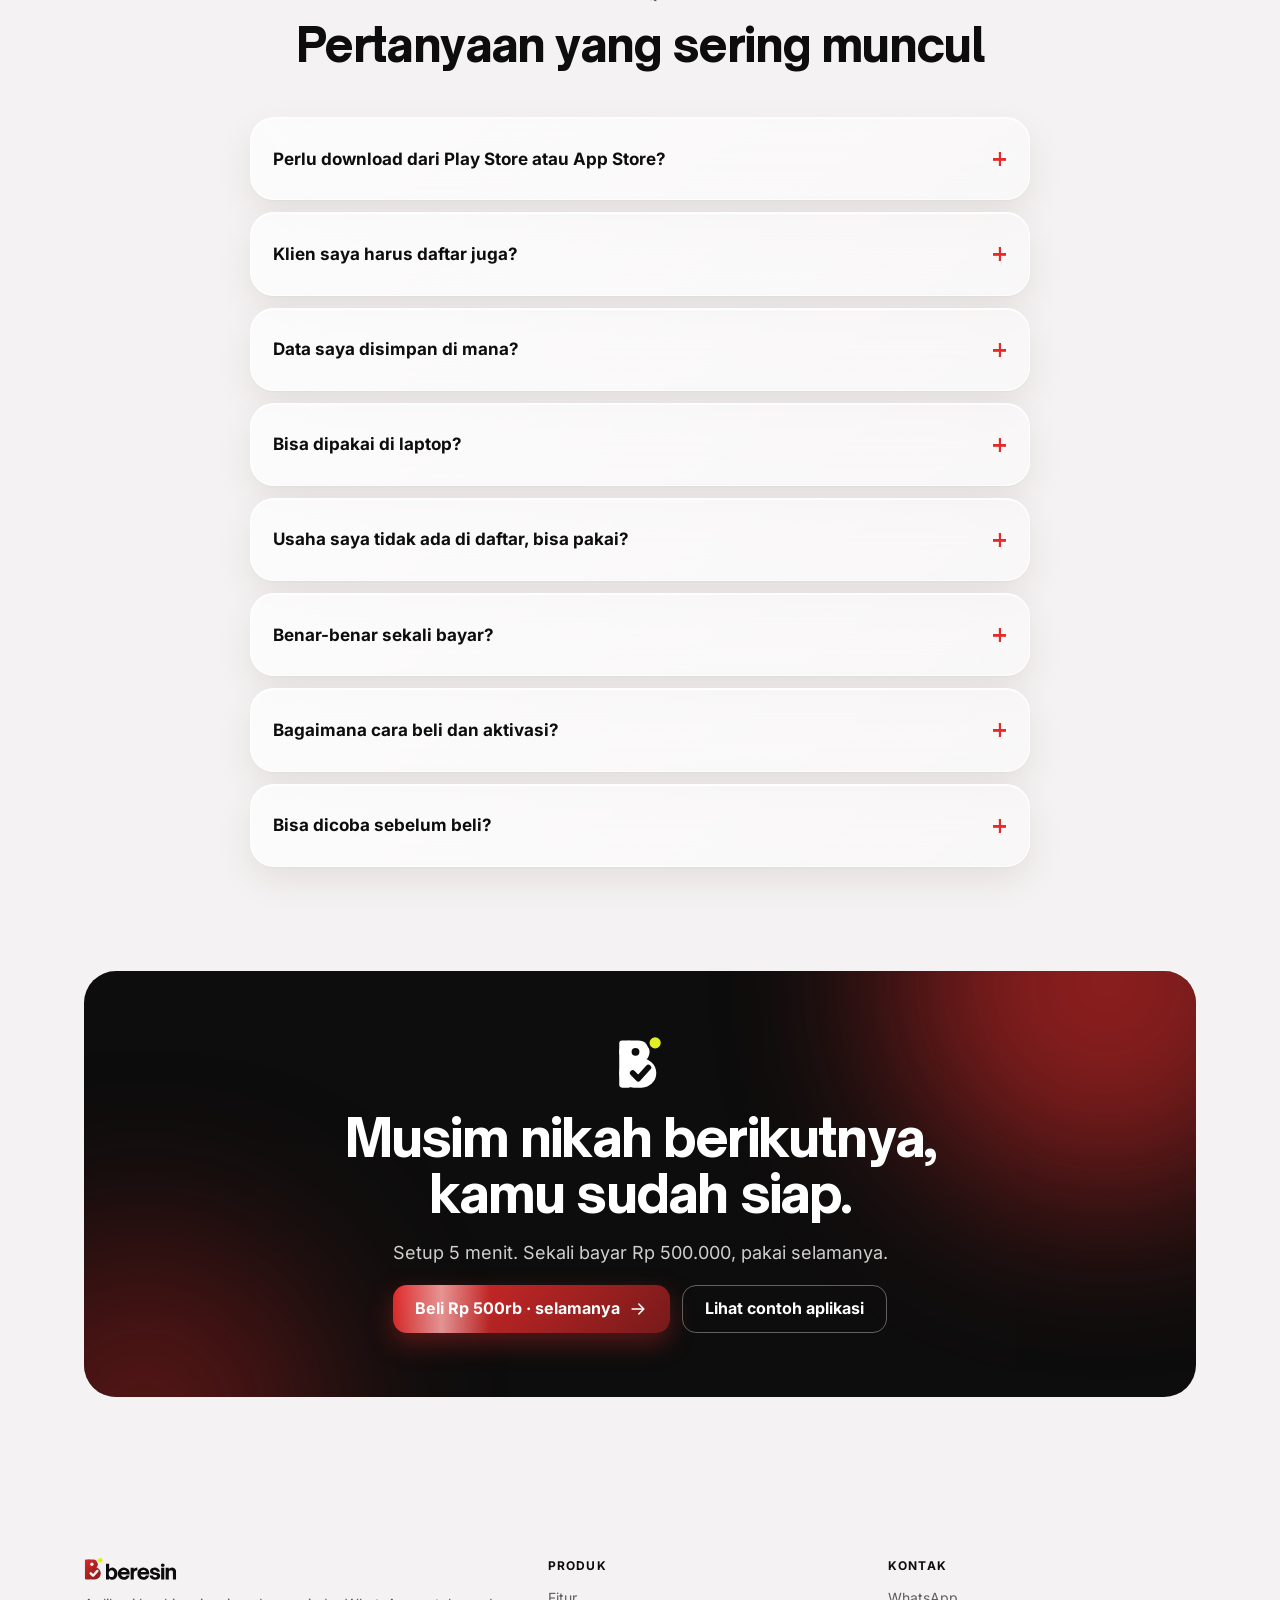
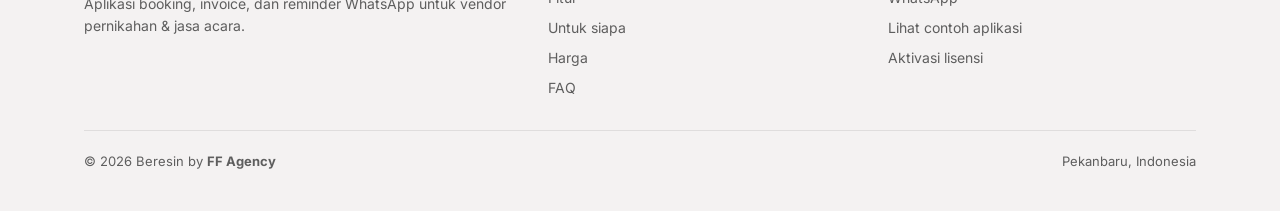
==== commit e597cc83: "Update (v23)" ====
--- a/landing/index.html
+++ b/landing/index.html
@@ -495,7 +495,7 @@
           <p class="ket" id="tglAkhir"></p>
         </div>
         <a class="btn btn-merah btn-blok" id="tombolBeli" href="https://wa.me/628159845675?text=Halo%20FF%20Agency%2C%20saya%20mau%20beli%20Beresin%20(lifetime)" target="_blank" rel="noopener"><svg class="ik"><use href="#wa"/></svg> Beli lewat WhatsApp</a>
-        <a class="btn btn-garis gelap btn-blok" href="../">Coba dulu, gratis</a>
+        <a class="btn btn-garis gelap btn-blok" href="../">Lihat contoh aplikasi</a>
       </div>
       <ul class="satu-kanan">
         <li><svg class="ik"><use href="#cek"/></svg>Beranda, kalender &amp; booking tanpa batas</li>
@@ -523,7 +523,8 @@
       <details class="kaca"><summary>Bisa dipakai di laptop?</summary><p>Bisa. Di layar lebar, Beresin tampil dengan menu samping dan tata letak yang lebih luas.</p></details>
       <details class="kaca"><summary>Usaha saya tidak ada di daftar, bisa pakai?</summary><p>Bisa. Pilih "Jasa lainnya", lalu ubah layanan, harga, dan ceklist sesuai bisnismu.</p></details>
       <details class="kaca"><summary>Benar-benar sekali bayar?</summary><p>Ya. Satu kali pembayaran untuk lisensi seumur hidup, tanpa biaya bulanan atau tahunan.</p></details>
-      <details class="kaca"><summary>Bagaimana cara beli?</summary><p>Tekan tombol "Beli lewat WhatsApp". Tim FF Agency akan mengirim detail pembayaran dan membantu aktivasi sampai Beresin siap dipakai.</p></details>
+      <details class="kaca"><summary>Bagaimana cara beli dan aktivasi?</summary><p>Tekan tombol Beli dan selesaikan pembayaran. Setelah pembayaran berhasil, kode aktivasi 6 digit dikirim otomatis ke email kamu. Buka aplikasi Beresin, tekan "Aktifkan Beresin", lalu masukkan email dan kode itu.</p></details>
+      <details class="kaca"><summary>Bisa dicoba sebelum beli?</summary><p>Bisa. Tanpa kode aktivasi, aplikasi terbuka dengan data contoh (usaha "Dina Makeup") supaya kamu bisa melihat semua fitur. Data contoh tidak tersimpan; data milikmu sendiri mulai tersimpan setelah aktivasi.</p></details>
     </div>
   </div>
 </section>
@@ -536,7 +537,7 @@
       <img src="../img/beresin_simbol_putih.svg" alt="" style="height:56px">
       <h2>Musim nikah berikutnya,<br>kamu sudah siap.</h2>
       <p>Setup 5 menit. Sekali bayar <span data-harga data-normal="Rp 500.000">Rp 100.000</span>, pakai selamanya.</p>
-      <div style="display:flex;gap:12px;flex-wrap:wrap;justify-content:center"><a class="btn btn-merah" href="#harga"><span>Beli <span data-harga data-normal="Rp 500rb">Rp 100rb</span> · selamanya</span> <svg class="ik"><use href="#arrow"/></svg></a><a class="btn btn-garis" href="../">Coba dulu, gratis</a></div>
+      <div style="display:flex;gap:12px;flex-wrap:wrap;justify-content:center"><a class="btn btn-merah" href="#harga"><span>Beli <span data-harga data-normal="Rp 500rb">Rp 100rb</span> · selamanya</span> <svg class="ik"><use href="#arrow"/></svg></a><a class="btn btn-garis" href="../">Lihat contoh aplikasi</a></div>
     </div>
   </div>
 </section>
@@ -547,7 +548,7 @@
     <div class="kaki">
       <div><img src="../img/beresin_logo_terang.svg" alt="beresin"><p>Aplikasi booking, invoice, dan reminder WhatsApp untuk vendor pernikahan &amp; jasa acara.</p></div>
       <div><h4>Produk</h4><ul><li><a href="#fitur">Fitur</a></li><li><a href="#untuk">Untuk siapa</a></li><li><a href="#harga">Harga</a></li><li><a href="#faq">FAQ</a></li></ul></div>
-      <div><h4>Kontak</h4><ul><li><a href="https://wa.me/628159845675?text=Halo%20FF%20Agency%2C%20saya%20mau%20tanya%20soal%20Beresin" target="_blank" rel="noopener">WhatsApp</a></li><li><a href="../">Coba aplikasinya</a></li></ul></div>
+      <div><h4>Kontak</h4><ul><li><a href="https://wa.me/628159845675?text=Halo%20FF%20Agency%2C%20saya%20mau%20tanya%20soal%20Beresin" target="_blank" rel="noopener">WhatsApp</a></li><li><a href="../">Lihat contoh aplikasi</a></li><li><a href="../#/aktivasi">Aktivasi lisensi</a></li></ul></div>
     </div>
     <div class="kaki-bawah"><span>© 2026 Beresin by <b>FF Agency</b></span><span>Pekanbaru, Indonesia</span></div>
   </div>
@@ -561,6 +562,7 @@
    Kosong = pop-up tidak muncul. Pratinjau tampilan: buka landing/?contoh=1 (data contoh, ada label CONTOH). Contoh:
    { nama: 'Rina', kota: 'Pekanbaru', waktu: '2026-11-20T14:05:00+07:00' } */
 const PROMO_SAMPAI = '2026-11-30T23:59:59+07:00';
+const LINK_BELI = '';    // link produk Beresin di Lynk.id. Kosong = tombol beli ke WhatsApp.
 const KUOTA_PROMO = 50;   // jumlah lisensi harga promo. Habis = harga otomatis kembali Rp 500.000.
 const PEMBELI = [];
 /* SHEET_CSV (opsional): link CSV Google Sheet berkolom nama | kota | waktu (contoh waktu: 2026-11-20 14:05).
@@ -568,6 +570,7 @@
 const SHEET_CSV = '';
 
 document.documentElement.classList.add('js');
+if (LINK_BELI) { const t = document.getElementById('tombolBeli'); t.href = LINK_BELI; t.innerHTML = '<svg class="ik"><use href="#arrow"/></svg> Beli sekarang'; }
 (function () {
   const akhir = new Date(PROMO_SAMPAI).getTime(), $ = id => document.getElementById(id), dua = n => String(n).padStart(2, '0');
   $('tglAkhir').textContent = 'Sampai ' + new Date(akhir).toLocaleString('id-ID', { dateStyle: 'long', timeStyle: 'short', timeZone: 'Asia/Jakarta' }) + ' WIB';
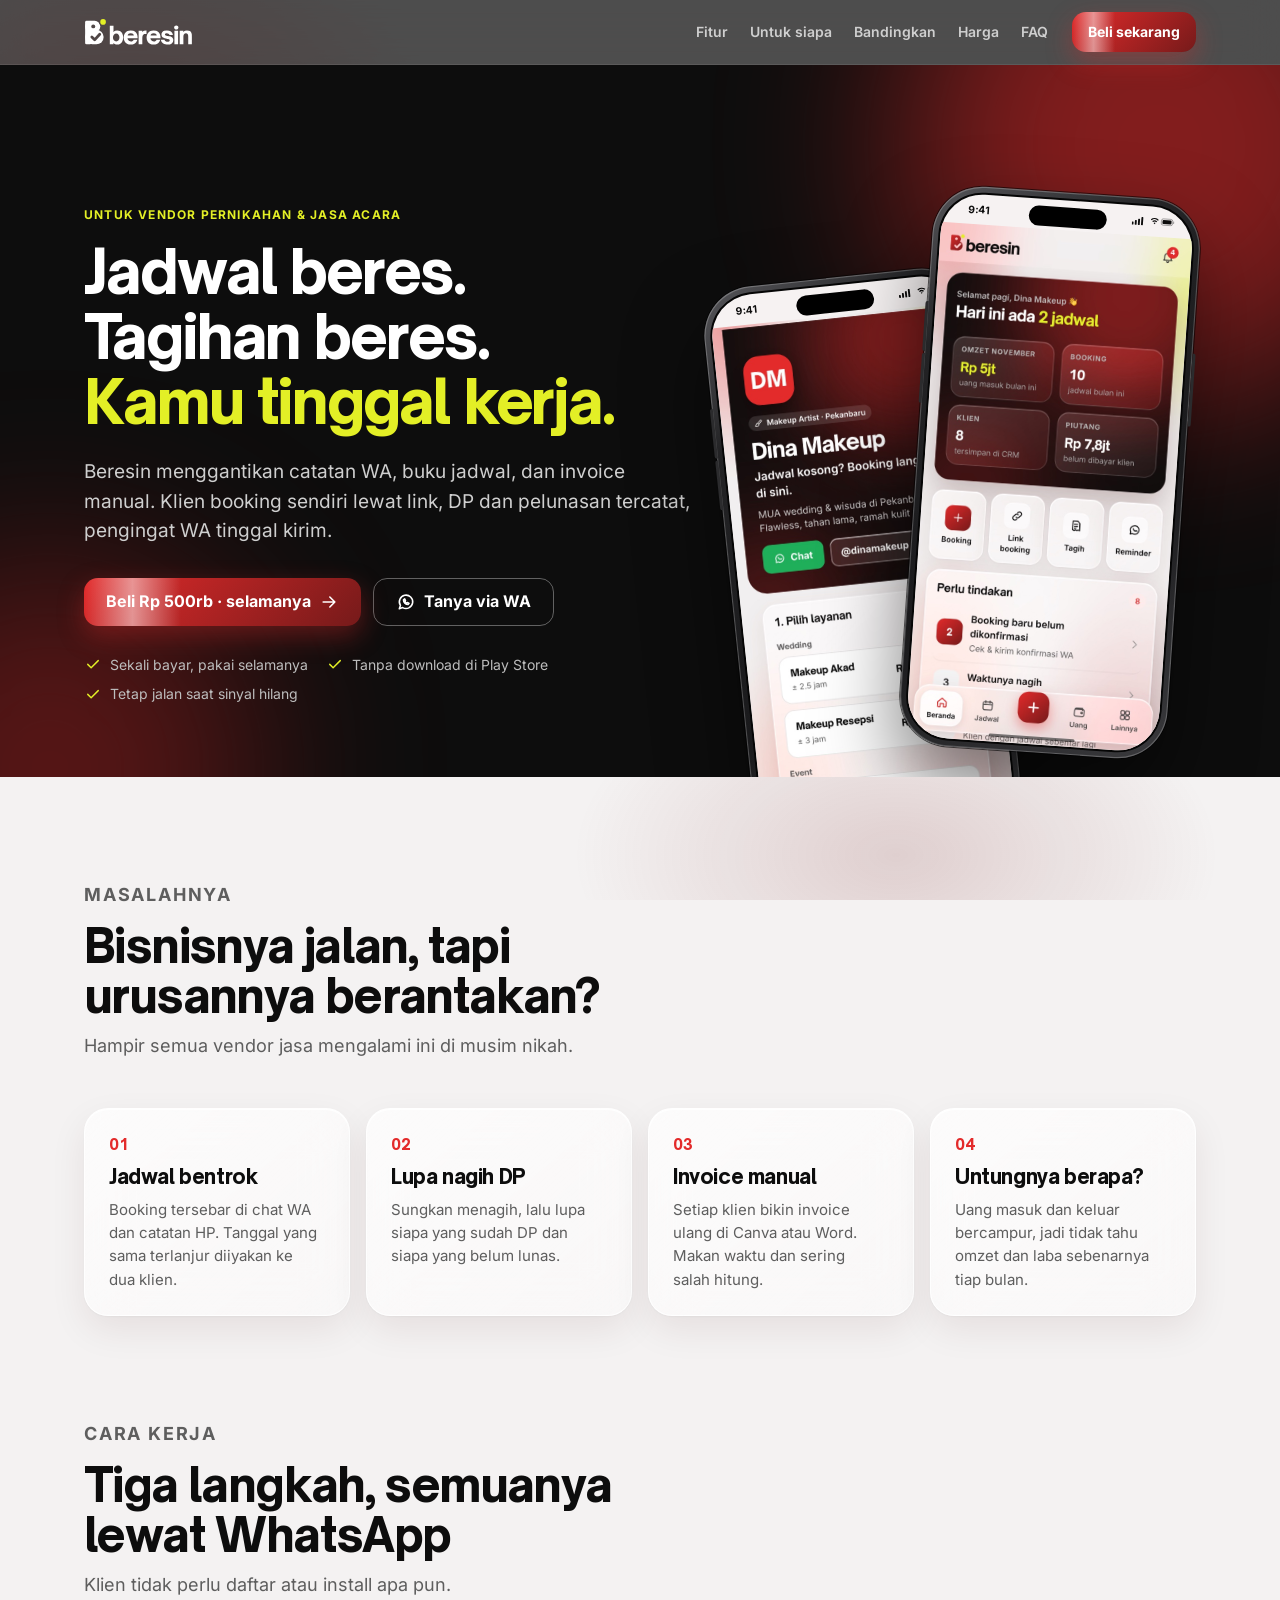
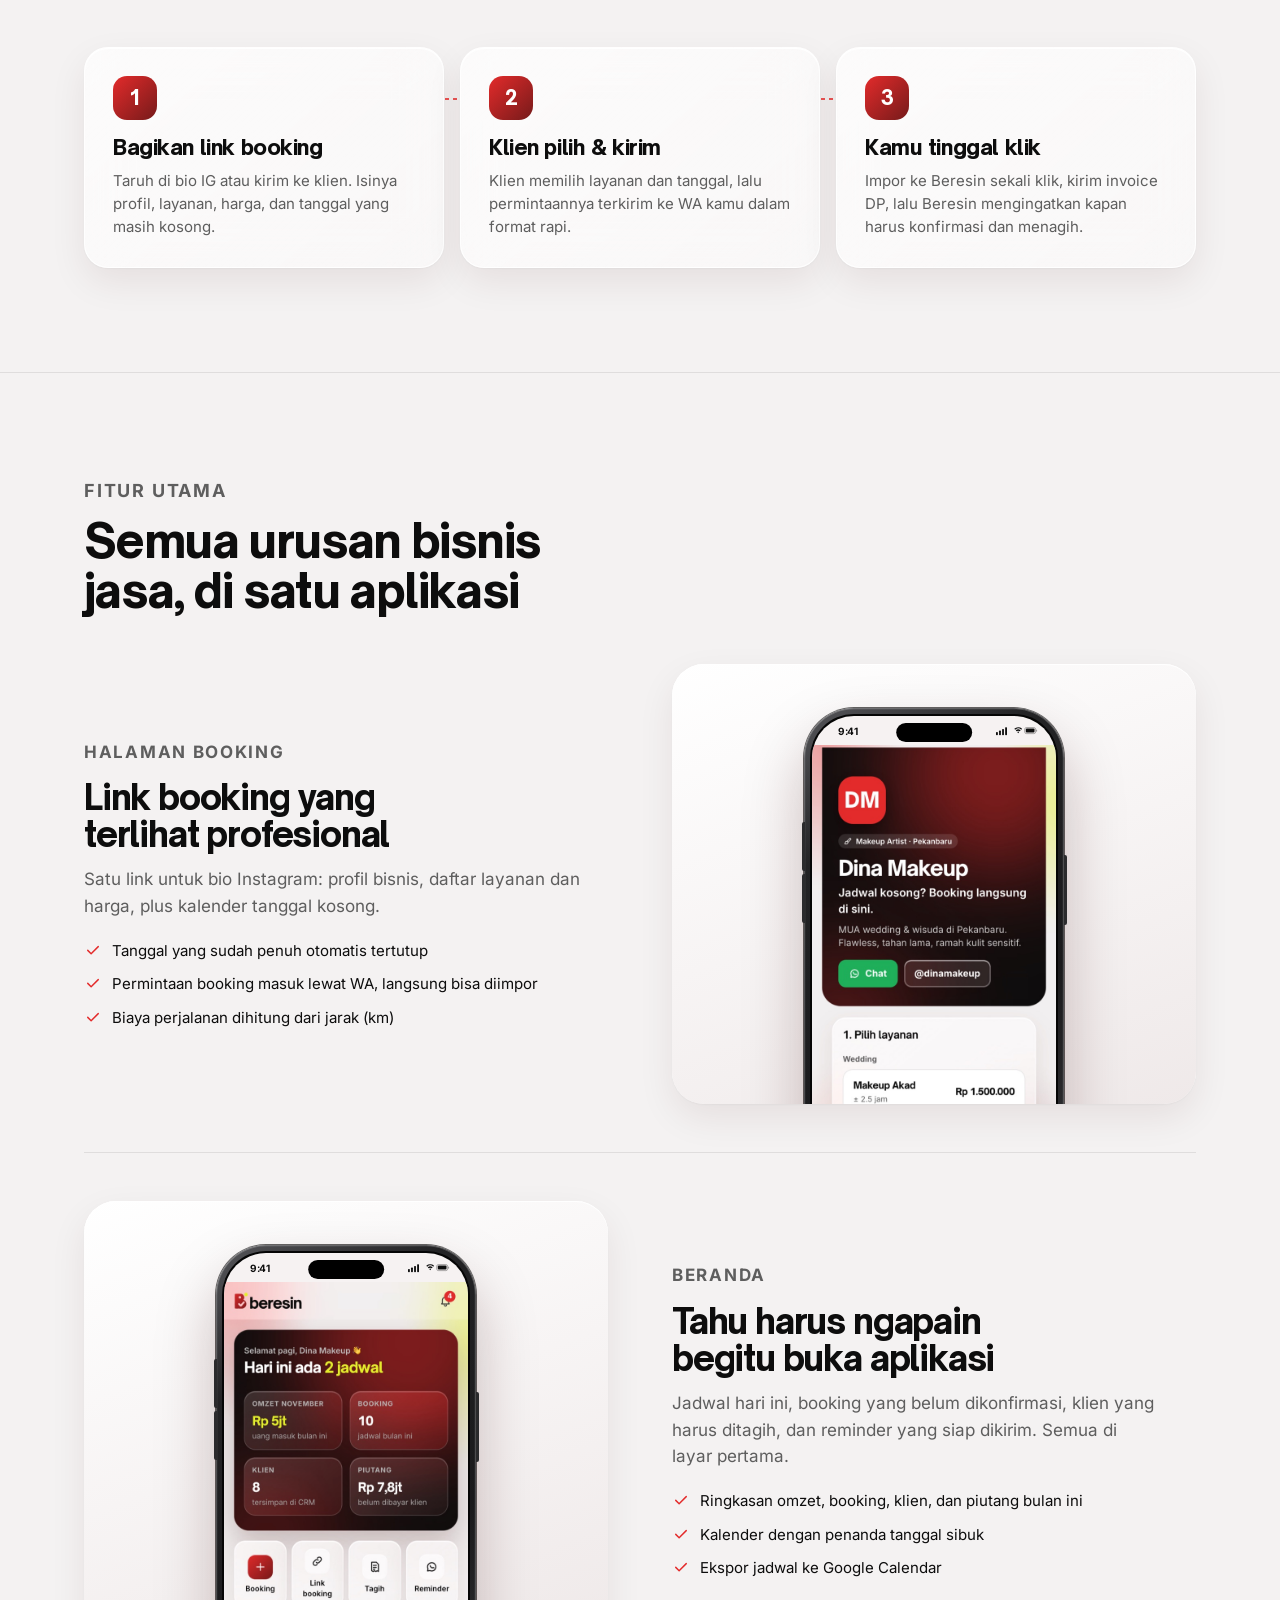
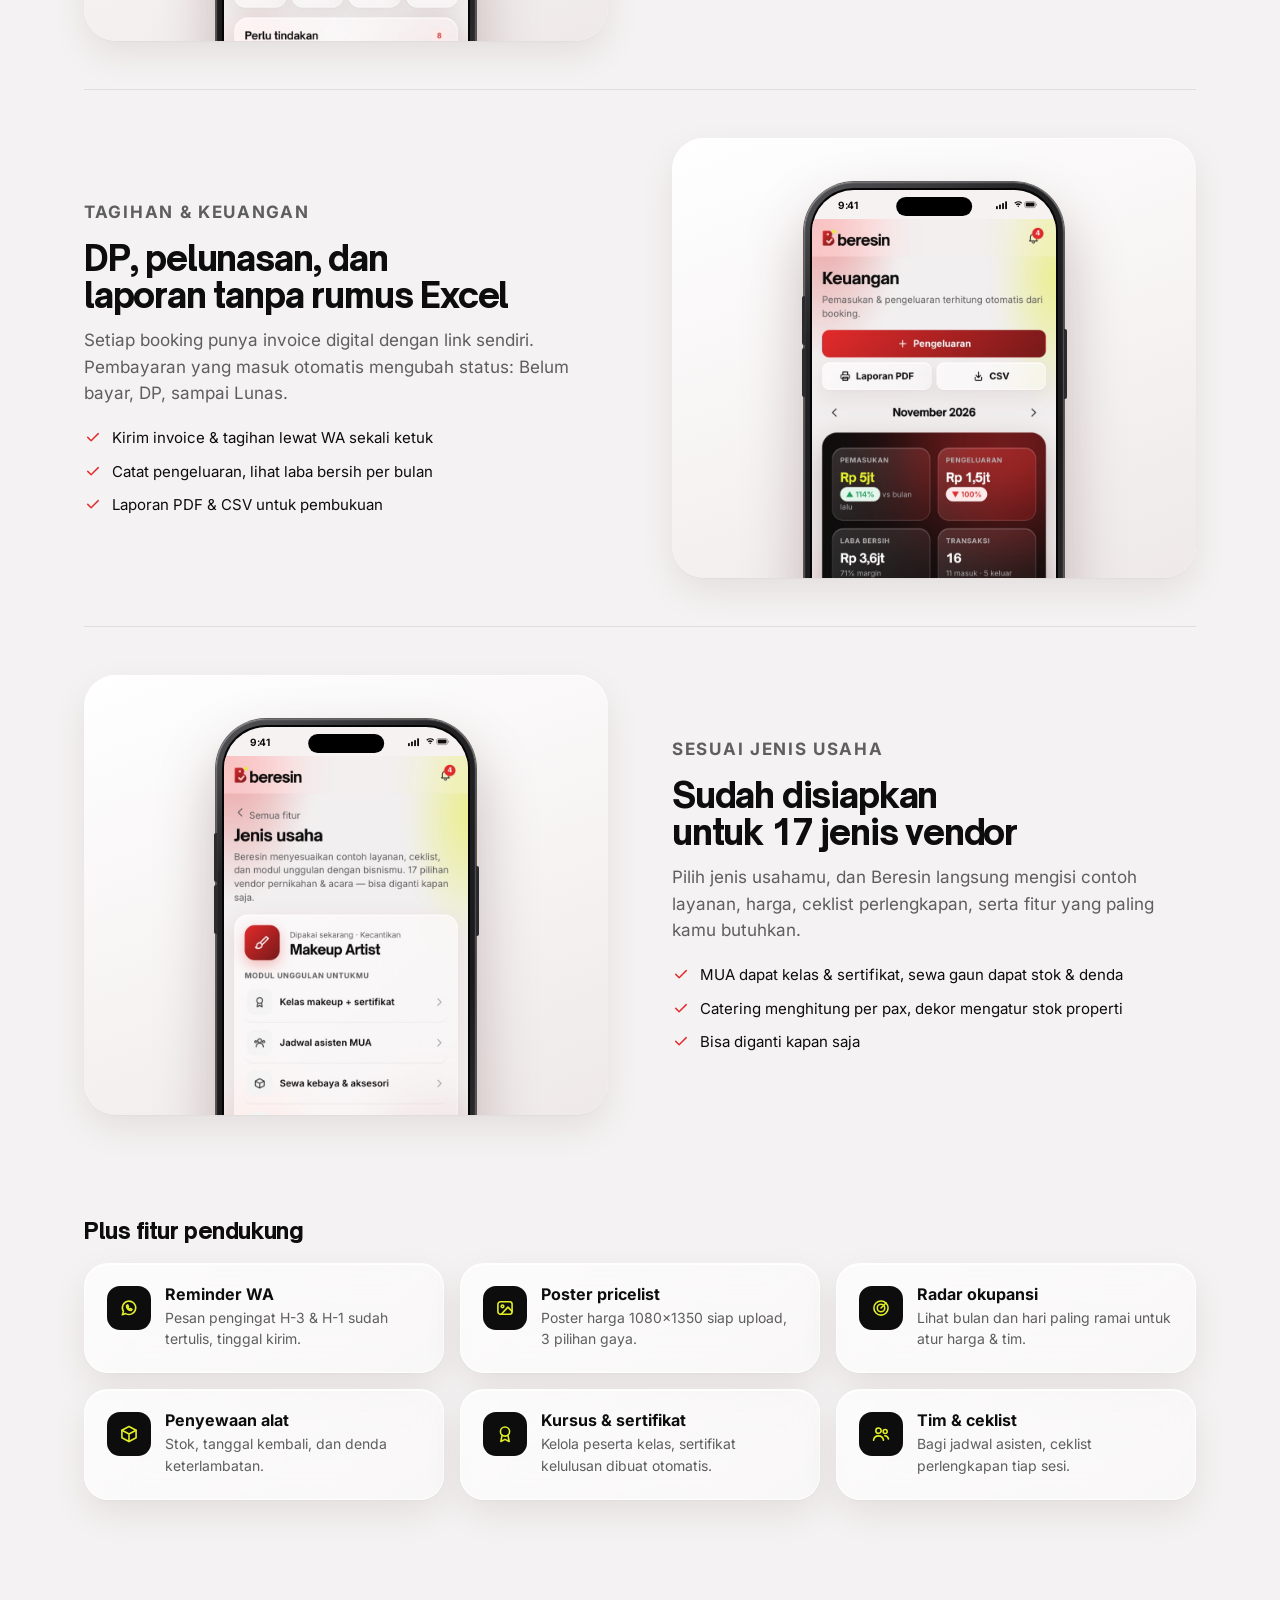
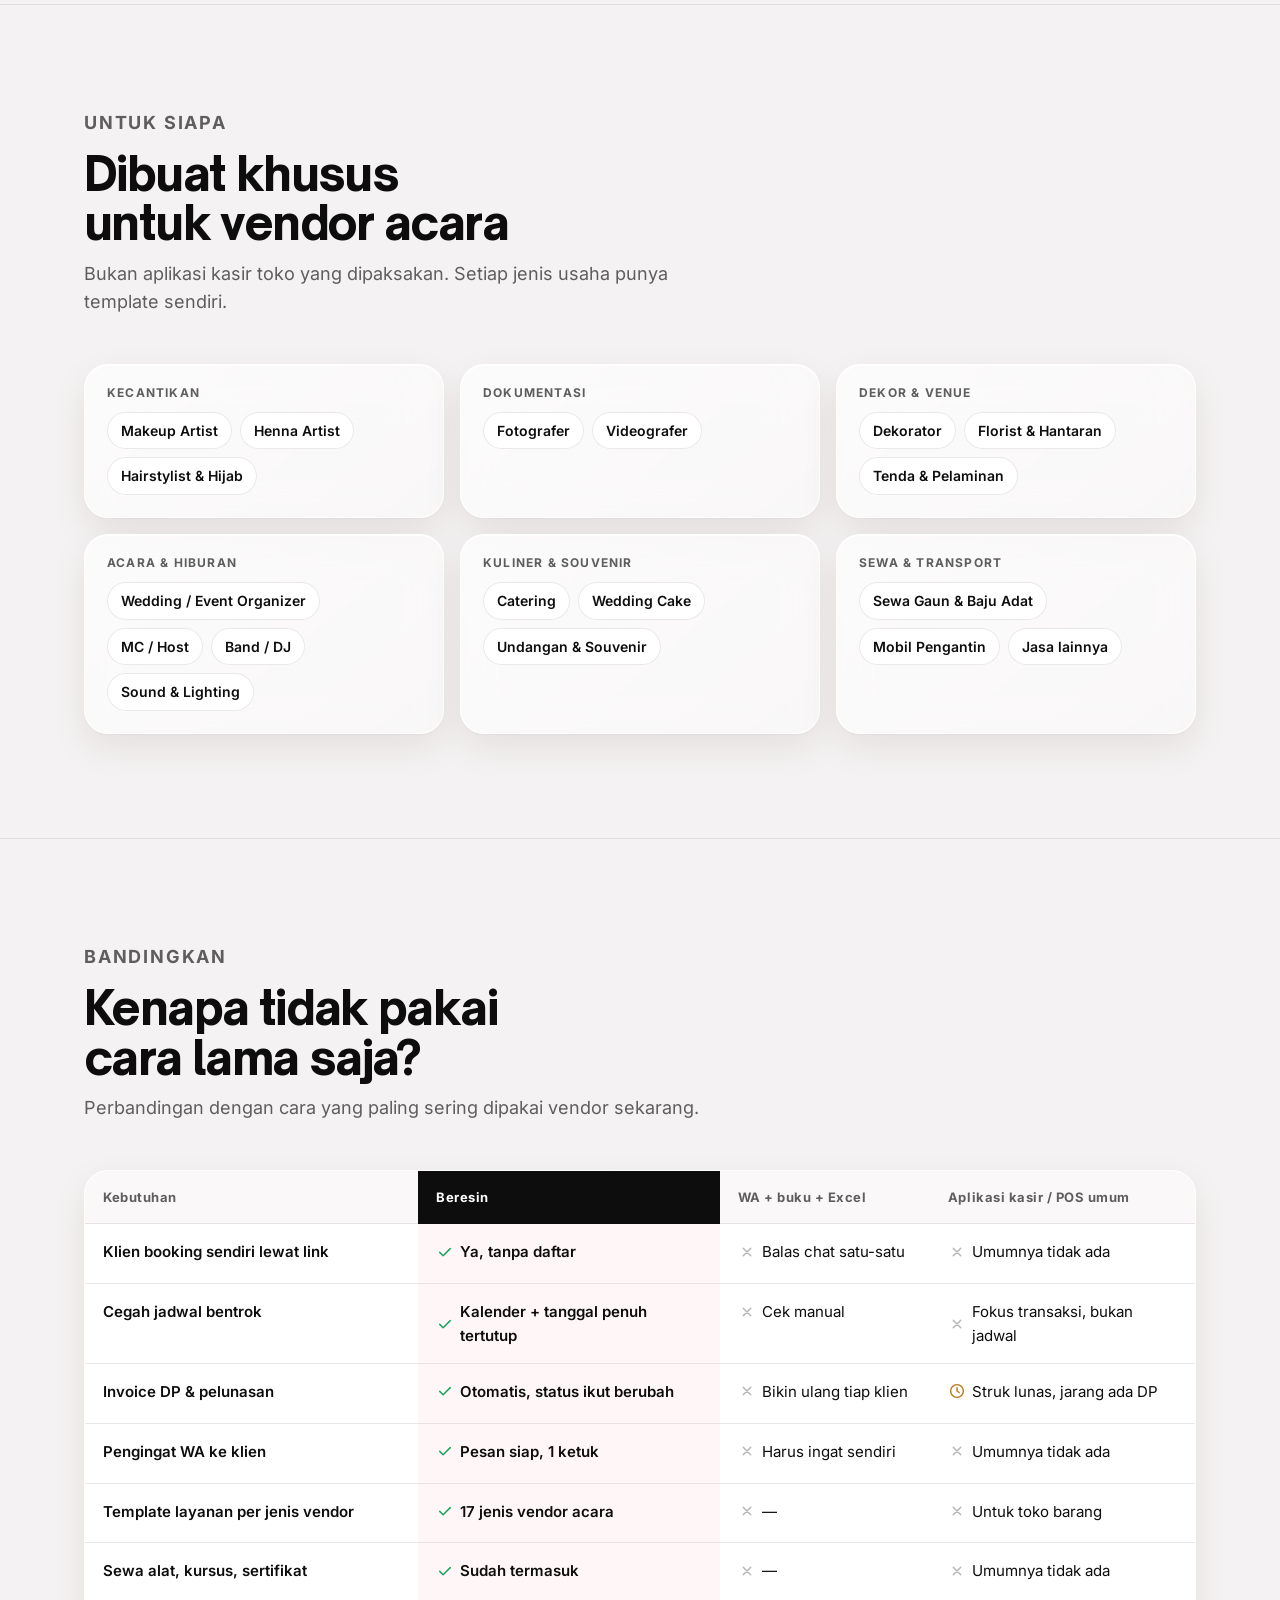
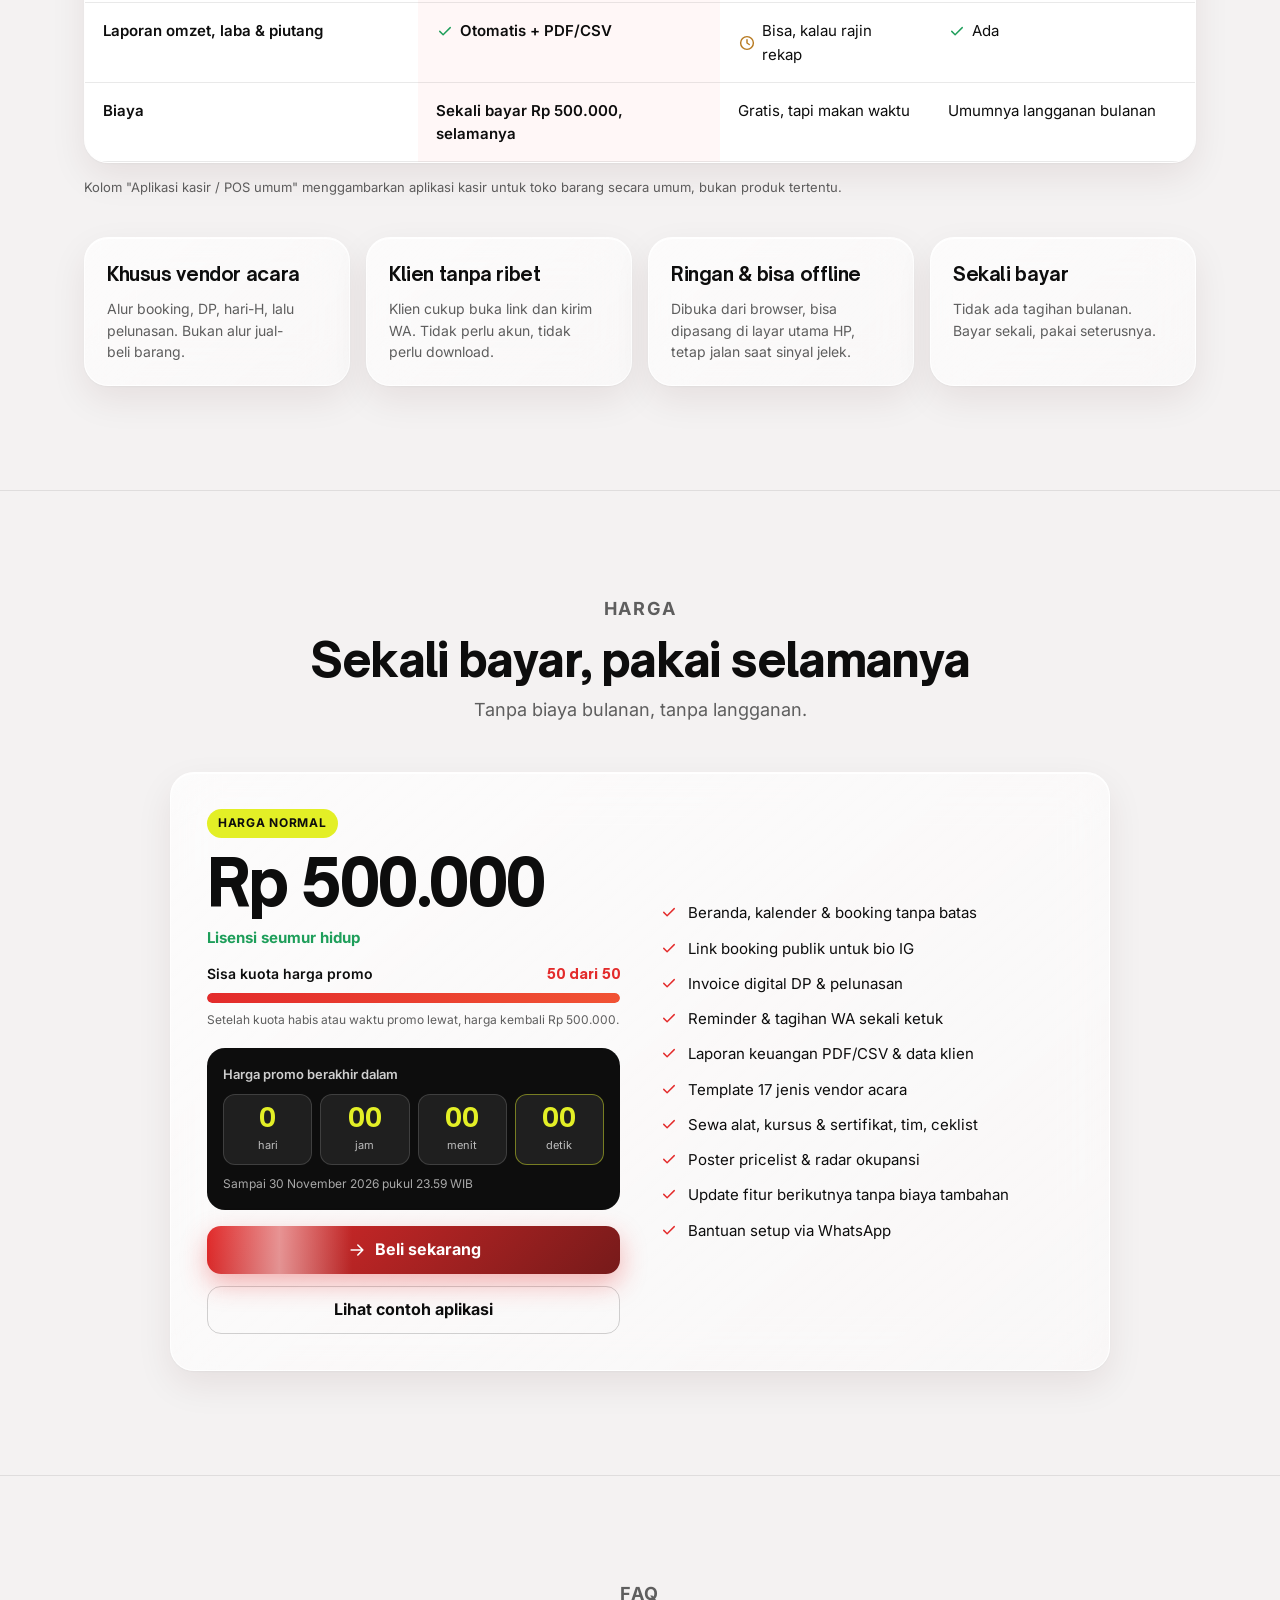
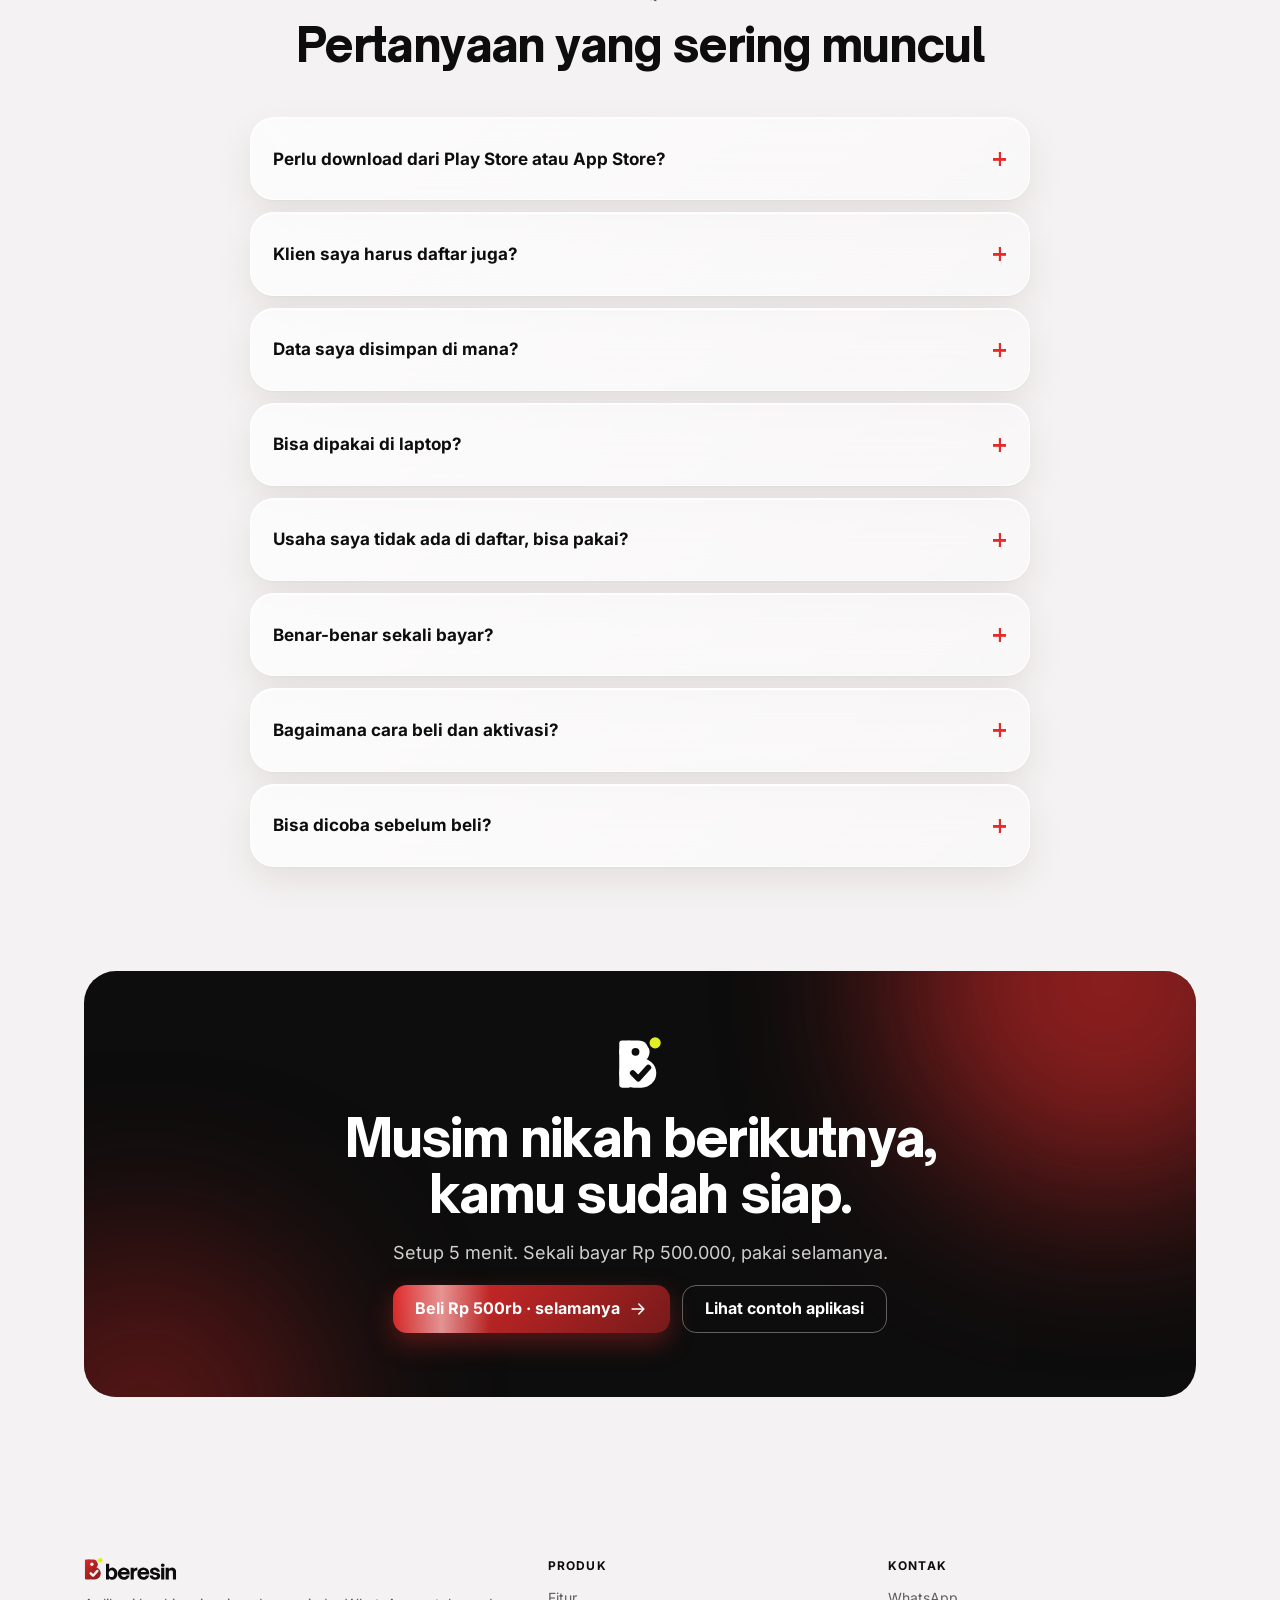
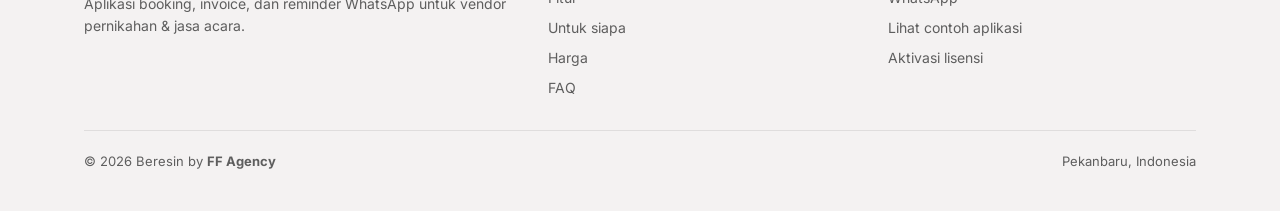
==== commit 9c4baf49: "Update (v25)" ====
--- a/landing/index.html
+++ b/landing/index.html
@@ -562,7 +562,7 @@
    Kosong = pop-up tidak muncul. Pratinjau tampilan: buka landing/?contoh=1 (data contoh, ada label CONTOH). Contoh:
    { nama: 'Rina', kota: 'Pekanbaru', waktu: '2026-11-20T14:05:00+07:00' } */
 const PROMO_SAMPAI = '2026-11-30T23:59:59+07:00';
-const LINK_BELI = '';    // link produk Beresin di Lynk.id. Kosong = tombol beli ke WhatsApp.
+const LINK_BELI = 'https://lynk.id/ffagency/oznqk7yjwqoe';    // link produk Beresin di Lynk.id. Kosong = tombol beli ke WhatsApp.
 const KUOTA_PROMO = 50;   // jumlah lisensi harga promo. Habis = harga otomatis kembali Rp 500.000.
 const PEMBELI = [];
 /* SHEET_CSV (opsional): link CSV Google Sheet berkolom nama | kota | waktu (contoh waktu: 2026-11-20 14:05).
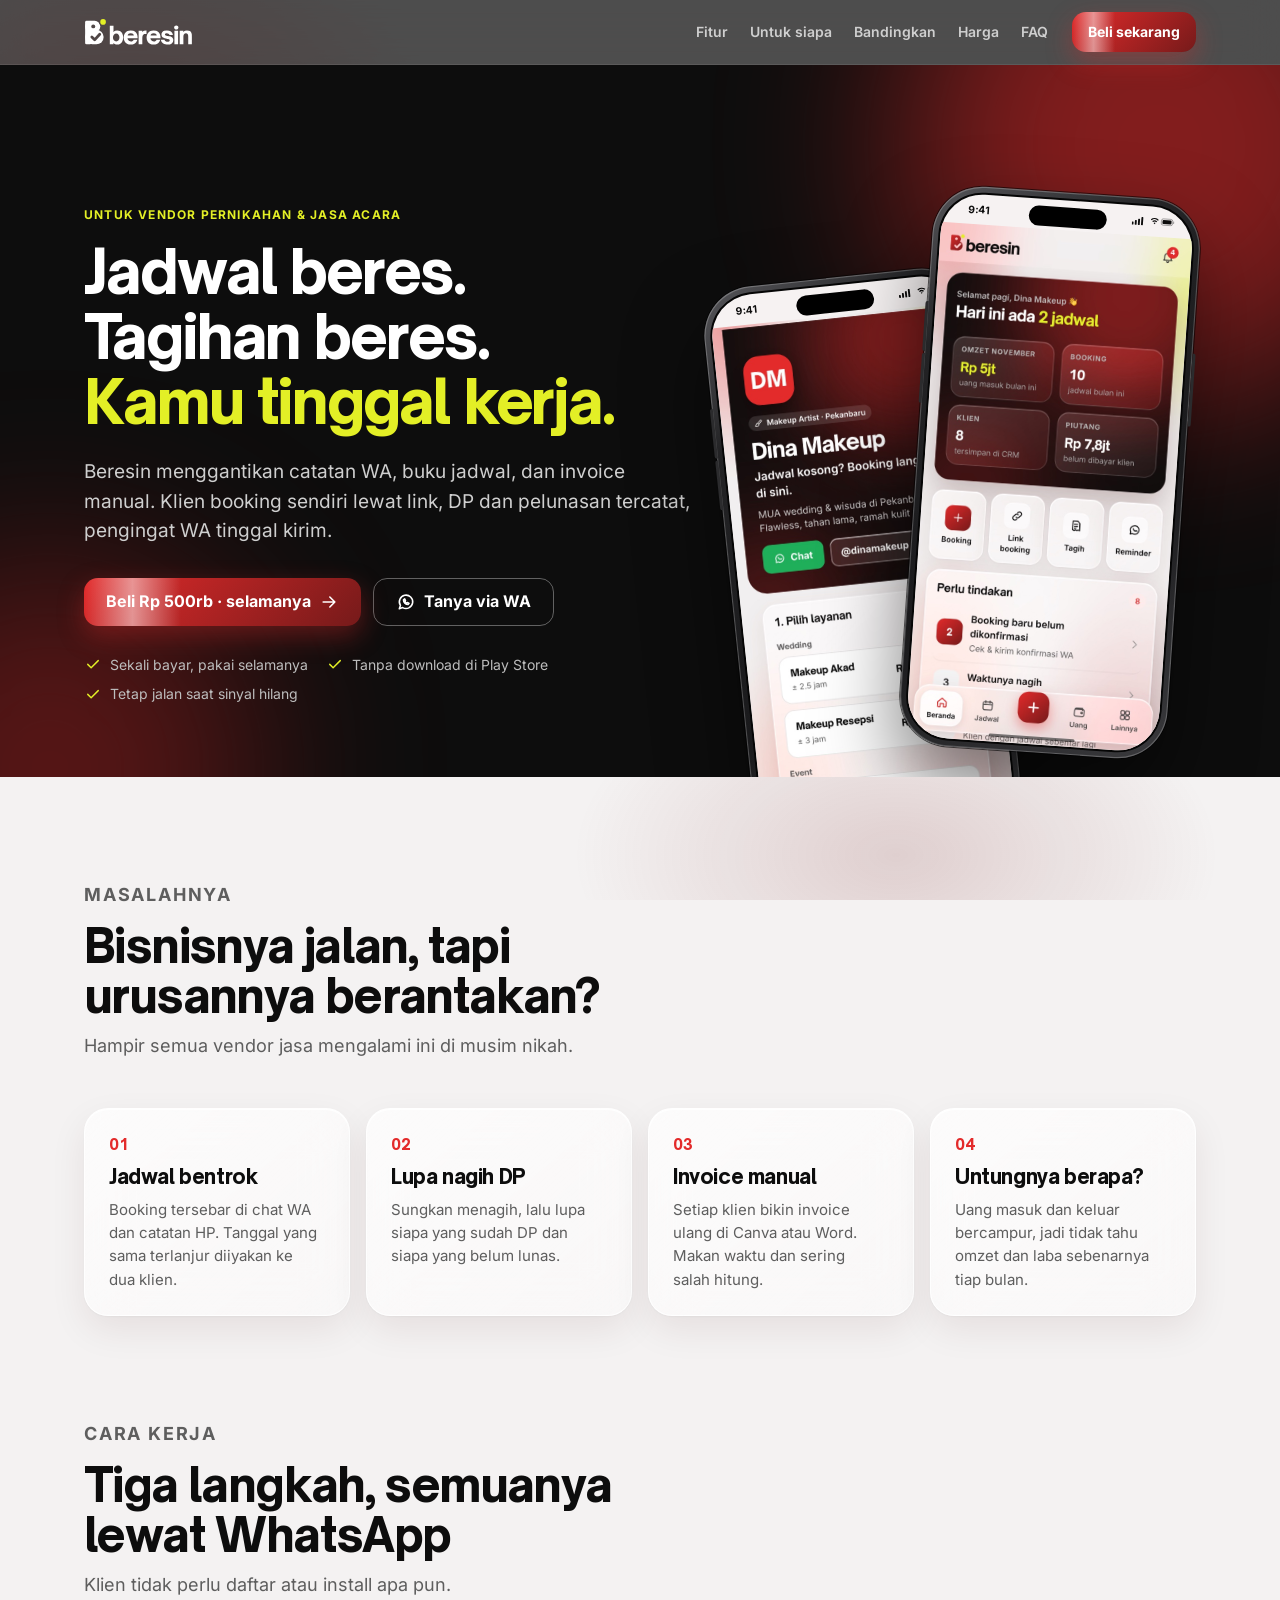
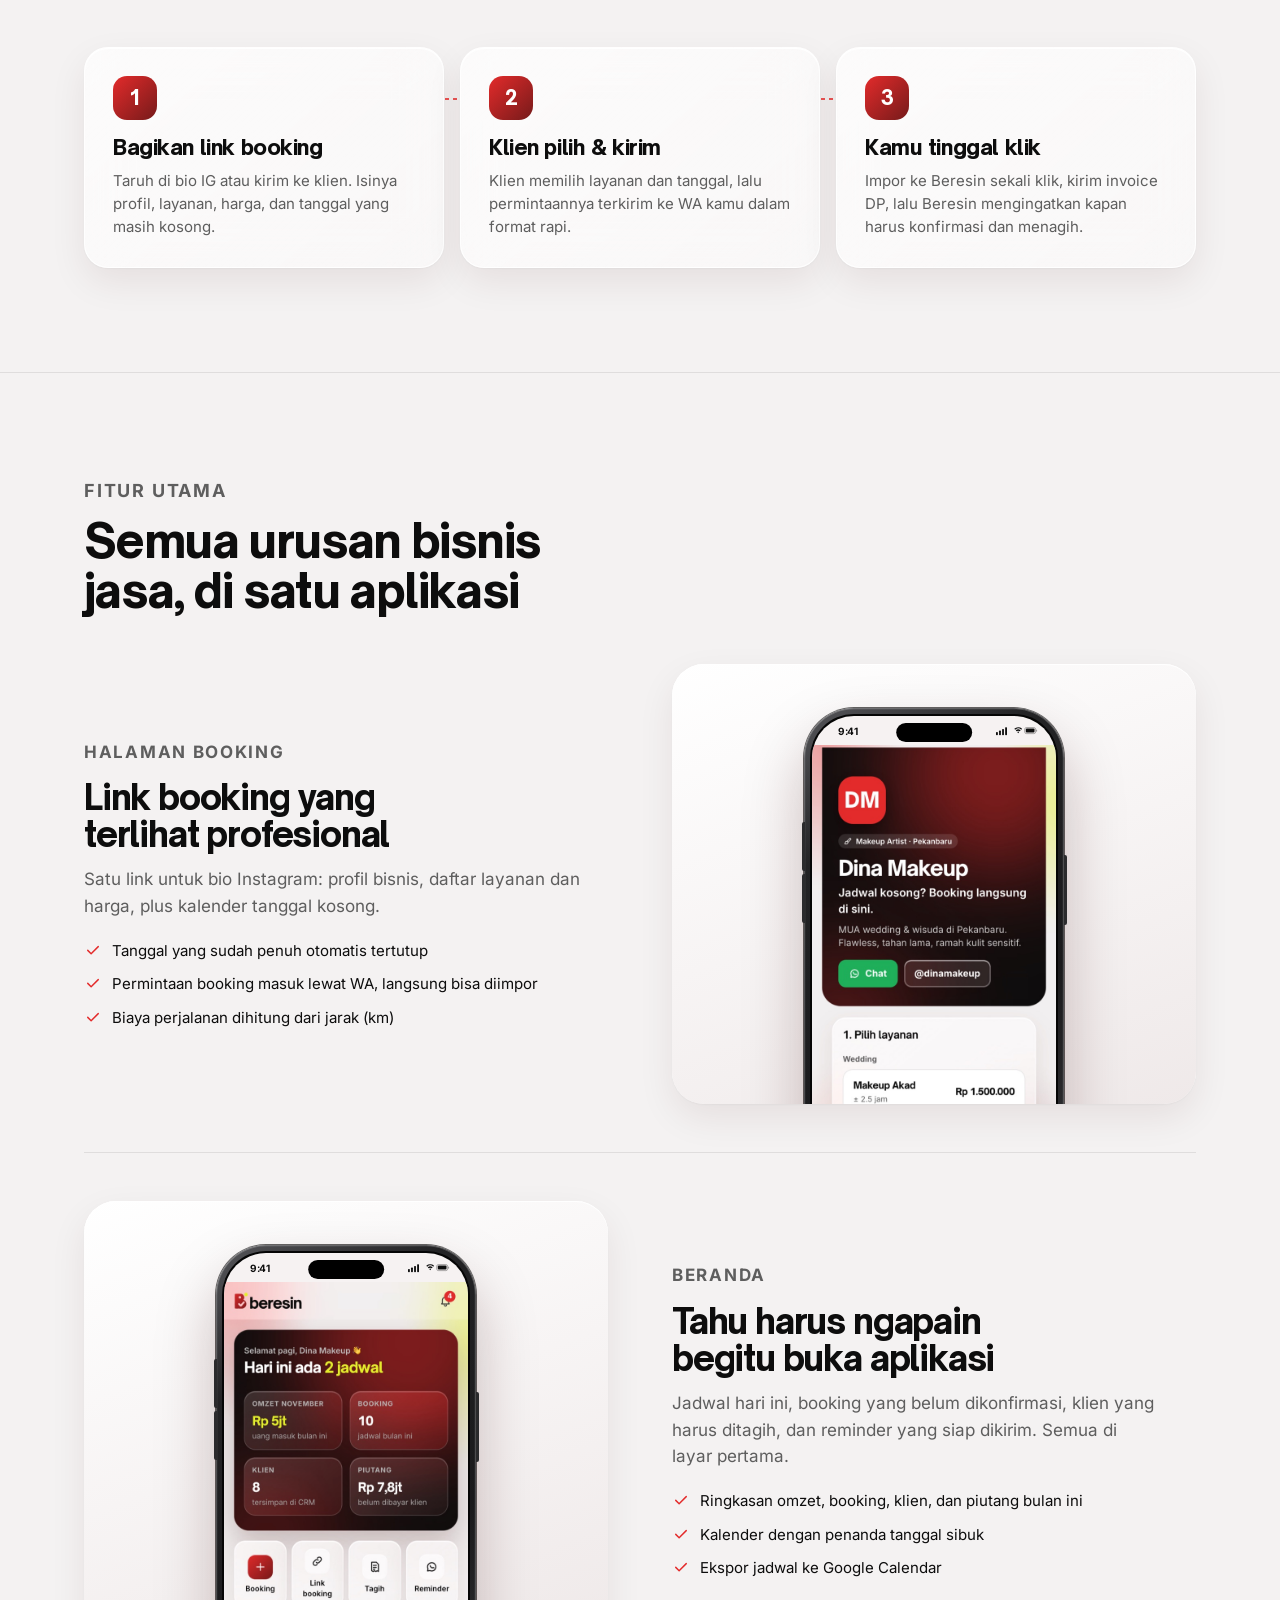
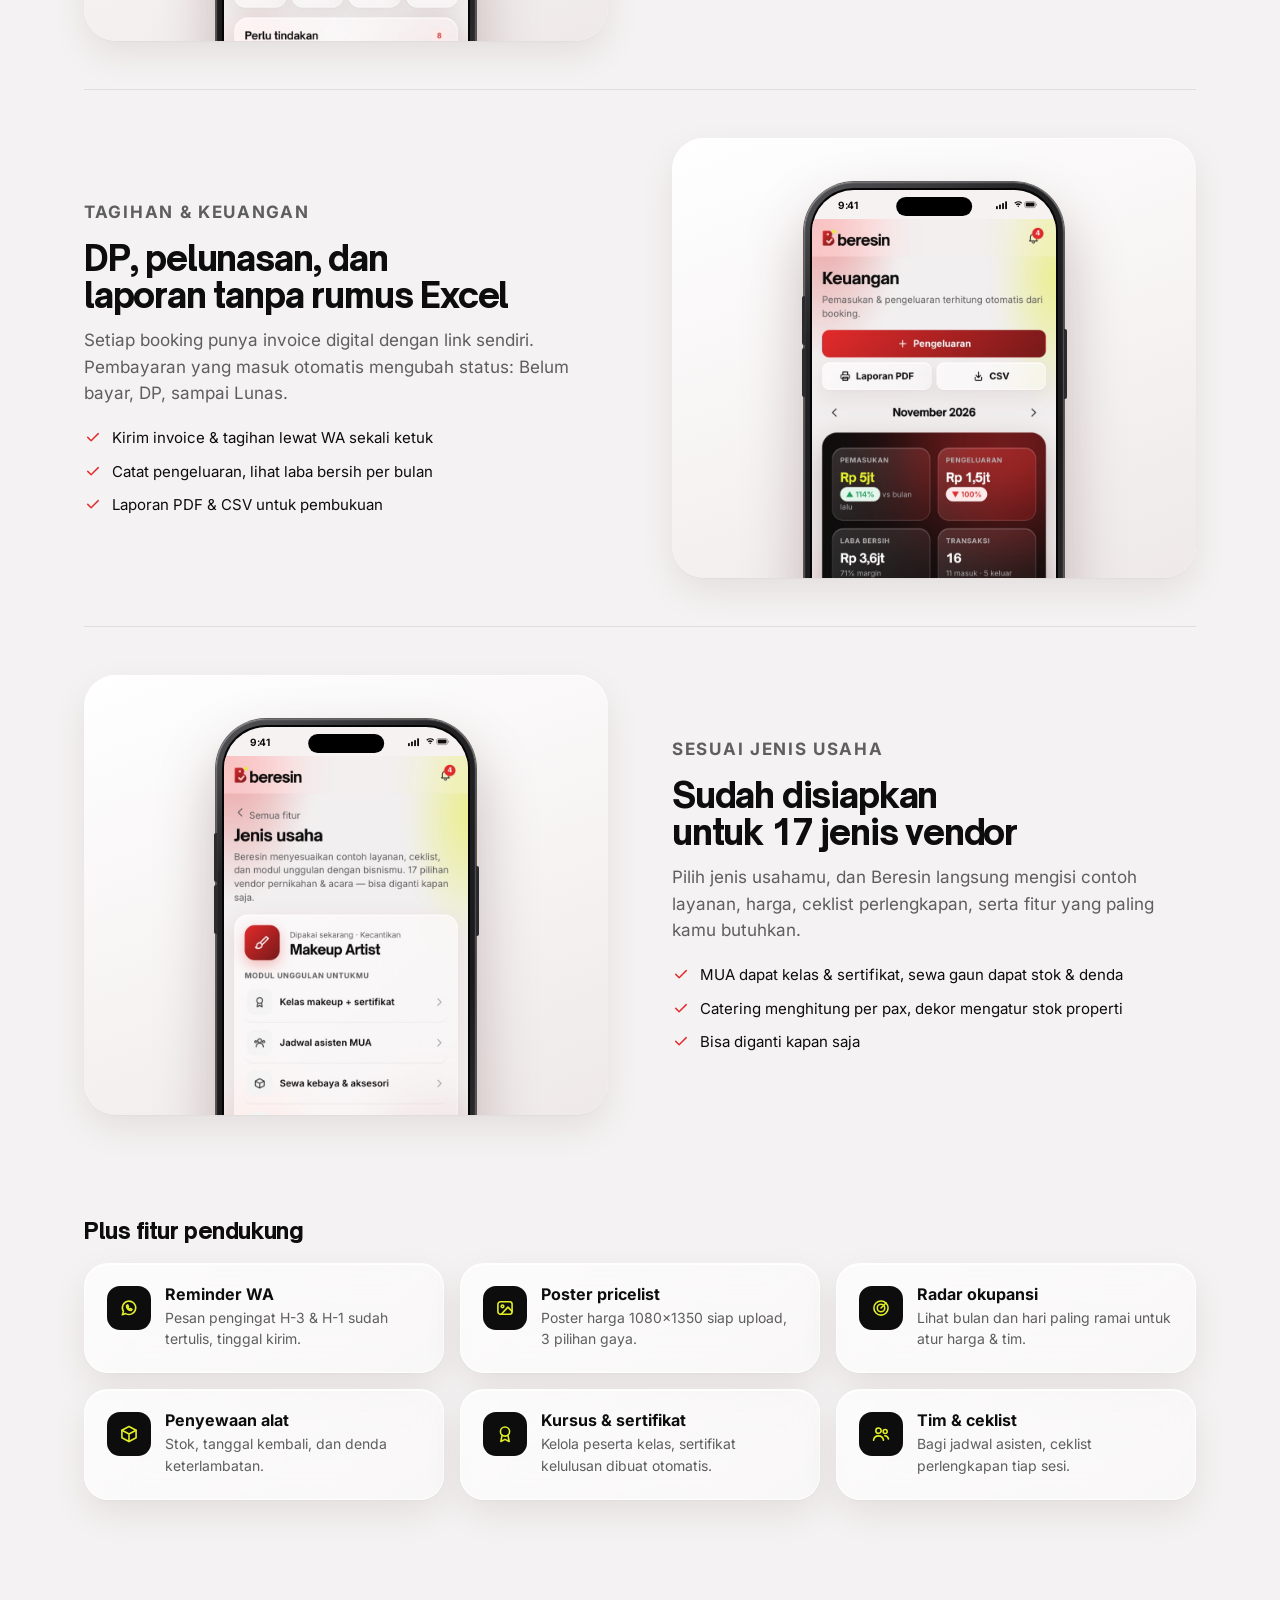
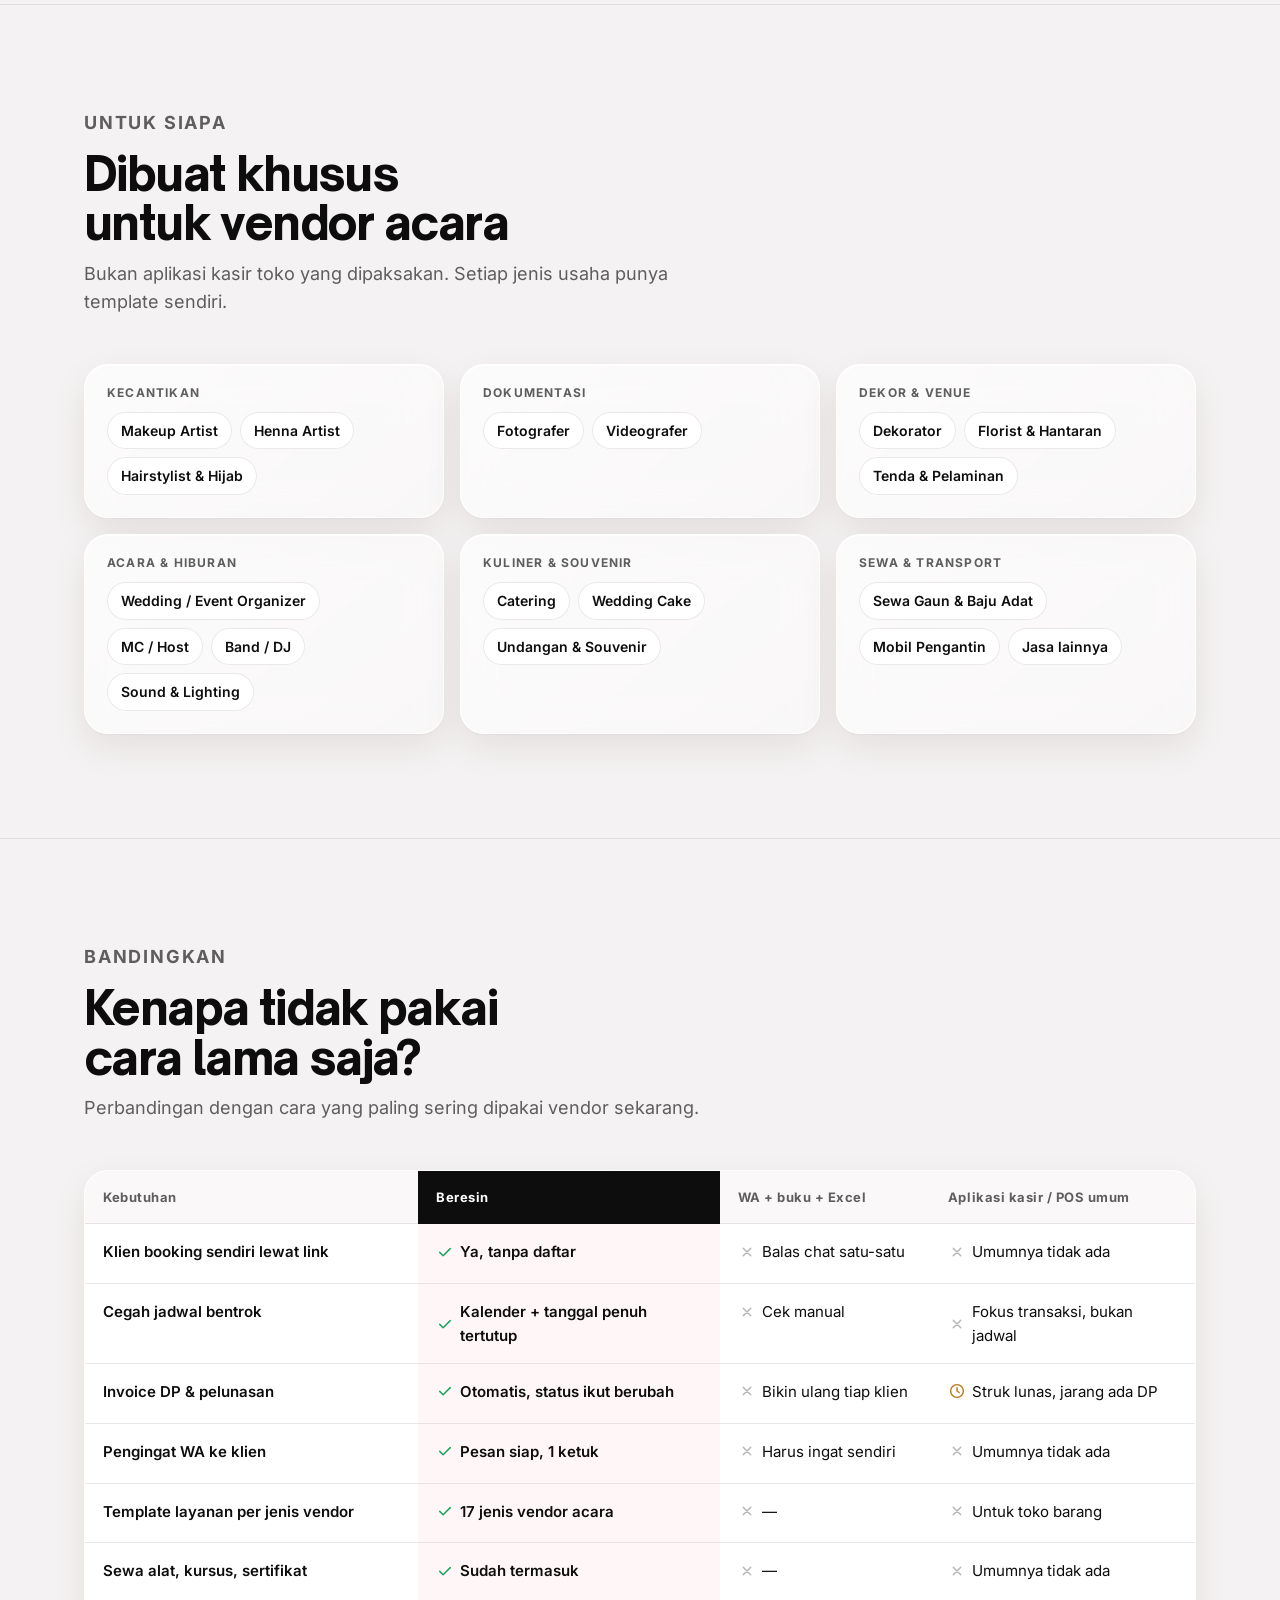
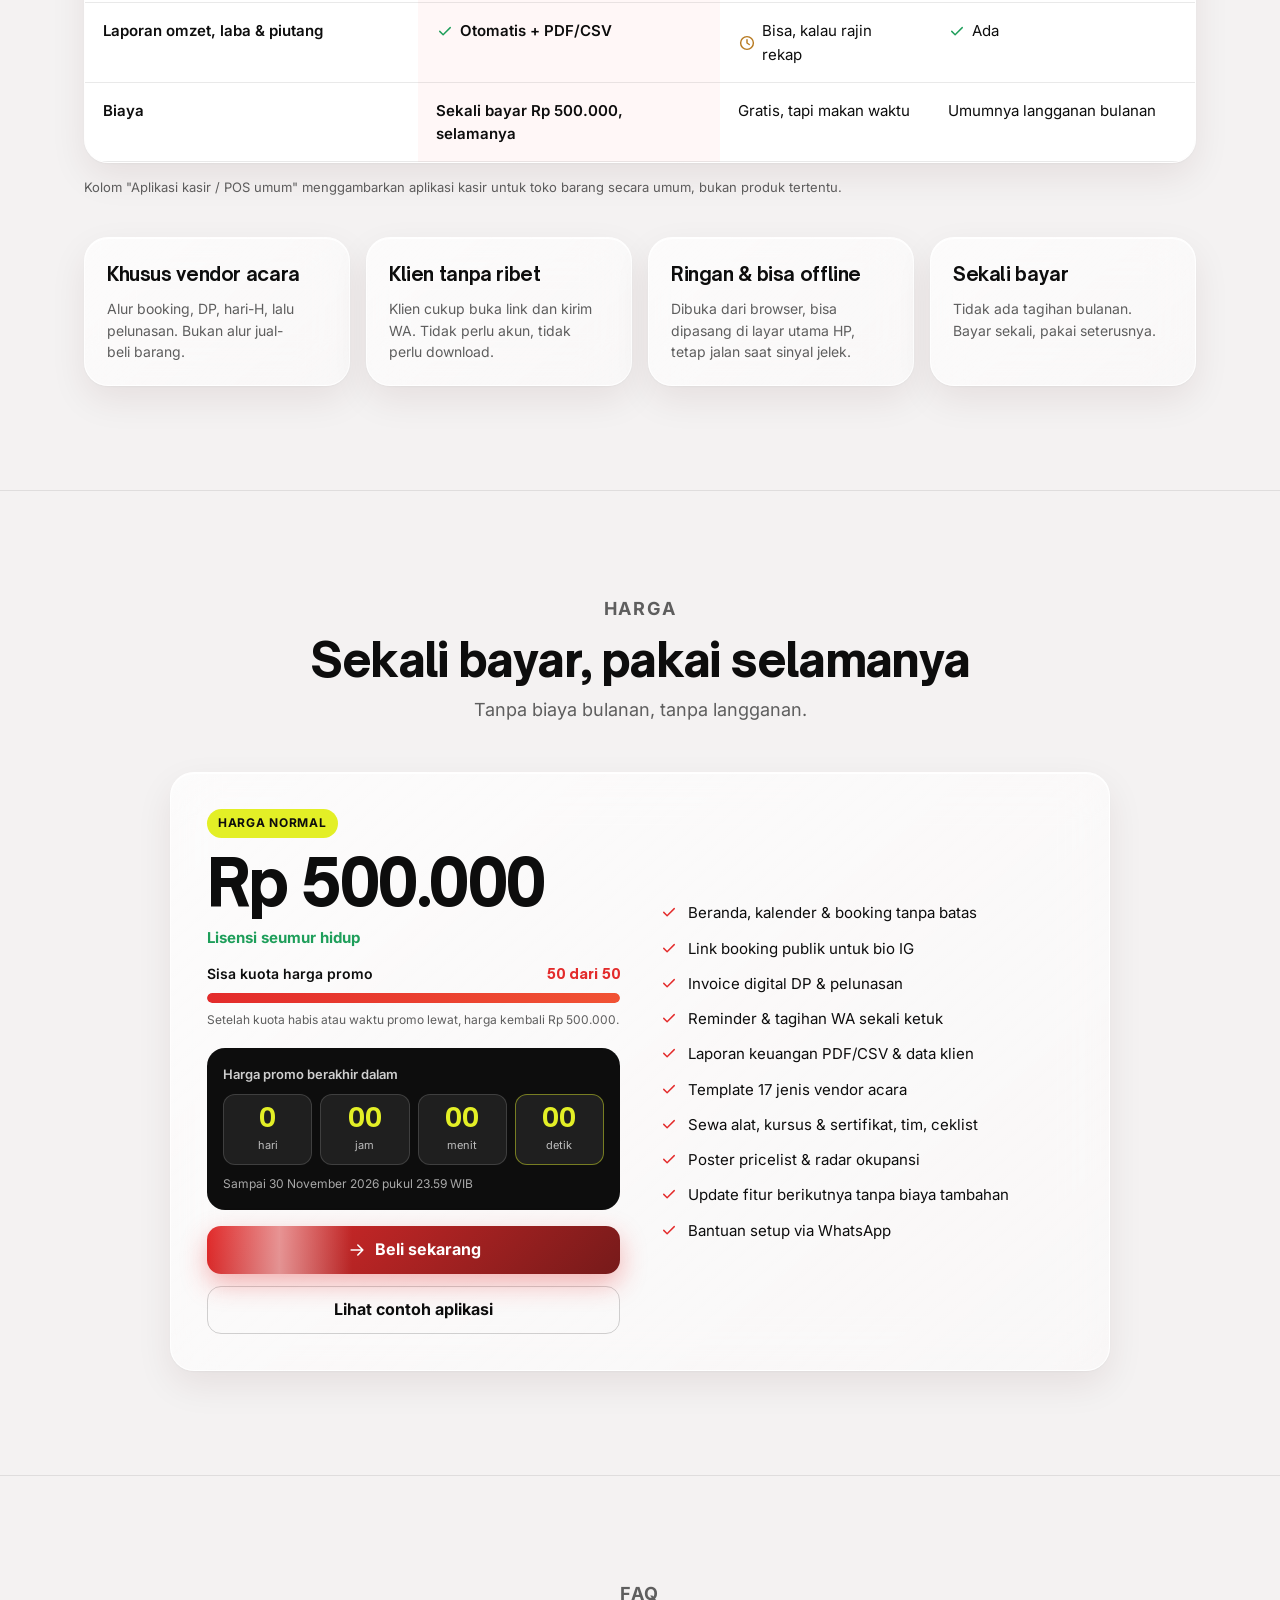
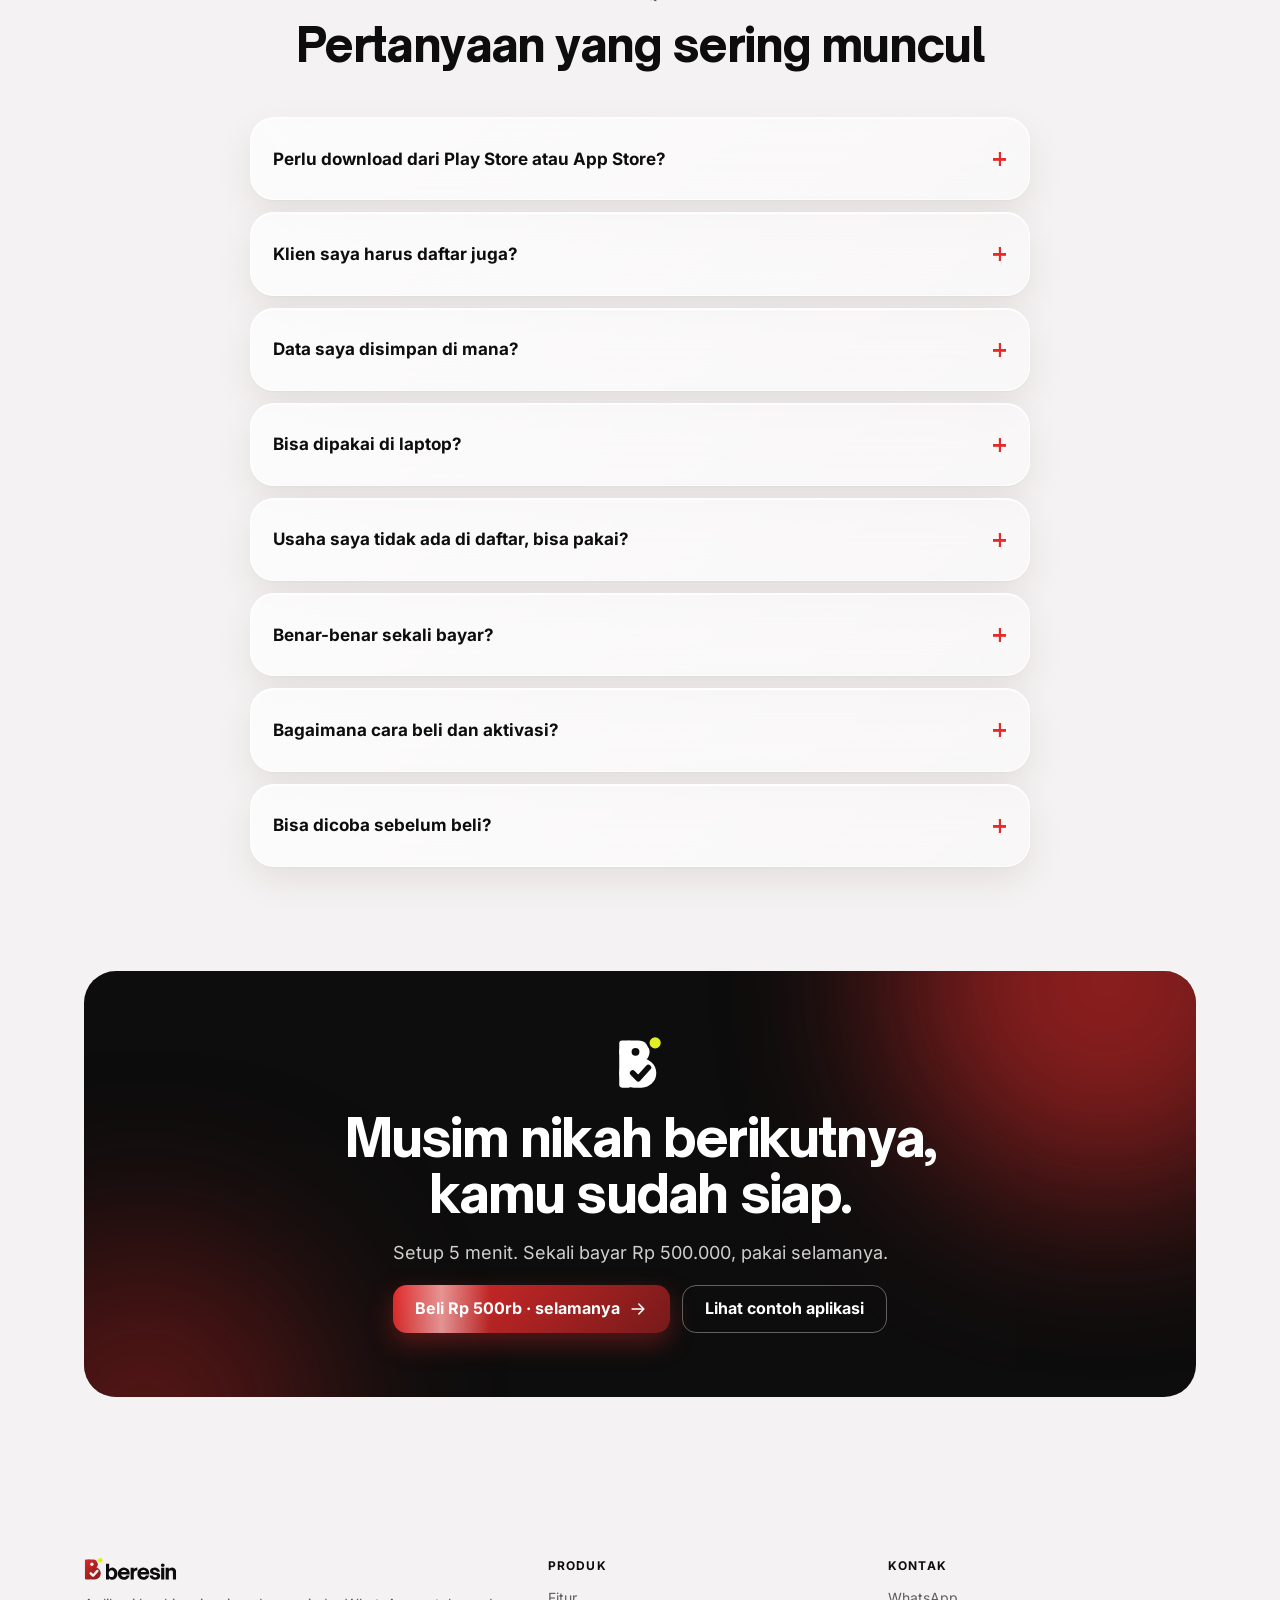
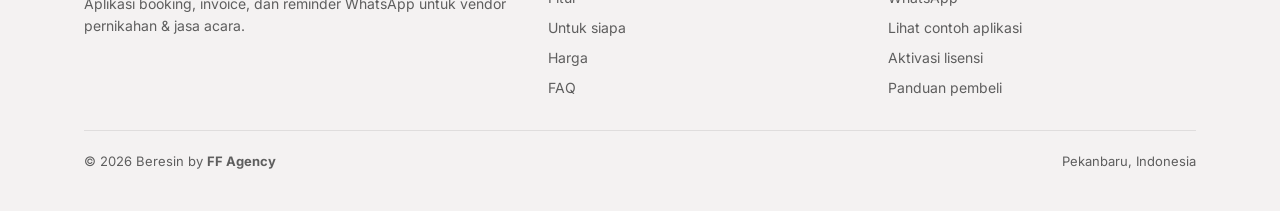
==== commit 2f5773f5: "Update (v28)" ====
--- a/landing/index.html
+++ b/landing/index.html
@@ -523,7 +523,7 @@
       <details class="kaca"><summary>Bisa dipakai di laptop?</summary><p>Bisa. Di layar lebar, Beresin tampil dengan menu samping dan tata letak yang lebih luas.</p></details>
       <details class="kaca"><summary>Usaha saya tidak ada di daftar, bisa pakai?</summary><p>Bisa. Pilih "Jasa lainnya", lalu ubah layanan, harga, dan ceklist sesuai bisnismu.</p></details>
       <details class="kaca"><summary>Benar-benar sekali bayar?</summary><p>Ya. Satu kali pembayaran untuk lisensi seumur hidup, tanpa biaya bulanan atau tahunan.</p></details>
-      <details class="kaca"><summary>Bagaimana cara beli dan aktivasi?</summary><p>Tekan tombol Beli dan selesaikan pembayaran. Setelah pembayaran berhasil, kode aktivasi 6 digit dikirim otomatis ke email kamu. Buka aplikasi Beresin, tekan "Aktifkan Beresin", lalu masukkan email dan kode itu.</p></details>
+      <details class="kaca"><summary>Bagaimana cara beli dan aktivasi?</summary><p>Tekan tombol Beli dan selesaikan pembayaran. Setelah pembayaran berhasil, kode aktivasi 6 digit dikirim otomatis ke email kamu. Buka aplikasi Beresin, tekan "Aktifkan Beresin", lalu masukkan email dan kode itu. Langkah lengkapnya ada di <a href="panduan/">panduan pembeli</a>.</p></details>
       <details class="kaca"><summary>Bisa dicoba sebelum beli?</summary><p>Bisa. Tanpa kode aktivasi, aplikasi terbuka dengan data contoh (usaha "Dina Makeup") supaya kamu bisa melihat semua fitur. Data contoh tidak tersimpan; data milikmu sendiri mulai tersimpan setelah aktivasi.</p></details>
     </div>
   </div>
@@ -548,7 +548,7 @@
     <div class="kaki">
       <div><img src="../img/beresin_logo_terang.svg" alt="beresin"><p>Aplikasi booking, invoice, dan reminder WhatsApp untuk vendor pernikahan &amp; jasa acara.</p></div>
       <div><h4>Produk</h4><ul><li><a href="#fitur">Fitur</a></li><li><a href="#untuk">Untuk siapa</a></li><li><a href="#harga">Harga</a></li><li><a href="#faq">FAQ</a></li></ul></div>
-      <div><h4>Kontak</h4><ul><li><a href="https://wa.me/628159845675?text=Halo%20FF%20Agency%2C%20saya%20mau%20tanya%20soal%20Beresin" target="_blank" rel="noopener">WhatsApp</a></li><li><a href="../">Lihat contoh aplikasi</a></li><li><a href="../#/aktivasi">Aktivasi lisensi</a></li></ul></div>
+      <div><h4>Kontak</h4><ul><li><a href="https://wa.me/628159845675?text=Halo%20FF%20Agency%2C%20saya%20mau%20tanya%20soal%20Beresin" target="_blank" rel="noopener">WhatsApp</a></li><li><a href="../">Lihat contoh aplikasi</a></li><li><a href="../#/aktivasi">Aktivasi lisensi</a></li><li><a href="panduan/">Panduan pembeli</a></li></ul></div>
     </div>
     <div class="kaki-bawah"><span>© 2026 Beresin by <b>FF Agency</b></span><span>Pekanbaru, Indonesia</span></div>
   </div>
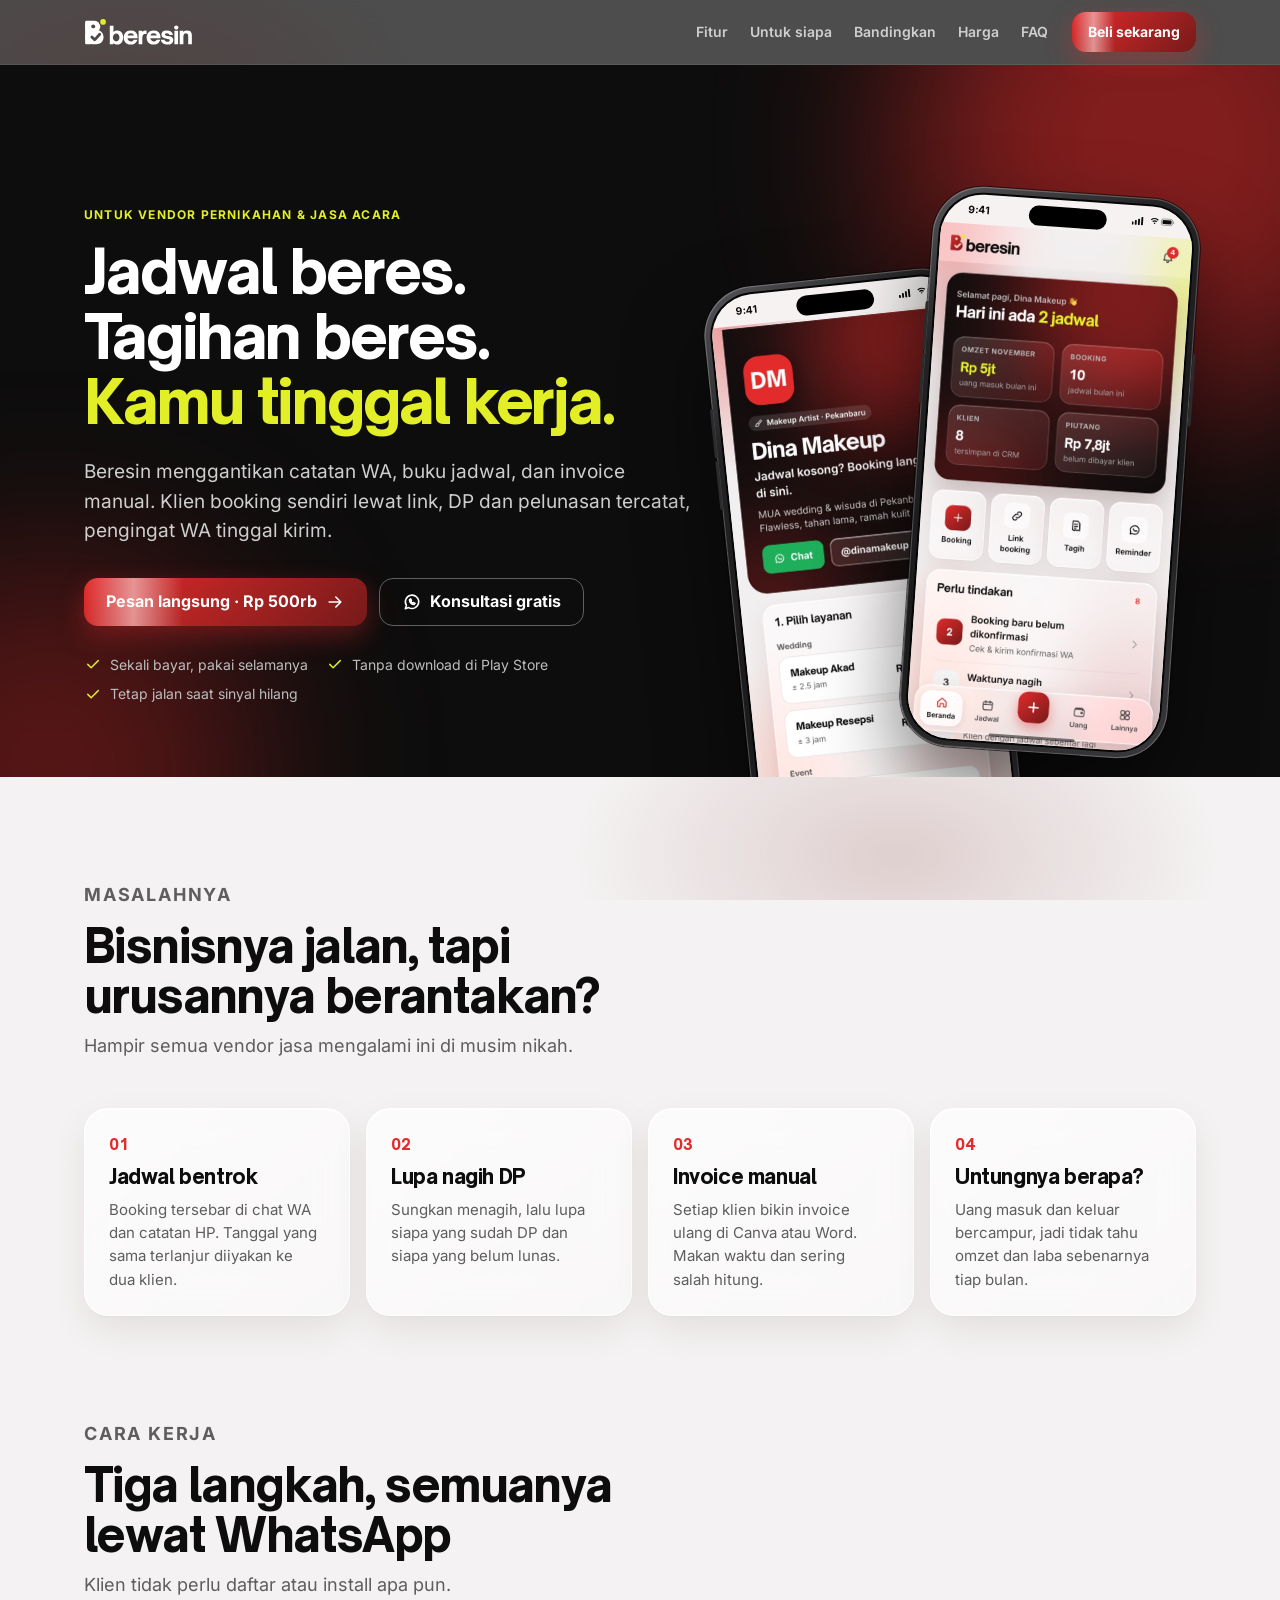
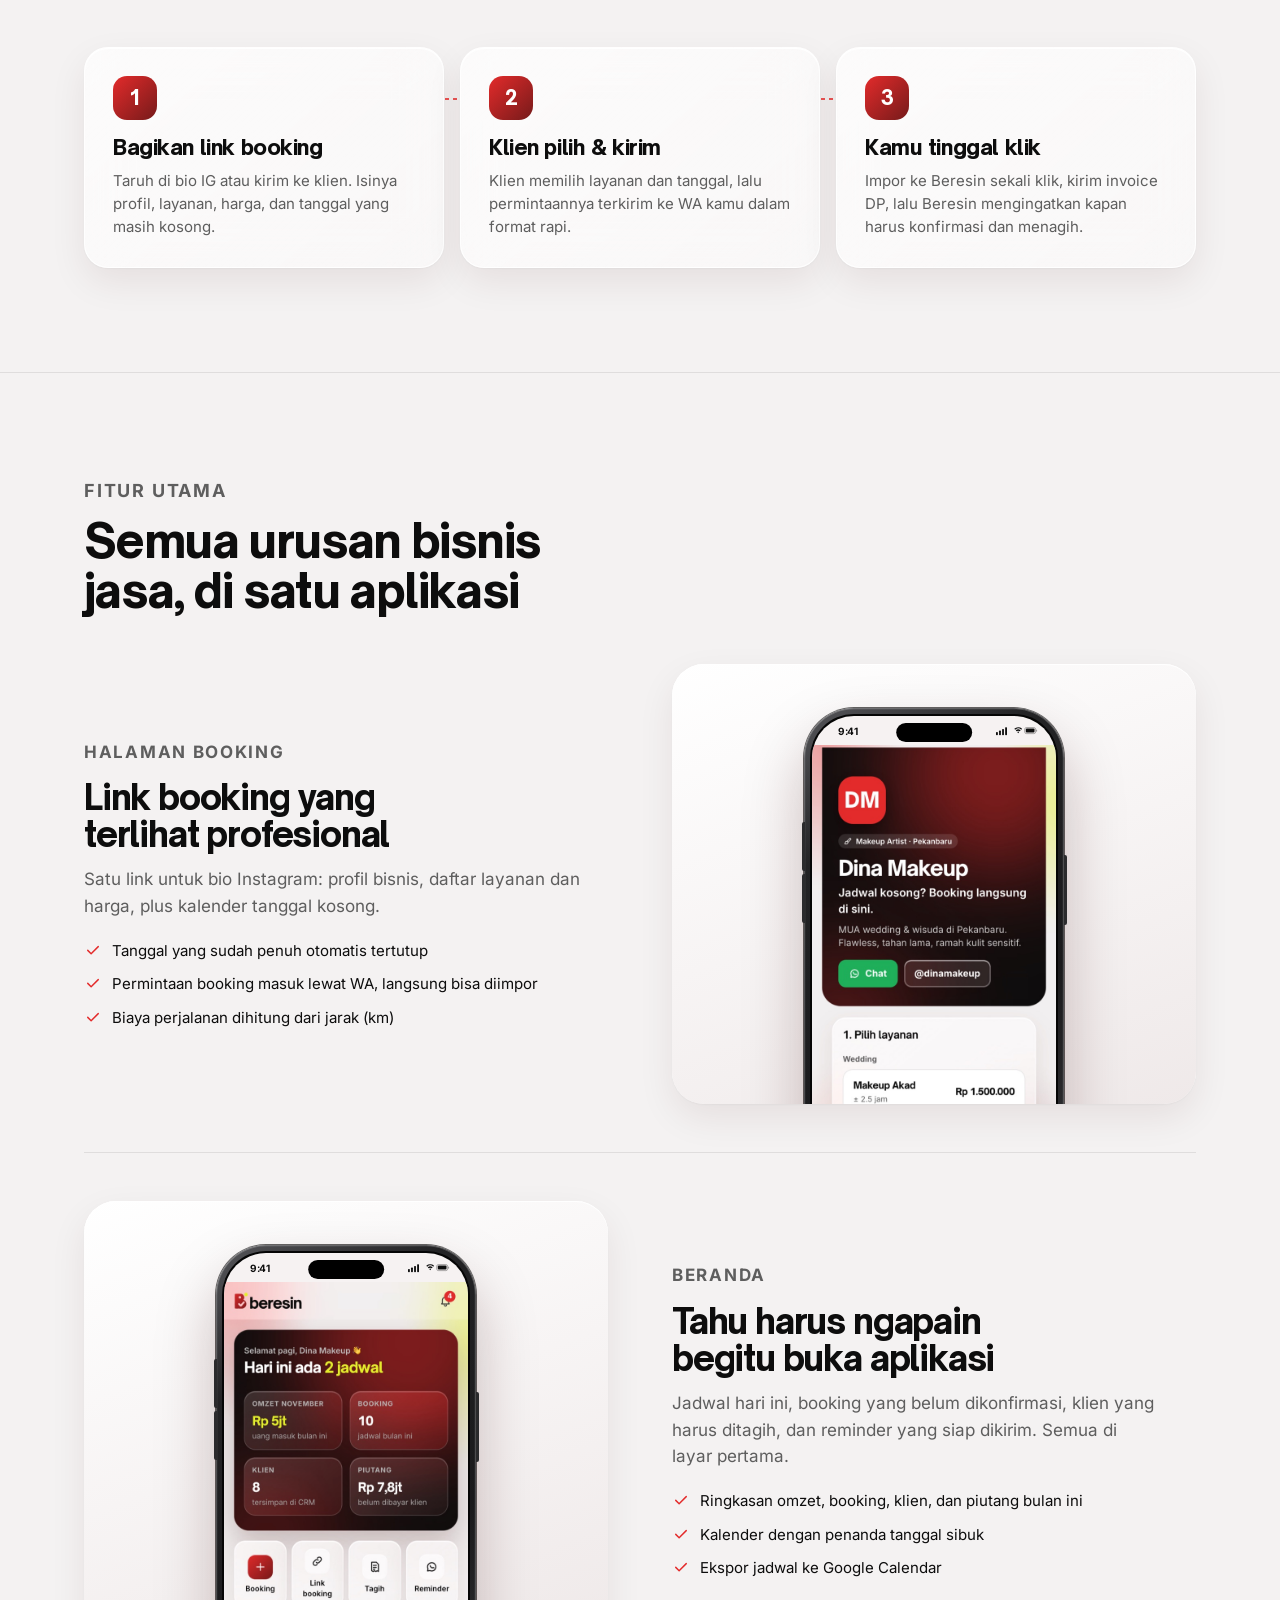
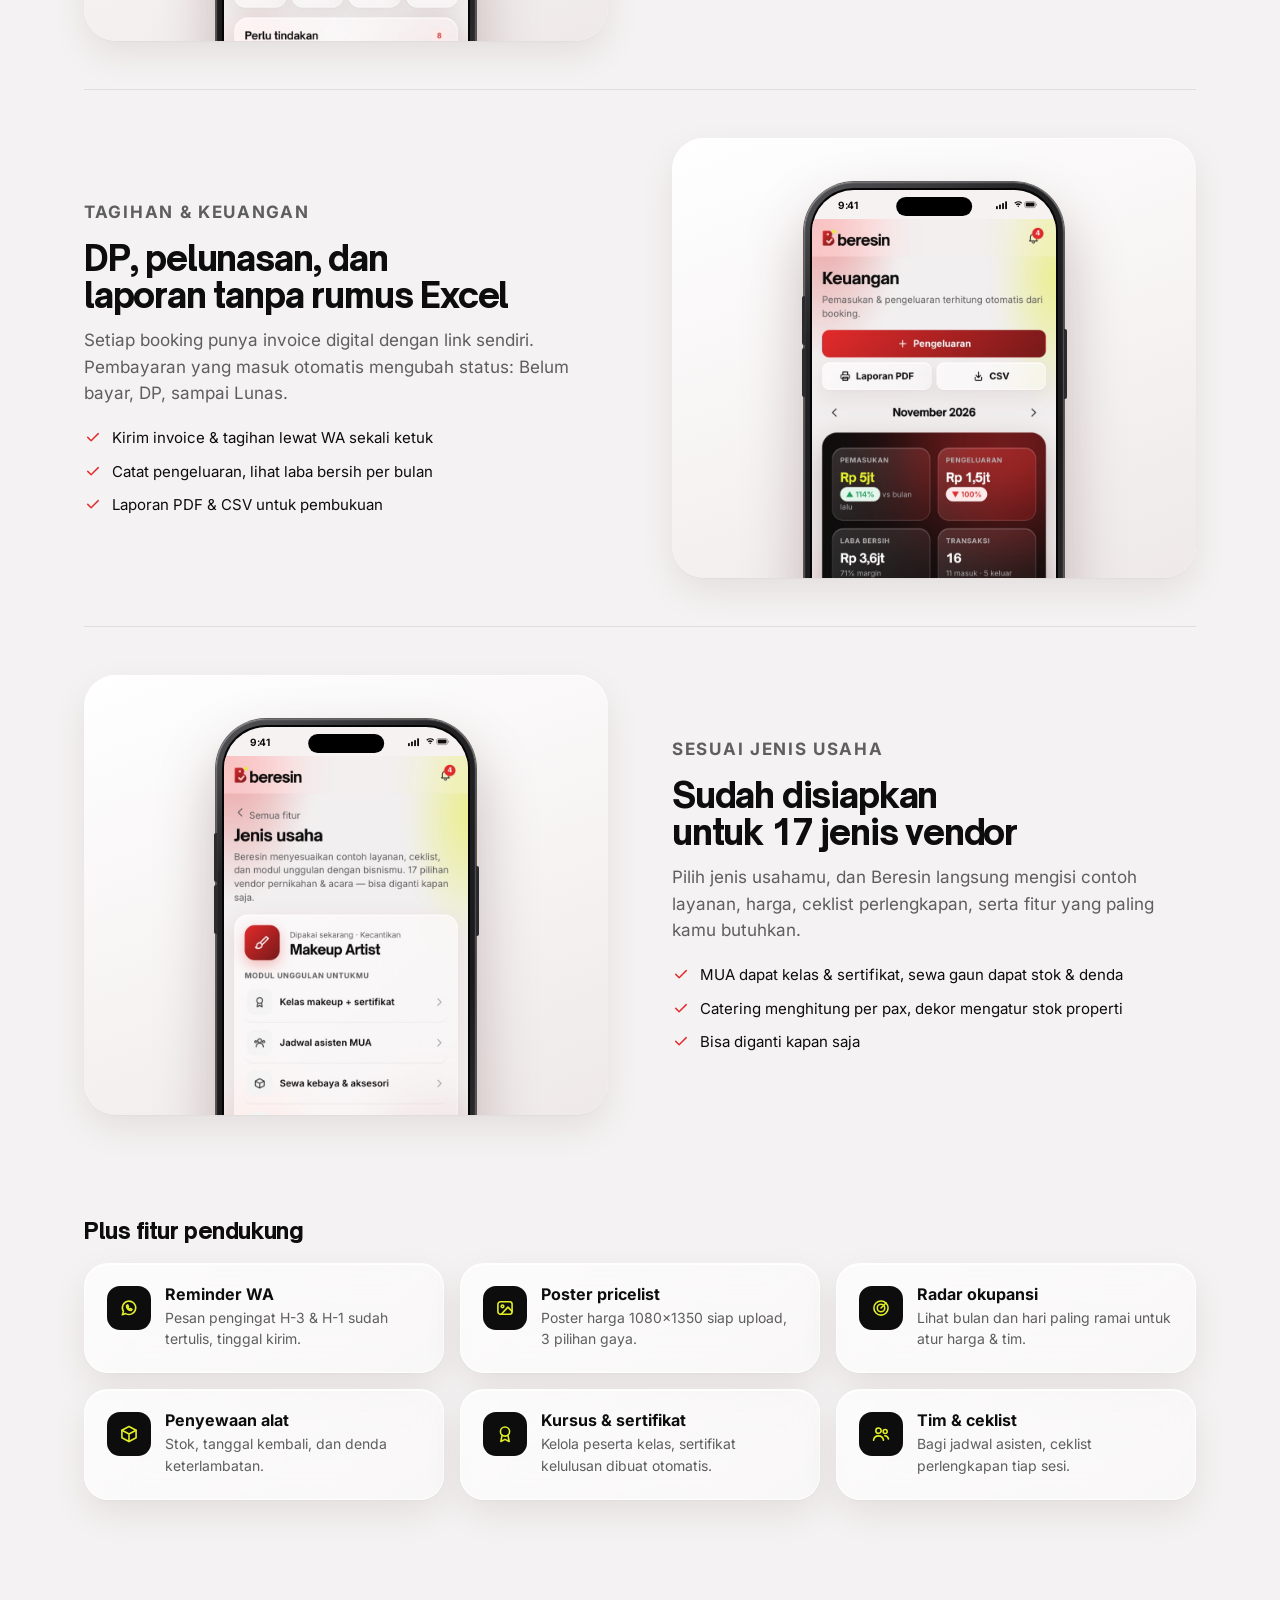
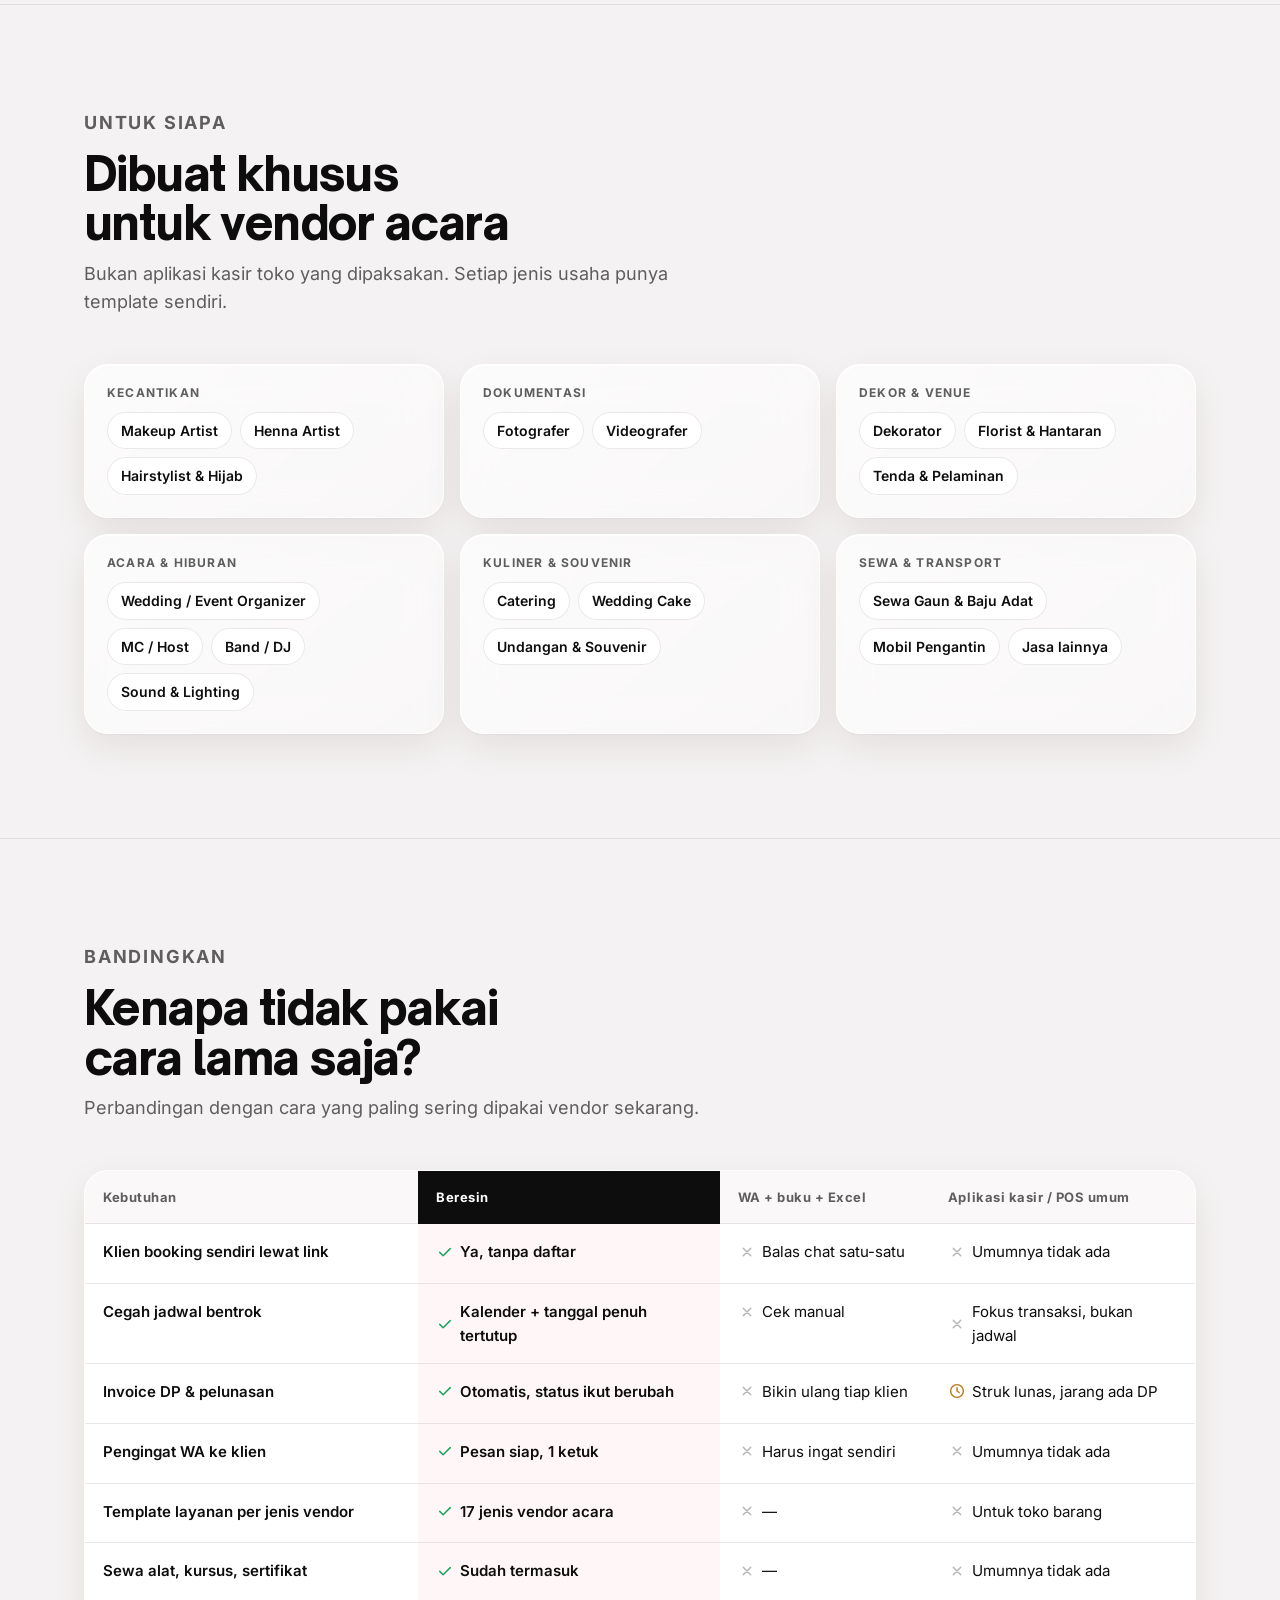
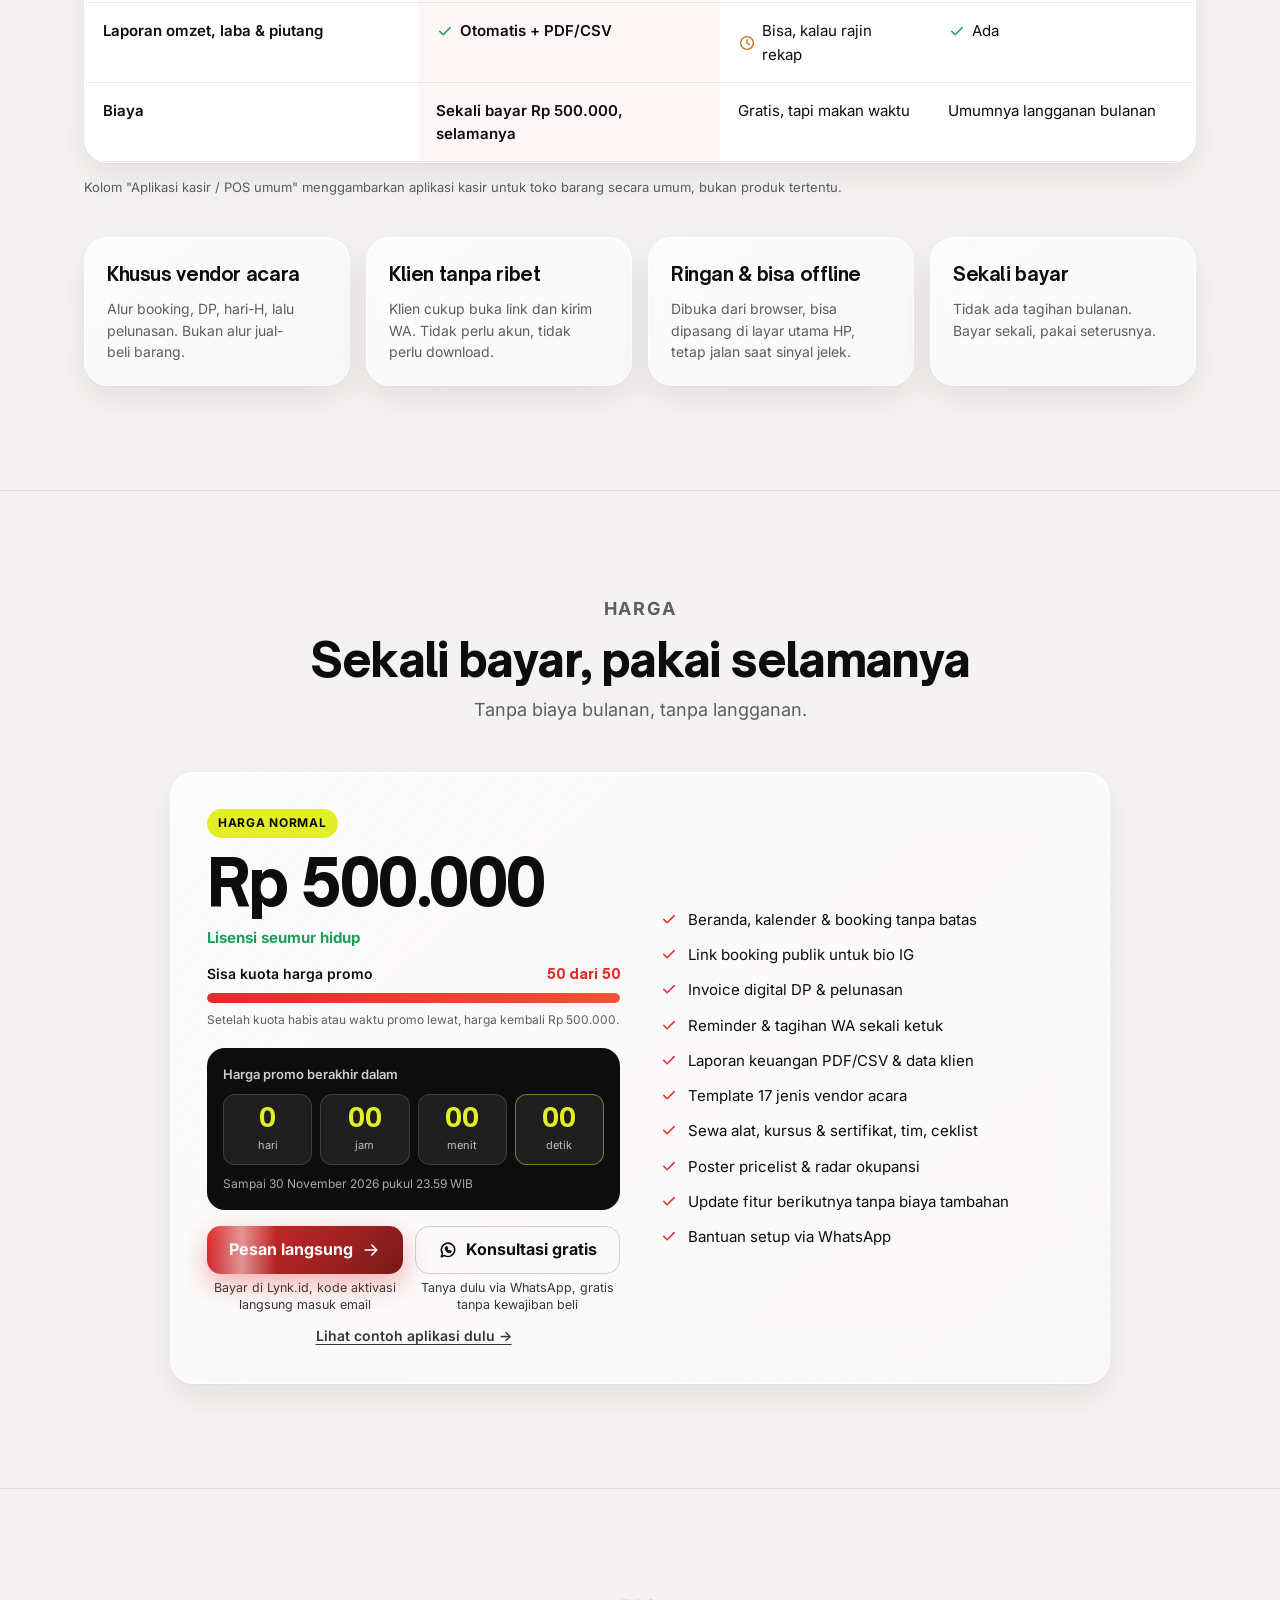
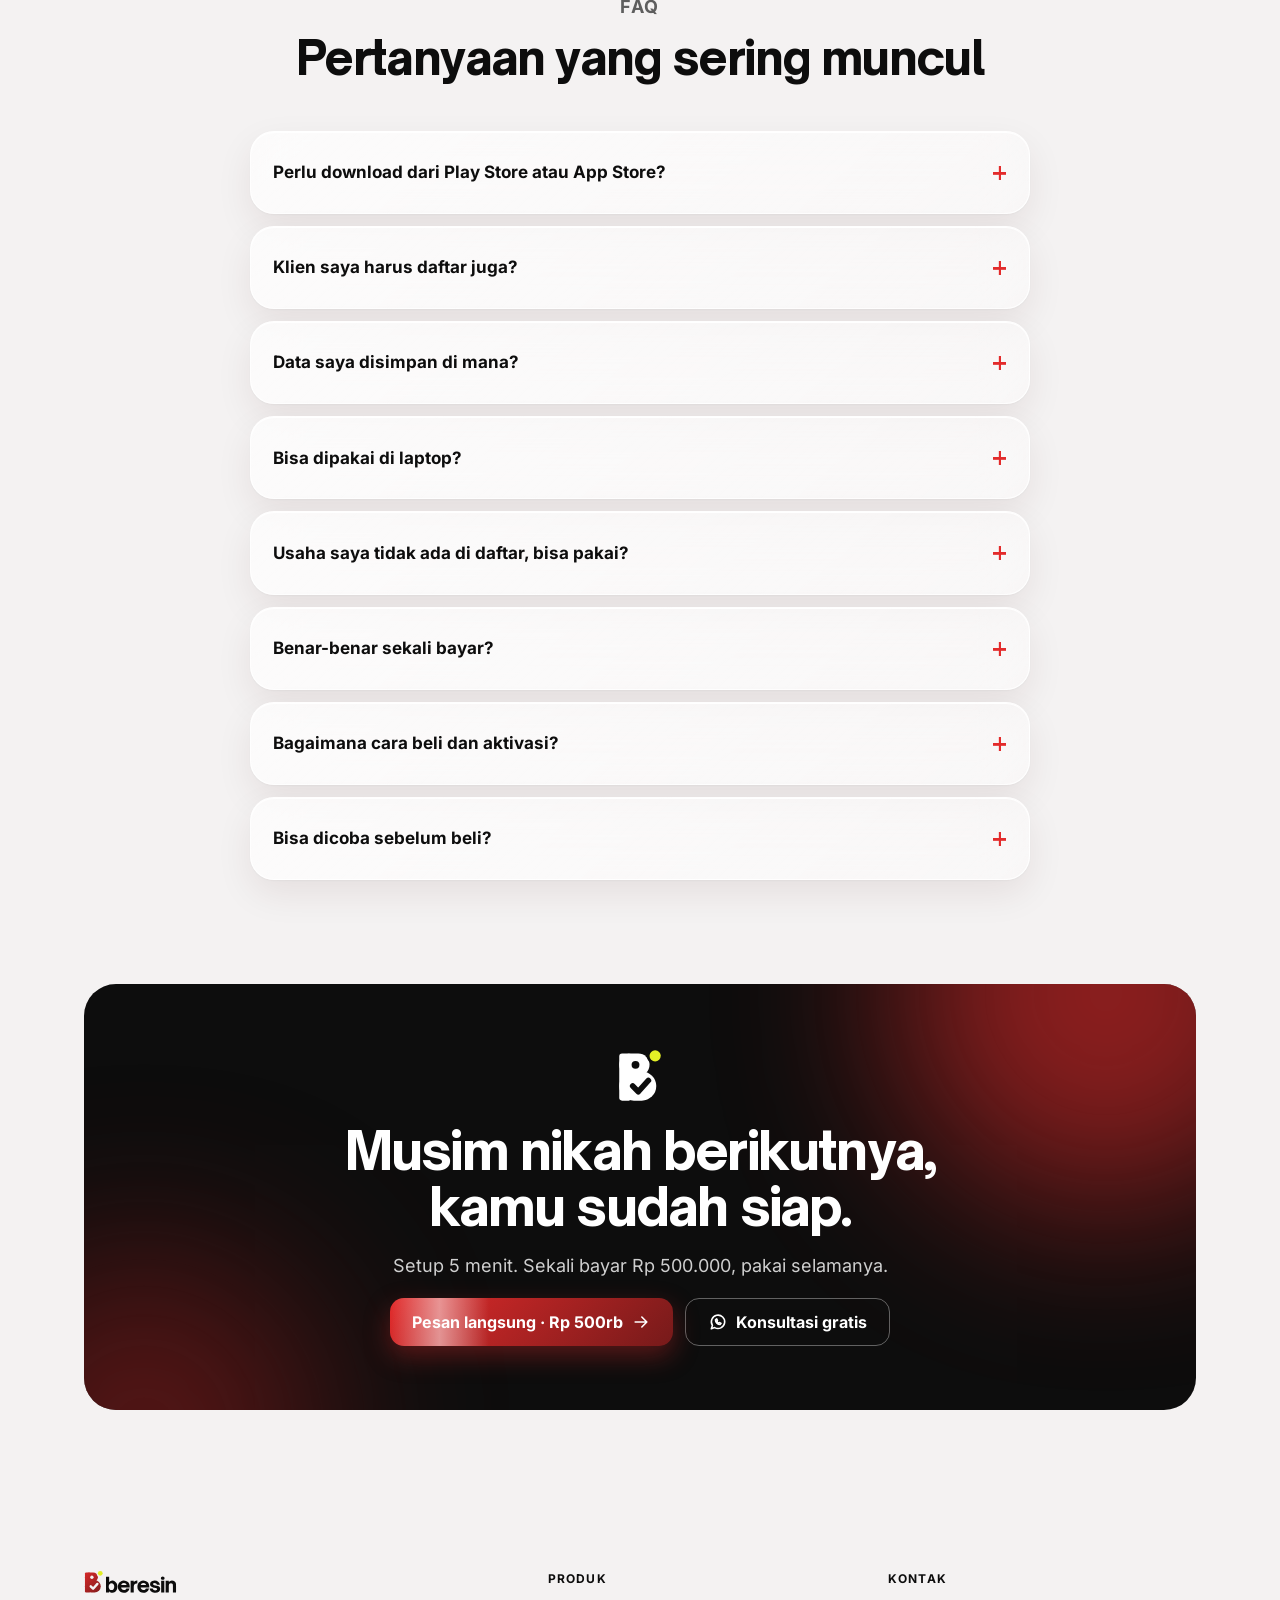
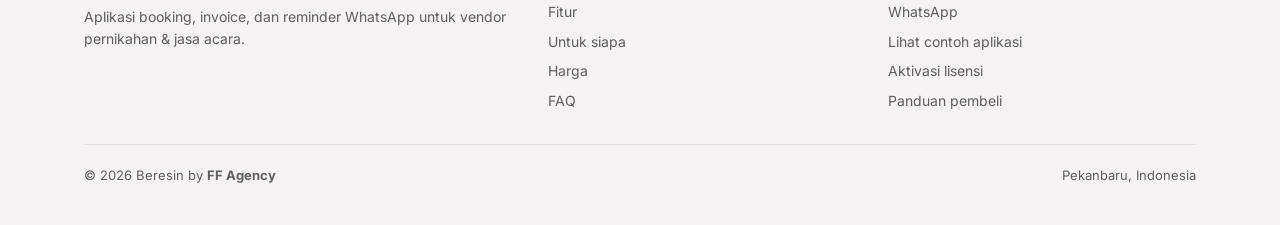
==== commit 76f576da: "Landing: 2 opsi Pesan langsung (Lynk) + Konsultasi gratis (WA) (v29)" ====
--- a/landing/index.html
+++ b/landing/index.html
@@ -198,6 +198,11 @@
 .kotak-waktu b{display:block;font-family:var(--judul);font-weight:800;font-size:26px;color:var(--neon);font-variant-numeric:tabular-nums;line-height:1.1}
 .kotak-waktu small{font-size:11px;color:#bdbdbd}
 .btn-blok{width:100%}
+.dua-opsi{display:grid;grid-template-columns:1fr 1fr;gap:12px}
+.dua-opsi .opsi{display:grid;gap:6px;align-content:start}
+.dua-opsi small{font-size:12.5px;line-height:1.35;color:var(--ink2);text-align:center}
+.link-contoh{justify-self:center;align-self:center;font-size:14px;font-weight:600;color:var(--ink2);text-decoration:underline;text-underline-offset:3px}
+@media (max-width:560px){.dua-opsi{grid-template-columns:1fr}}
 .kuota{display:grid;gap:8px;margin:2px 0}
 .kuota-atas{display:flex;justify-content:space-between;gap:10px;font-size:14px;font-weight:600}
 .kuota-atas b{color:var(--merah);font-family:var(--judul);font-weight:800}
@@ -356,8 +361,8 @@
       <h1 style="margin-top:14px">Jadwal beres.<br>Tagihan beres.<br><span>Kamu tinggal kerja.</span></h1>
       <p class="sub">Beresin menggantikan catatan WA, buku jadwal, dan invoice manual. Klien booking sendiri lewat link, DP dan pelunasan tercatat, pengingat WA tinggal kirim.</p>
       <div class="aksi">
-        <a class="btn btn-merah" href="#harga"><span>Beli <span data-harga data-normal="Rp 500rb">Rp 100rb</span> · selamanya</span> <svg class="ik"><use href="#arrow"/></svg></a>
-        <a class="btn btn-garis" href="https://wa.me/628159845675?text=Halo%20FF%20Agency%2C%20saya%20mau%20tanya%20soal%20Beresin" target="_blank" rel="noopener"><svg class="ik"><use href="#wa"/></svg> Tanya via WA</a>
+        <a class="btn btn-merah" data-beli href="https://lynk.id/ffagency/oznqk7yjwqoe" target="_blank" rel="noopener"><span>Pesan langsung · <span data-harga data-normal="Rp 500rb">Rp 100rb</span></span> <svg class="ik"><use href="#arrow"/></svg></a>
+        <a class="btn btn-garis" href="https://wa.me/628159845675?text=Halo%20FF%20Agency%2C%20saya%20mau%20konsultasi%20gratis%20soal%20Beresin" target="_blank" rel="noopener"><svg class="ik"><use href="#wa"/></svg> Konsultasi gratis</a>
       </div>
       <div class="janji">
         <span><svg class="ik"><use href="#cek"/></svg>Sekali bayar, pakai selamanya</span>
@@ -494,8 +499,11 @@
           <div class="kotak-waktu"><div><b id="cdH">0</b><small>hari</small></div><div><b id="cdJ">00</b><small>jam</small></div><div><b id="cdM">00</b><small>menit</small></div><div><b id="cdD">00</b><small>detik</small></div></div>
           <p class="ket" id="tglAkhir"></p>
         </div>
-        <a class="btn btn-merah btn-blok" id="tombolBeli" href="https://wa.me/628159845675?text=Halo%20FF%20Agency%2C%20saya%20mau%20beli%20Beresin%20(lifetime)" target="_blank" rel="noopener"><svg class="ik"><use href="#wa"/></svg> Beli lewat WhatsApp</a>
-        <a class="btn btn-garis gelap btn-blok" href="../">Lihat contoh aplikasi</a>
+        <div class="dua-opsi">
+          <div class="opsi"><a class="btn btn-merah btn-blok" id="tombolBeli" data-beli href="https://lynk.id/ffagency/oznqk7yjwqoe" target="_blank" rel="noopener">Pesan langsung <svg class="ik"><use href="#arrow"/></svg></a><small>Bayar di Lynk.id, kode aktivasi langsung masuk email</small></div>
+          <div class="opsi"><a class="btn btn-garis gelap btn-blok" href="https://wa.me/628159845675?text=Halo%20FF%20Agency%2C%20saya%20mau%20konsultasi%20gratis%20soal%20Beresin" target="_blank" rel="noopener"><svg class="ik"><use href="#wa"/></svg> Konsultasi gratis</a><small>Tanya dulu via WhatsApp, gratis tanpa kewajiban beli</small></div>
+        </div>
+        <a class="link-contoh" href="../">Lihat contoh aplikasi dulu →</a>
       </div>
       <ul class="satu-kanan">
         <li><svg class="ik"><use href="#cek"/></svg>Beranda, kalender &amp; booking tanpa batas</li>
@@ -537,7 +545,7 @@
       <img src="../img/beresin_simbol_putih.svg" alt="" style="height:56px">
       <h2>Musim nikah berikutnya,<br>kamu sudah siap.</h2>
       <p>Setup 5 menit. Sekali bayar <span data-harga data-normal="Rp 500.000">Rp 100.000</span>, pakai selamanya.</p>
-      <div style="display:flex;gap:12px;flex-wrap:wrap;justify-content:center"><a class="btn btn-merah" href="#harga"><span>Beli <span data-harga data-normal="Rp 500rb">Rp 100rb</span> · selamanya</span> <svg class="ik"><use href="#arrow"/></svg></a><a class="btn btn-garis" href="../">Lihat contoh aplikasi</a></div>
+      <div style="display:flex;gap:12px;flex-wrap:wrap;justify-content:center"><a class="btn btn-merah" data-beli href="https://lynk.id/ffagency/oznqk7yjwqoe" target="_blank" rel="noopener"><span>Pesan langsung · <span data-harga data-normal="Rp 500rb">Rp 100rb</span></span> <svg class="ik"><use href="#arrow"/></svg></a><a class="btn btn-garis" href="https://wa.me/628159845675?text=Halo%20FF%20Agency%2C%20saya%20mau%20konsultasi%20gratis%20soal%20Beresin" target="_blank" rel="noopener"><svg class="ik"><use href="#wa"/></svg> Konsultasi gratis</a></div>
     </div>
   </div>
 </section>
@@ -570,7 +578,8 @@
 const SHEET_CSV = '';
 
 document.documentElement.classList.add('js');
-if (LINK_BELI) { const t = document.getElementById('tombolBeli'); t.href = LINK_BELI; t.innerHTML = '<svg class="ik"><use href="#arrow"/></svg> Beli sekarang'; }
+if (LINK_BELI) document.querySelectorAll('[data-beli]').forEach(a => { a.href = LINK_BELI; });
+else document.querySelectorAll('[data-beli]').forEach(a => { a.href = 'https://wa.me/628159845675?text=Halo%20FF%20Agency%2C%20saya%20mau%20beli%20Beresin%20(lifetime)'; });
 (function () {
   const akhir = new Date(PROMO_SAMPAI).getTime(), $ = id => document.getElementById(id), dua = n => String(n).padStart(2, '0');
   $('tglAkhir').textContent = 'Sampai ' + new Date(akhir).toLocaleString('id-ID', { dateStyle: 'long', timeStyle: 'short', timeZone: 'Asia/Jakarta' }) + ' WIB';
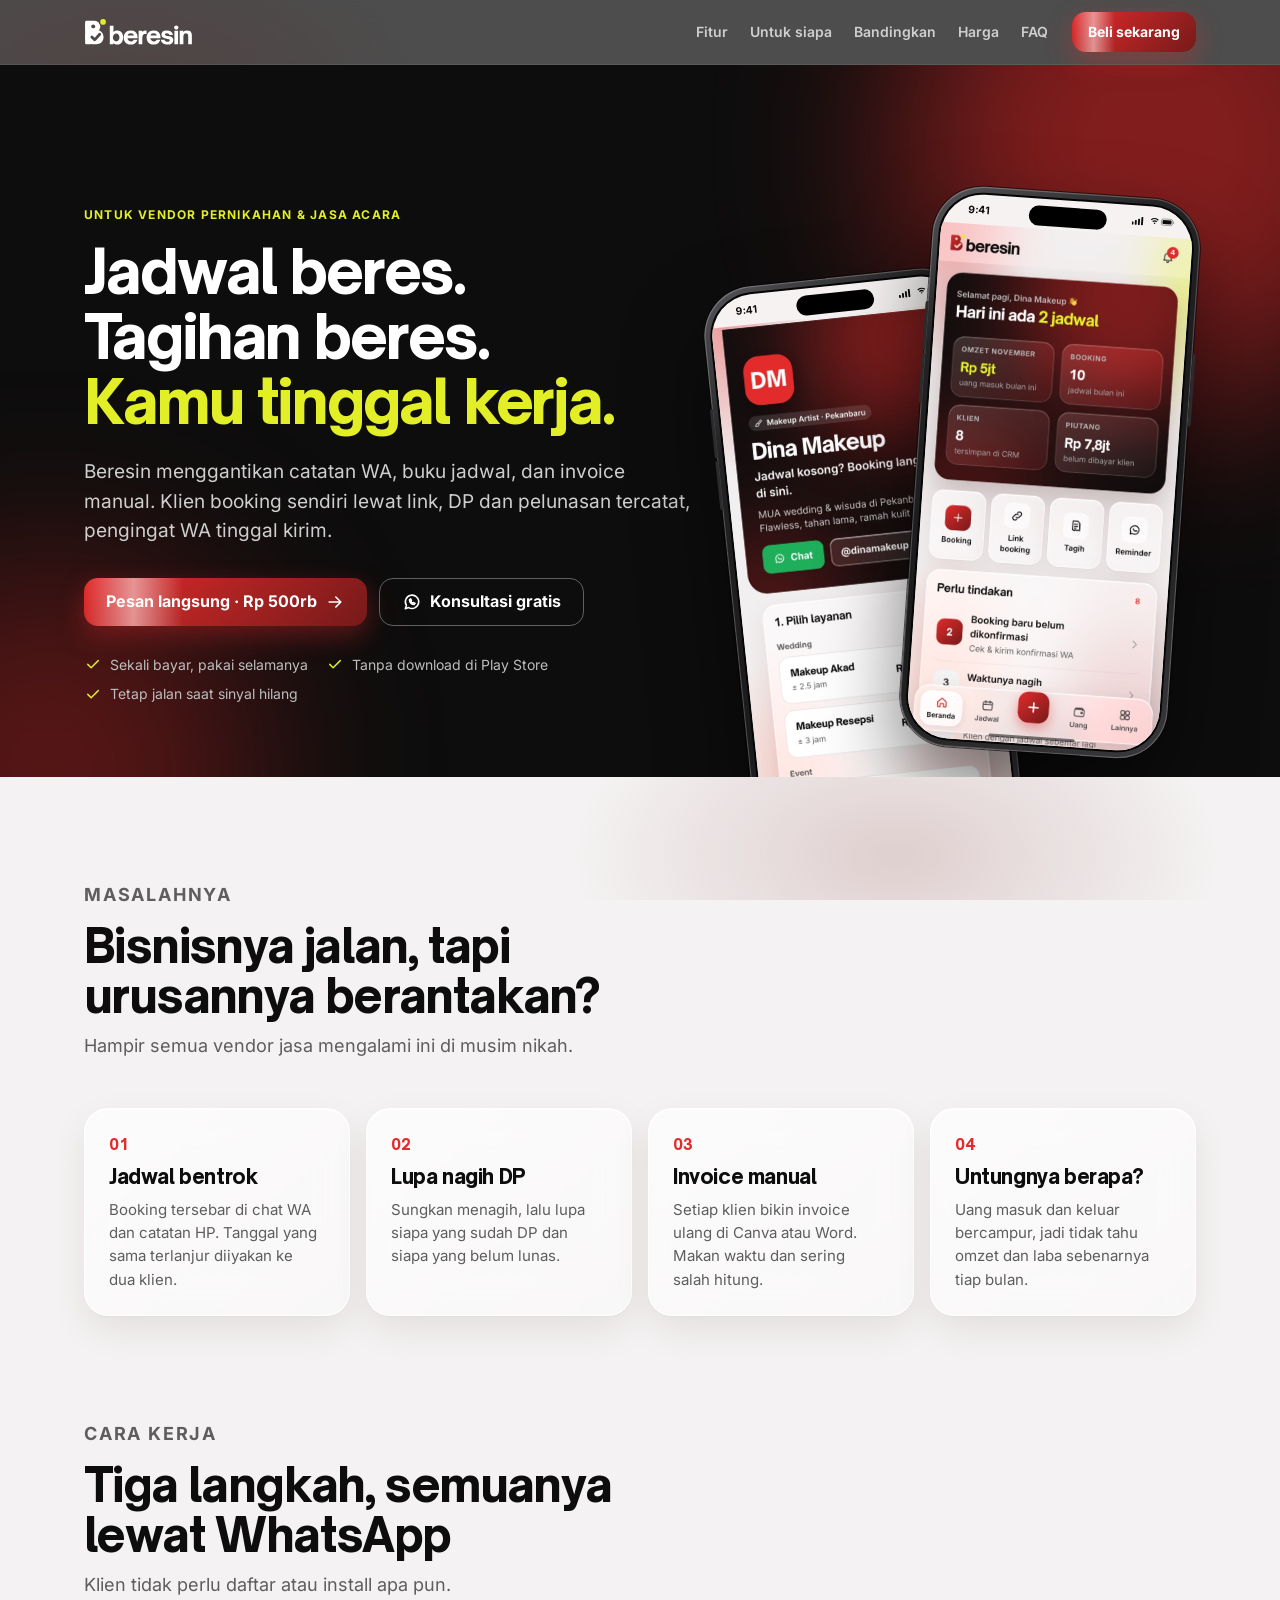
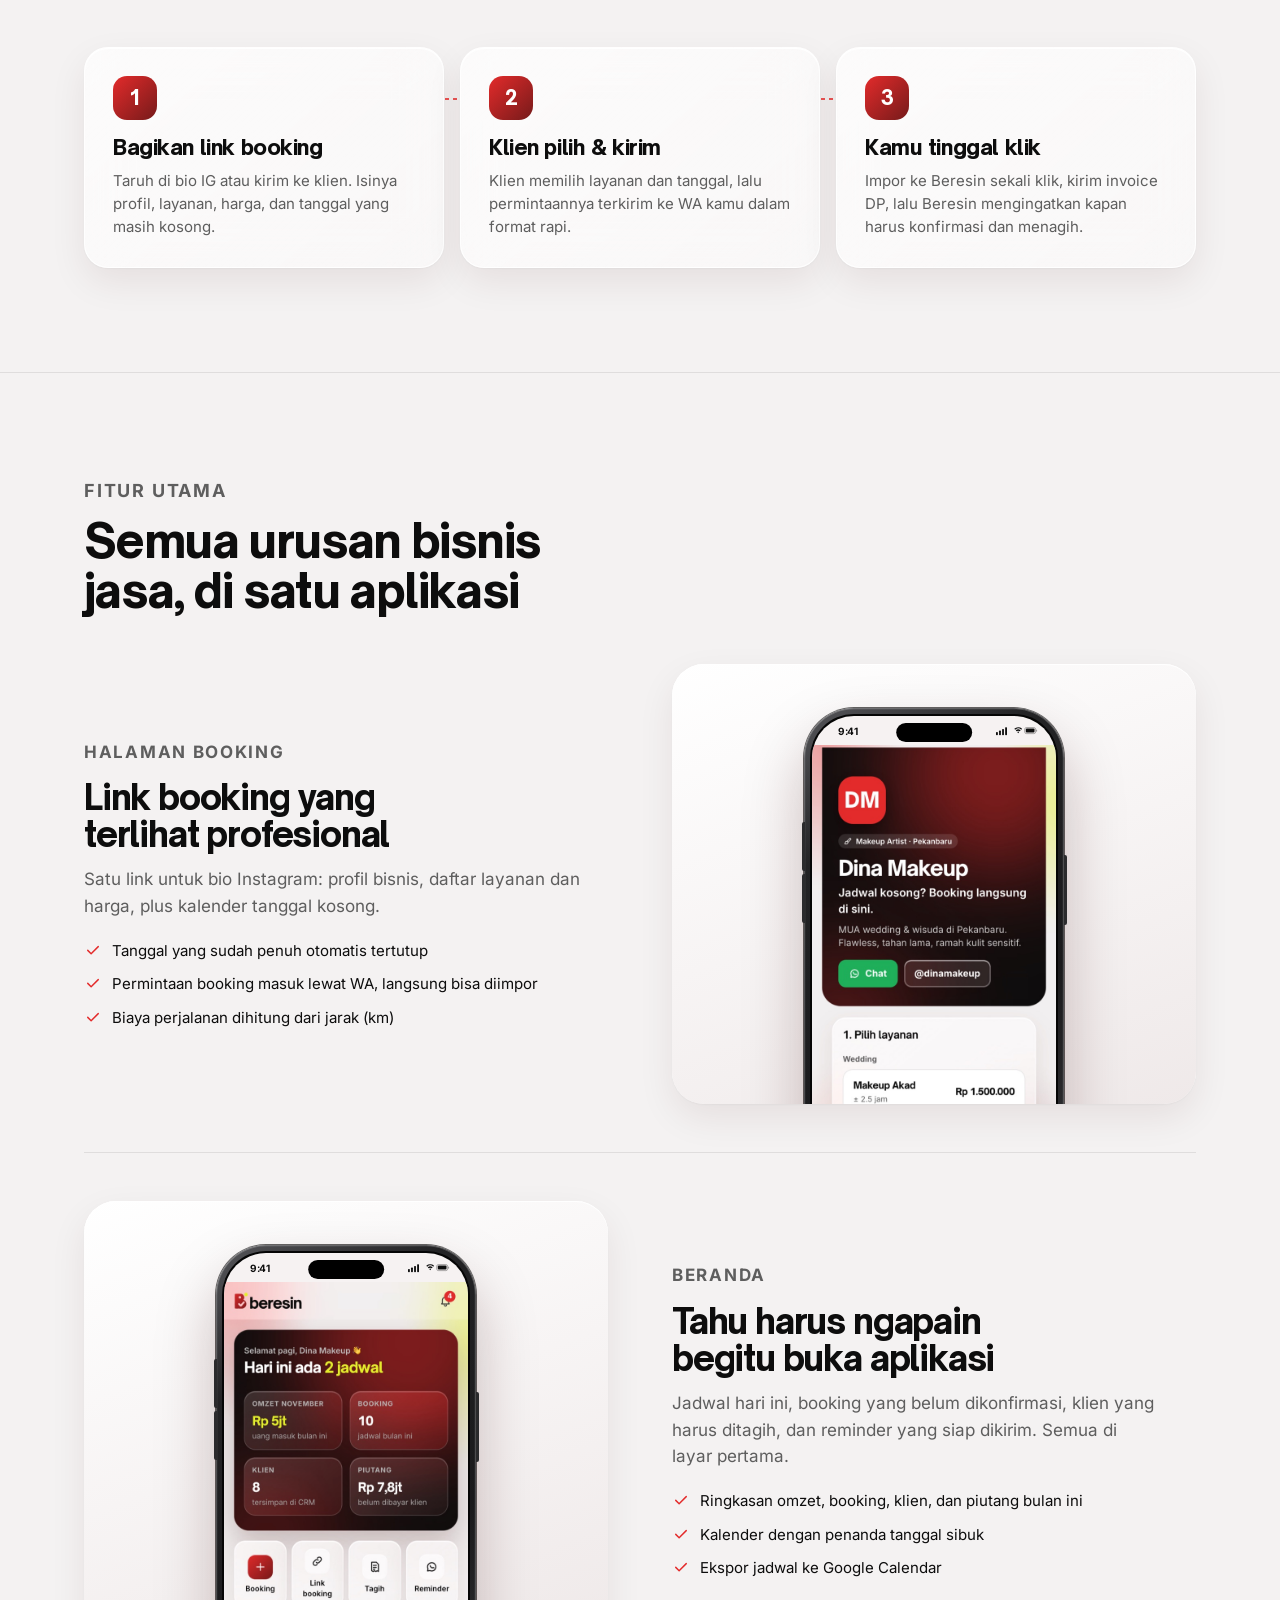
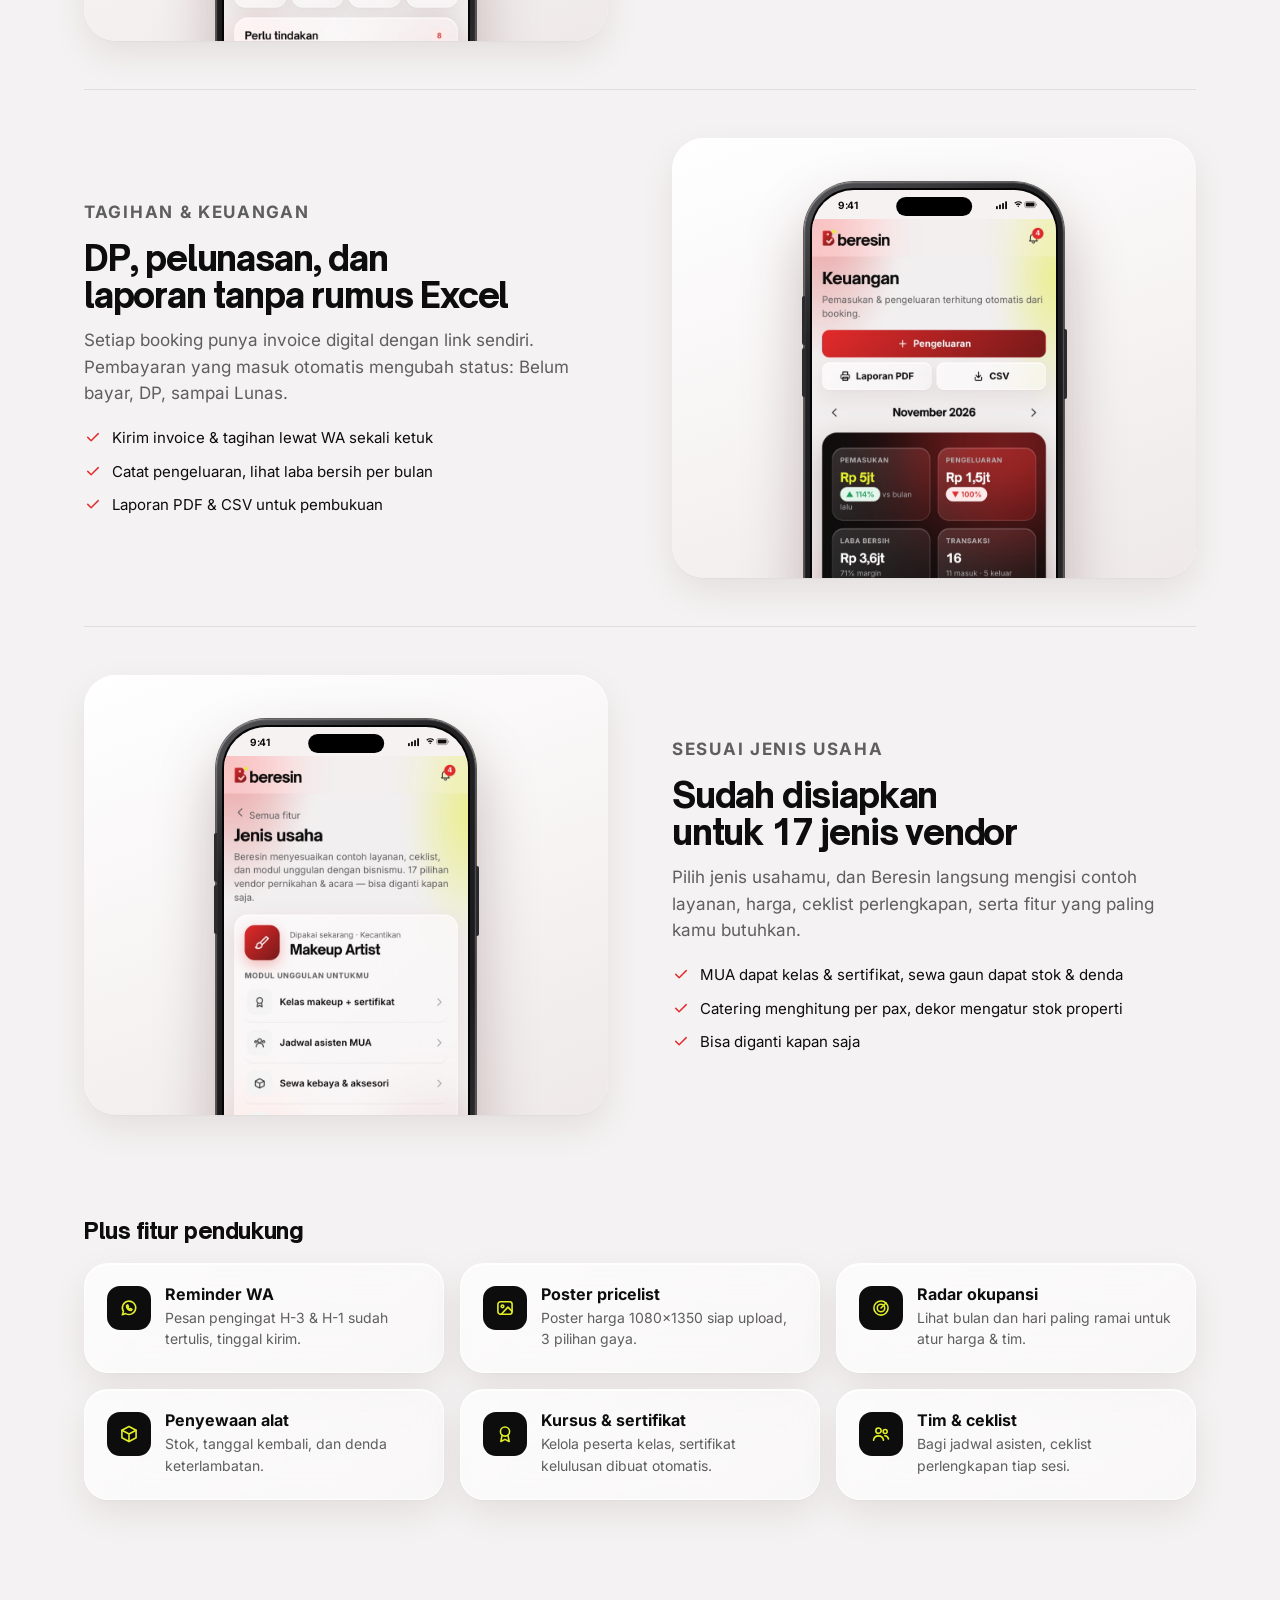
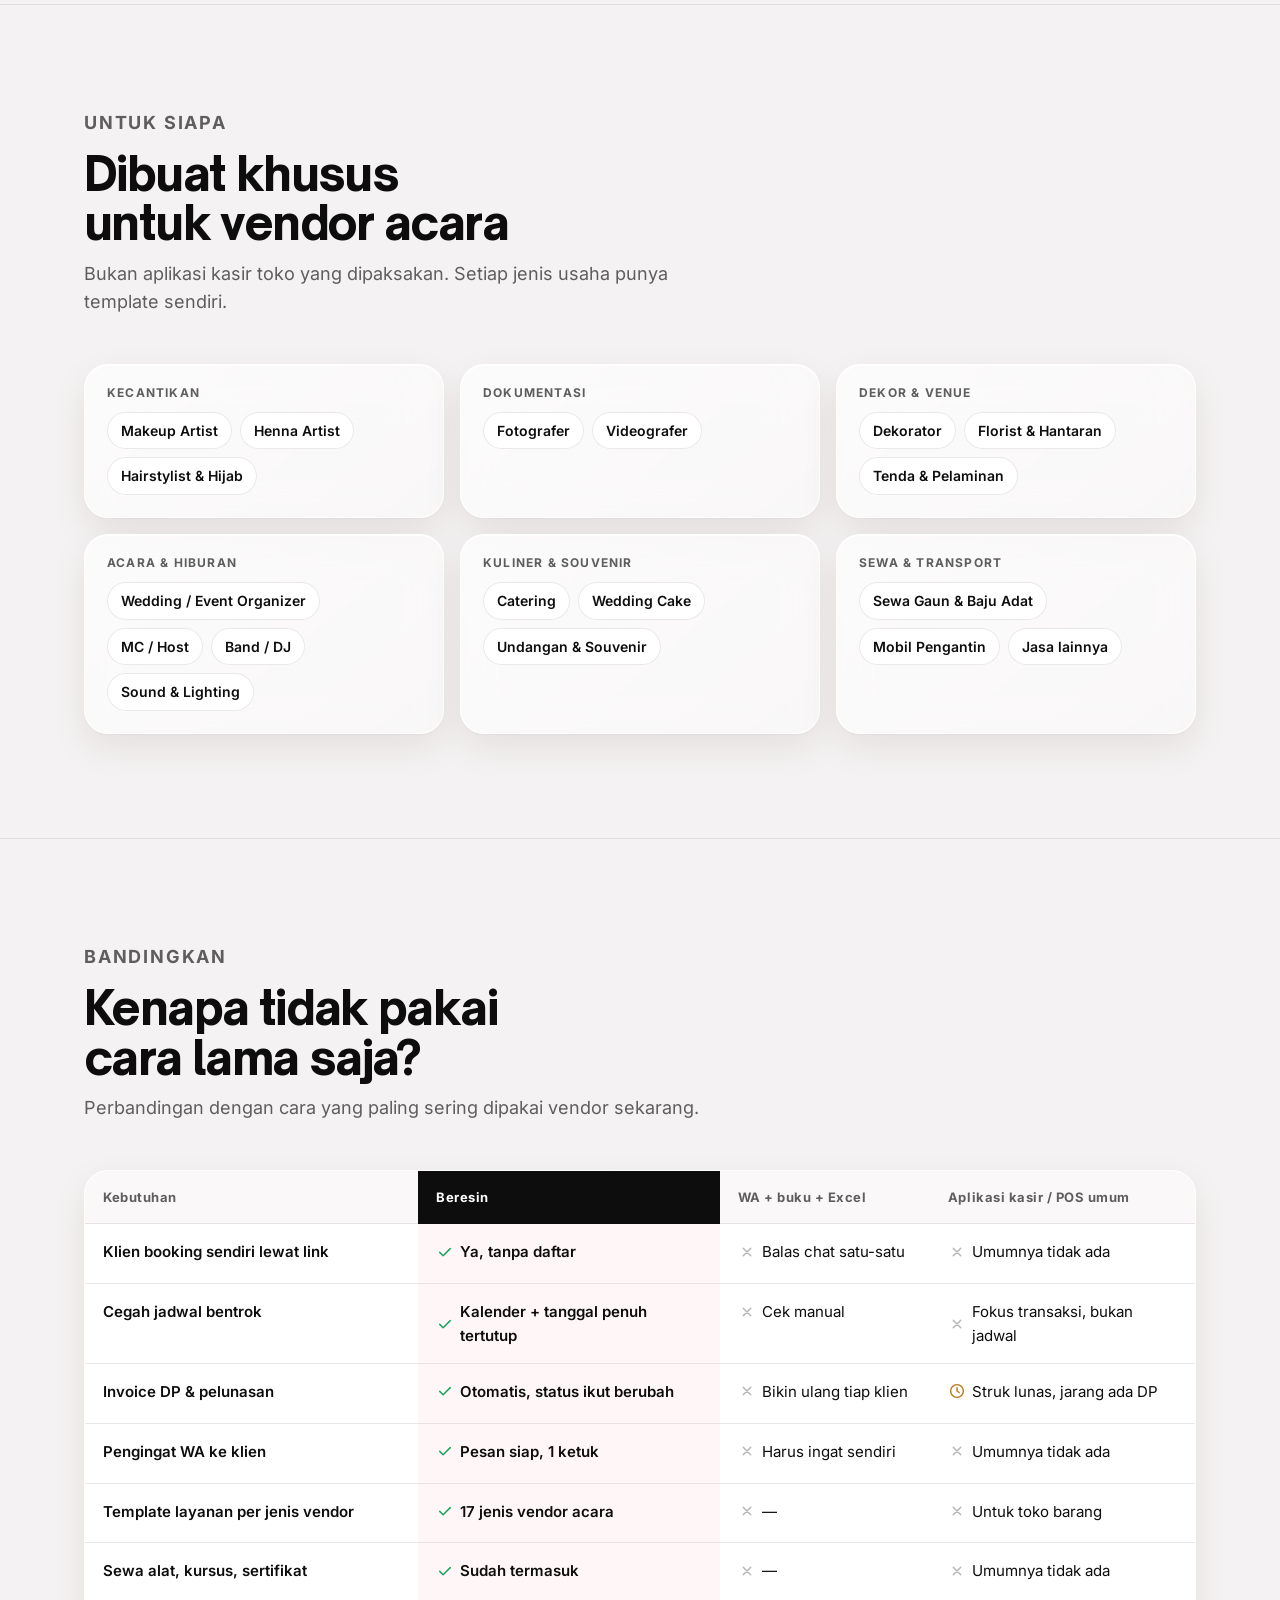
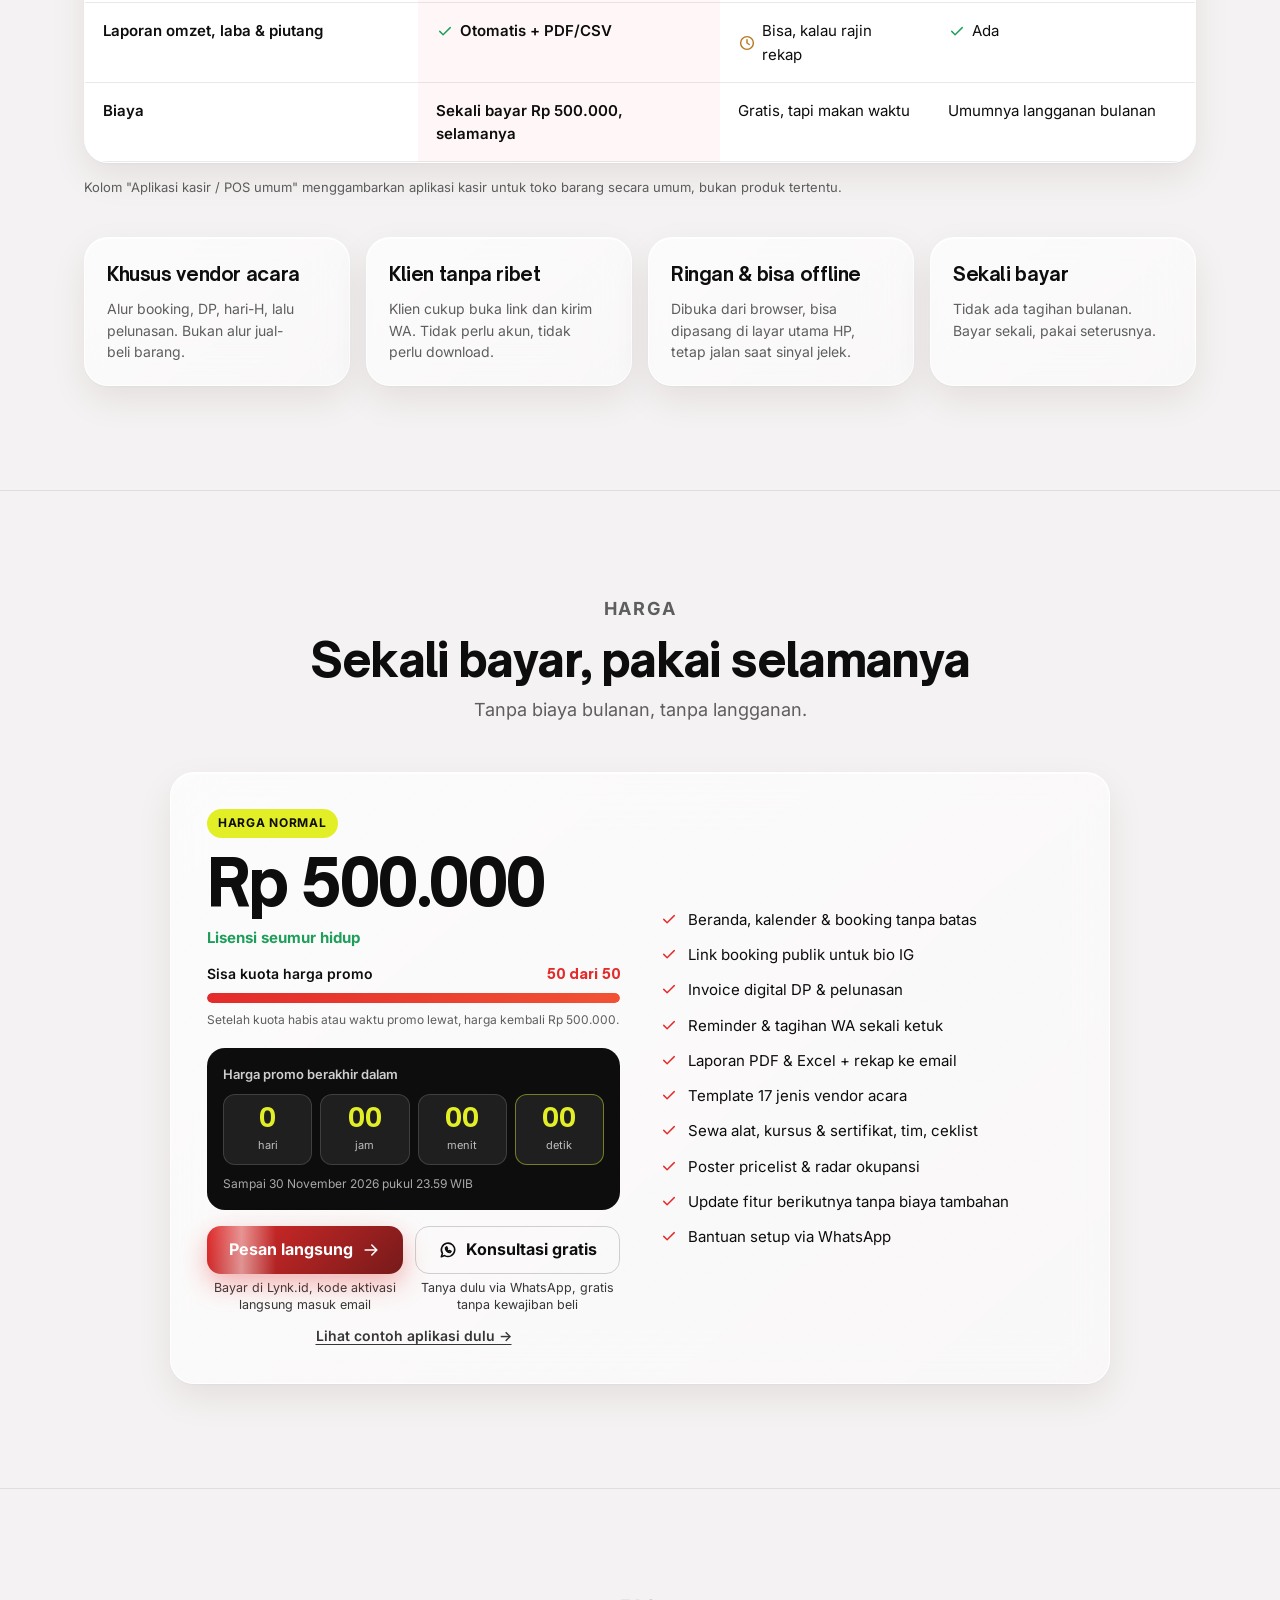
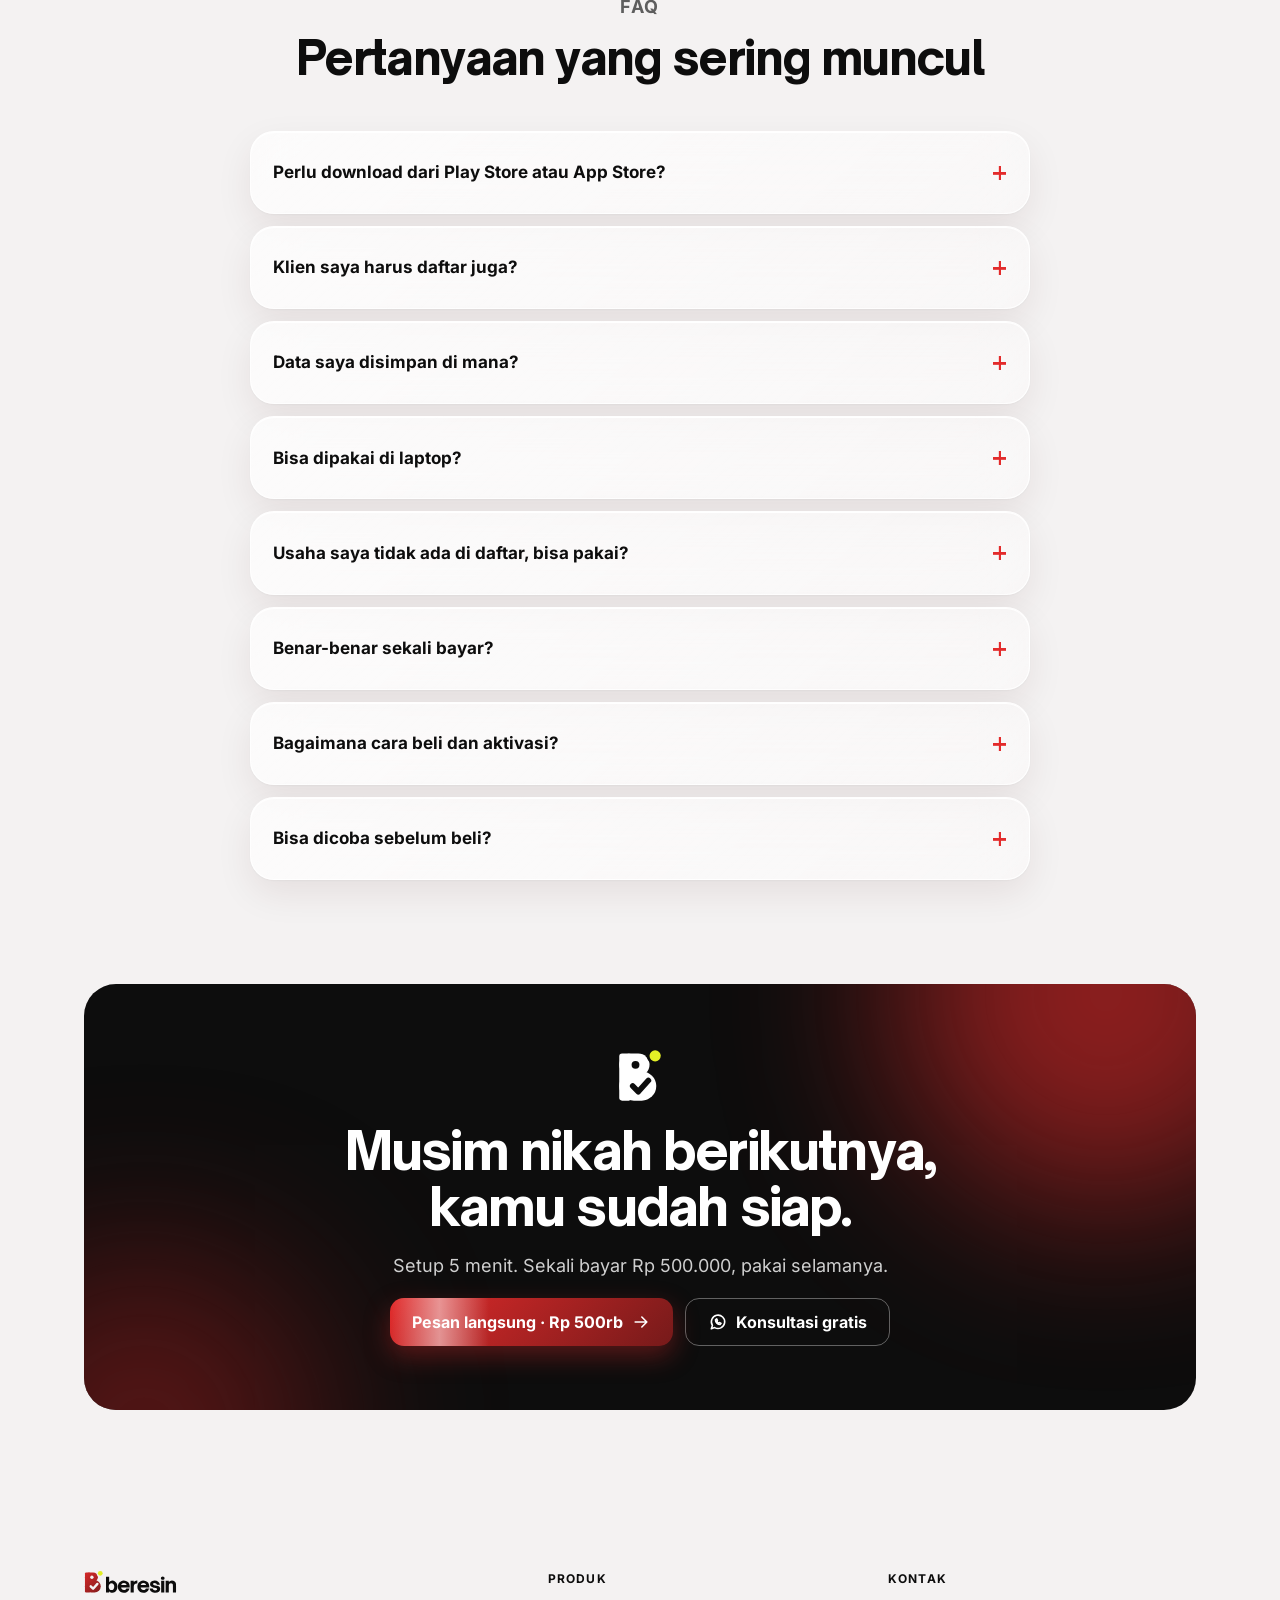
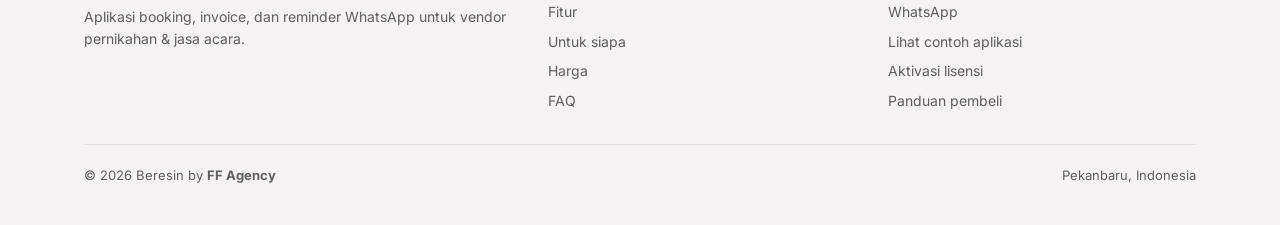
==== commit 6e7483d0: "Reminder: hapus janji kirim otomatis; FAQ sinkron sudah aktif (v30)" ====
--- a/landing/index.html
+++ b/landing/index.html
@@ -510,7 +510,7 @@
         <li><svg class="ik"><use href="#cek"/></svg>Link booking publik untuk bio IG</li>
         <li><svg class="ik"><use href="#cek"/></svg>Invoice digital DP &amp; pelunasan</li>
         <li><svg class="ik"><use href="#cek"/></svg>Reminder &amp; tagihan WA sekali ketuk</li>
-        <li><svg class="ik"><use href="#cek"/></svg>Laporan keuangan PDF/CSV &amp; data klien</li>
+        <li><svg class="ik"><use href="#cek"/></svg>Laporan PDF &amp; Excel + rekap ke email</li>
         <li><svg class="ik"><use href="#cek"/></svg>Template 17 jenis vendor acara</li>
         <li><svg class="ik"><use href="#cek"/></svg>Sewa alat, kursus &amp; sertifikat, tim, ceklist</li>
         <li><svg class="ik"><use href="#cek"/></svg>Poster pricelist &amp; radar okupansi</li>
@@ -527,7 +527,7 @@
     <div class="faq">
       <details class="kaca"><summary>Perlu download dari Play Store atau App Store?</summary><p>Tidak. Beresin dibuka dari browser HP atau laptop. Kalau mau terasa seperti aplikasi, pilih "Tambahkan ke Layar Utama" dan ikonnya muncul di HP.</p></details>
       <details class="kaca"><summary>Klien saya harus daftar juga?</summary><p>Tidak. Klien cukup membuka link booking kamu, memilih layanan dan tanggal, lalu menekan kirim. Permintaannya masuk ke WhatsApp kamu.</p></details>
-      <details class="kaca"><summary>Data saya disimpan di mana?</summary><p>Saat ini data tersimpan di perangkat yang kamu pakai, jadi tetap bisa dibuka tanpa internet. Gunakan fitur Backup di Setelan secara berkala. Sinkron antar perangkat sedang disiapkan.</p></details>
+      <details class="kaca"><summary>Data saya disimpan di mana?</summary><p>Data tersimpan di perangkatmu, jadi tetap bisa dibuka tanpa internet. Setelah aktivasi, nyalakan Sinkron cloud di Setelan: data ikut tersalin ke cloud dan muncul juga di perangkat keduamu, plus cadangan harian otomatis. Rekap bulanan (PDF, Excel, cadangan) juga bisa dikirim ke email kamu.</p></details>
       <details class="kaca"><summary>Bisa dipakai di laptop?</summary><p>Bisa. Di layar lebar, Beresin tampil dengan menu samping dan tata letak yang lebih luas.</p></details>
       <details class="kaca"><summary>Usaha saya tidak ada di daftar, bisa pakai?</summary><p>Bisa. Pilih "Jasa lainnya", lalu ubah layanan, harga, dan ceklist sesuai bisnismu.</p></details>
       <details class="kaca"><summary>Benar-benar sekali bayar?</summary><p>Ya. Satu kali pembayaran untuk lisensi seumur hidup, tanpa biaya bulanan atau tahunan.</p></details>
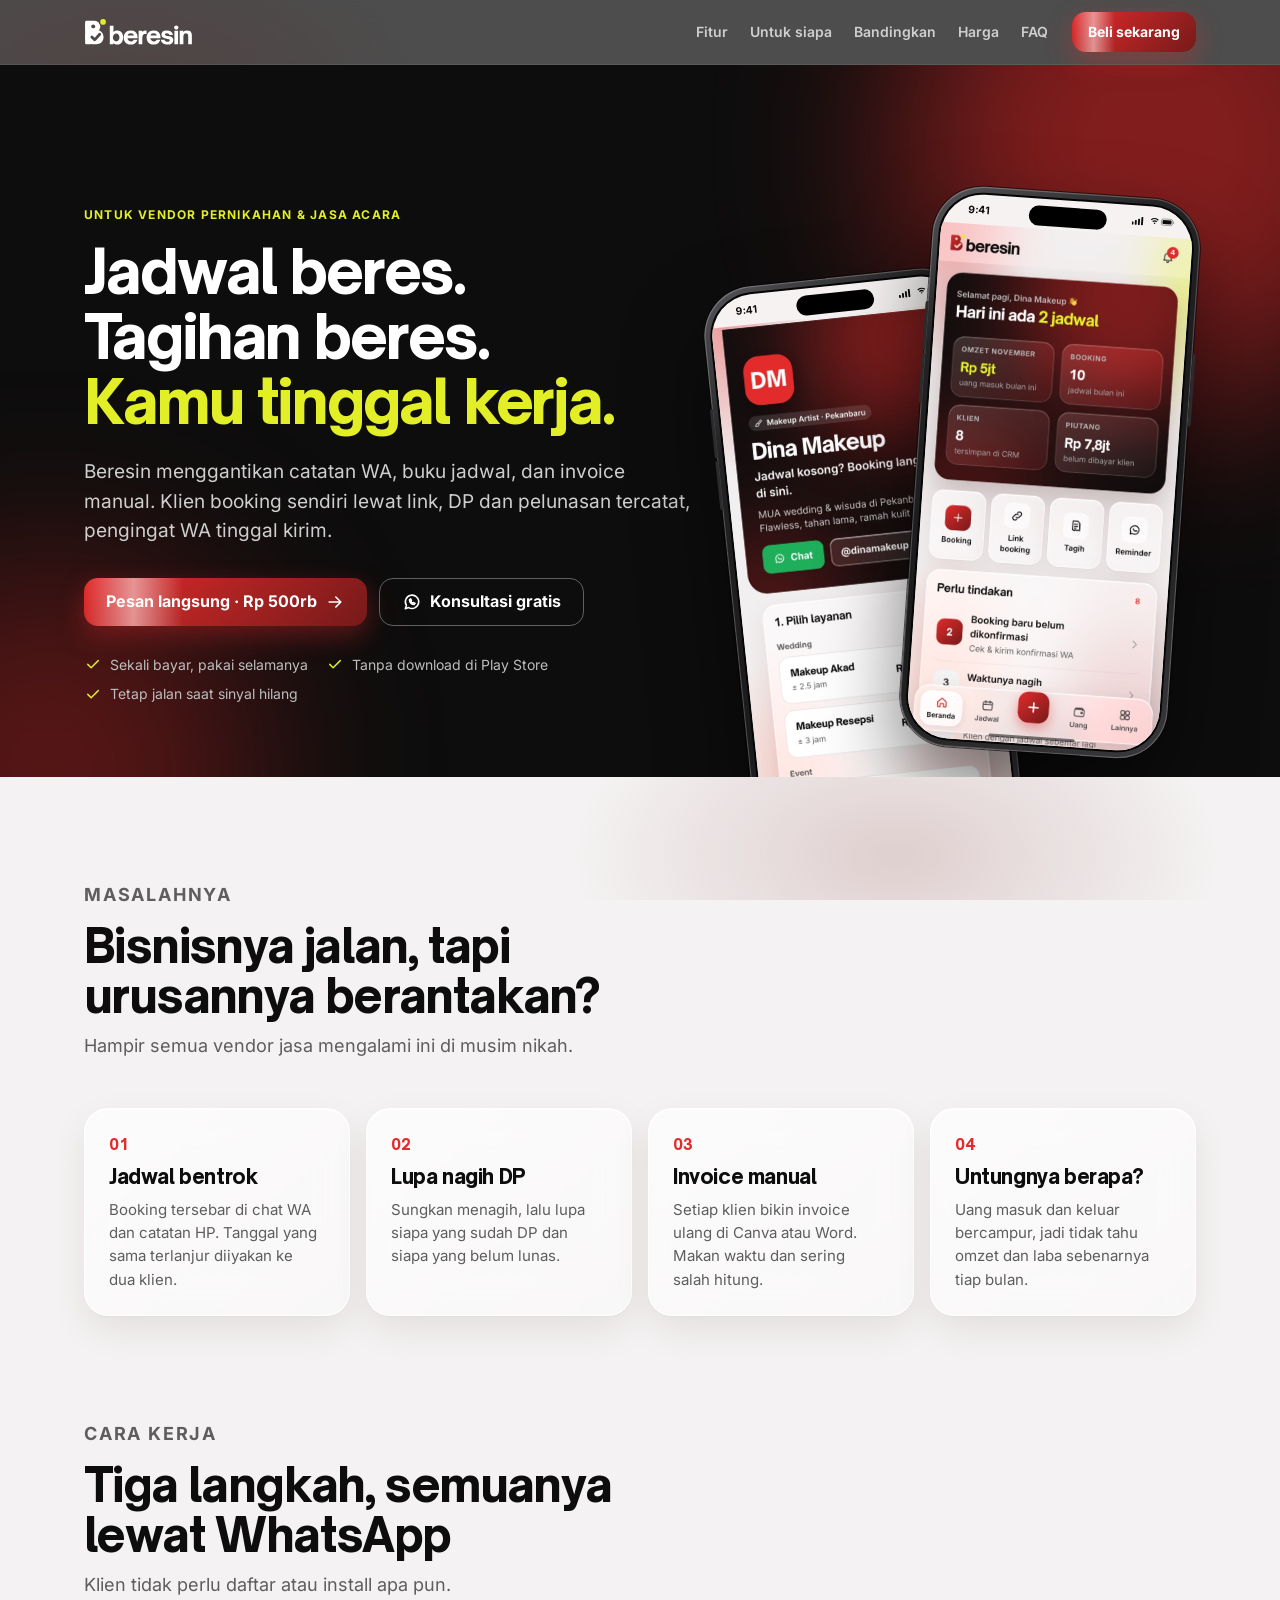
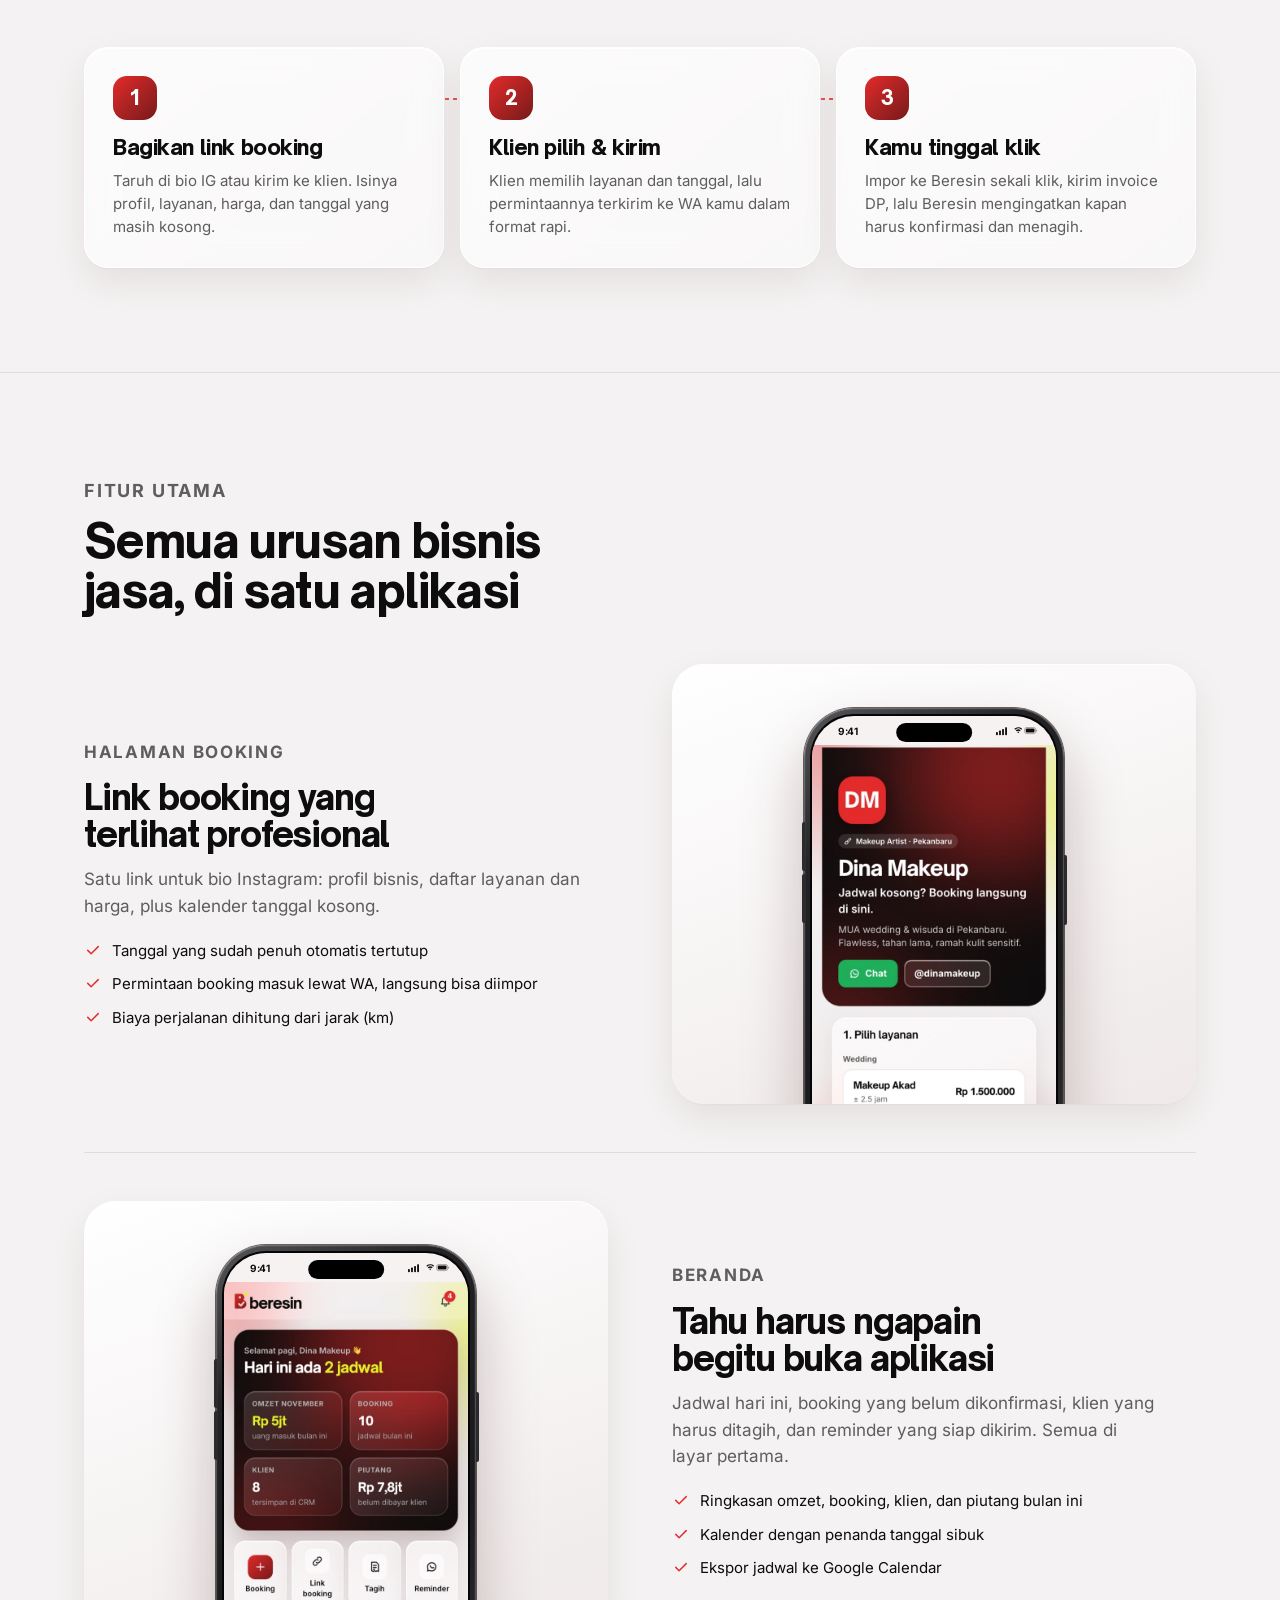
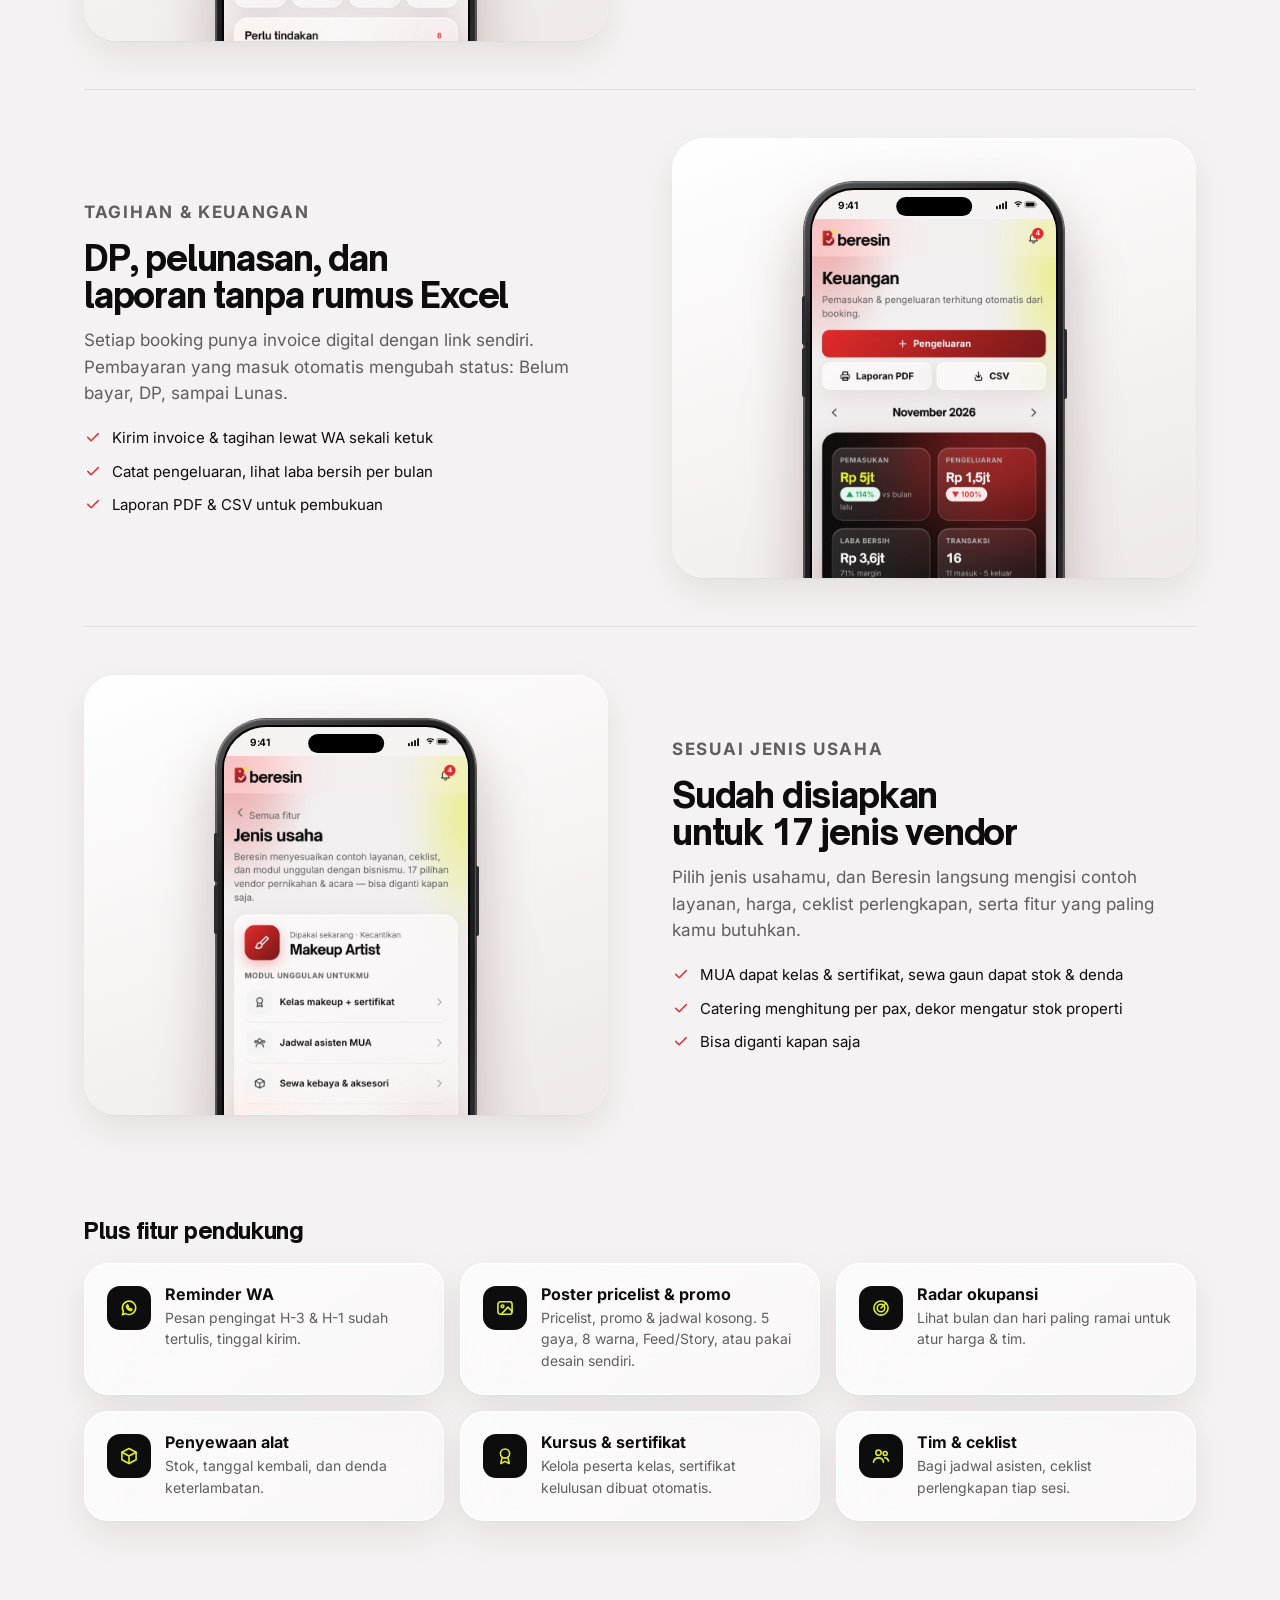
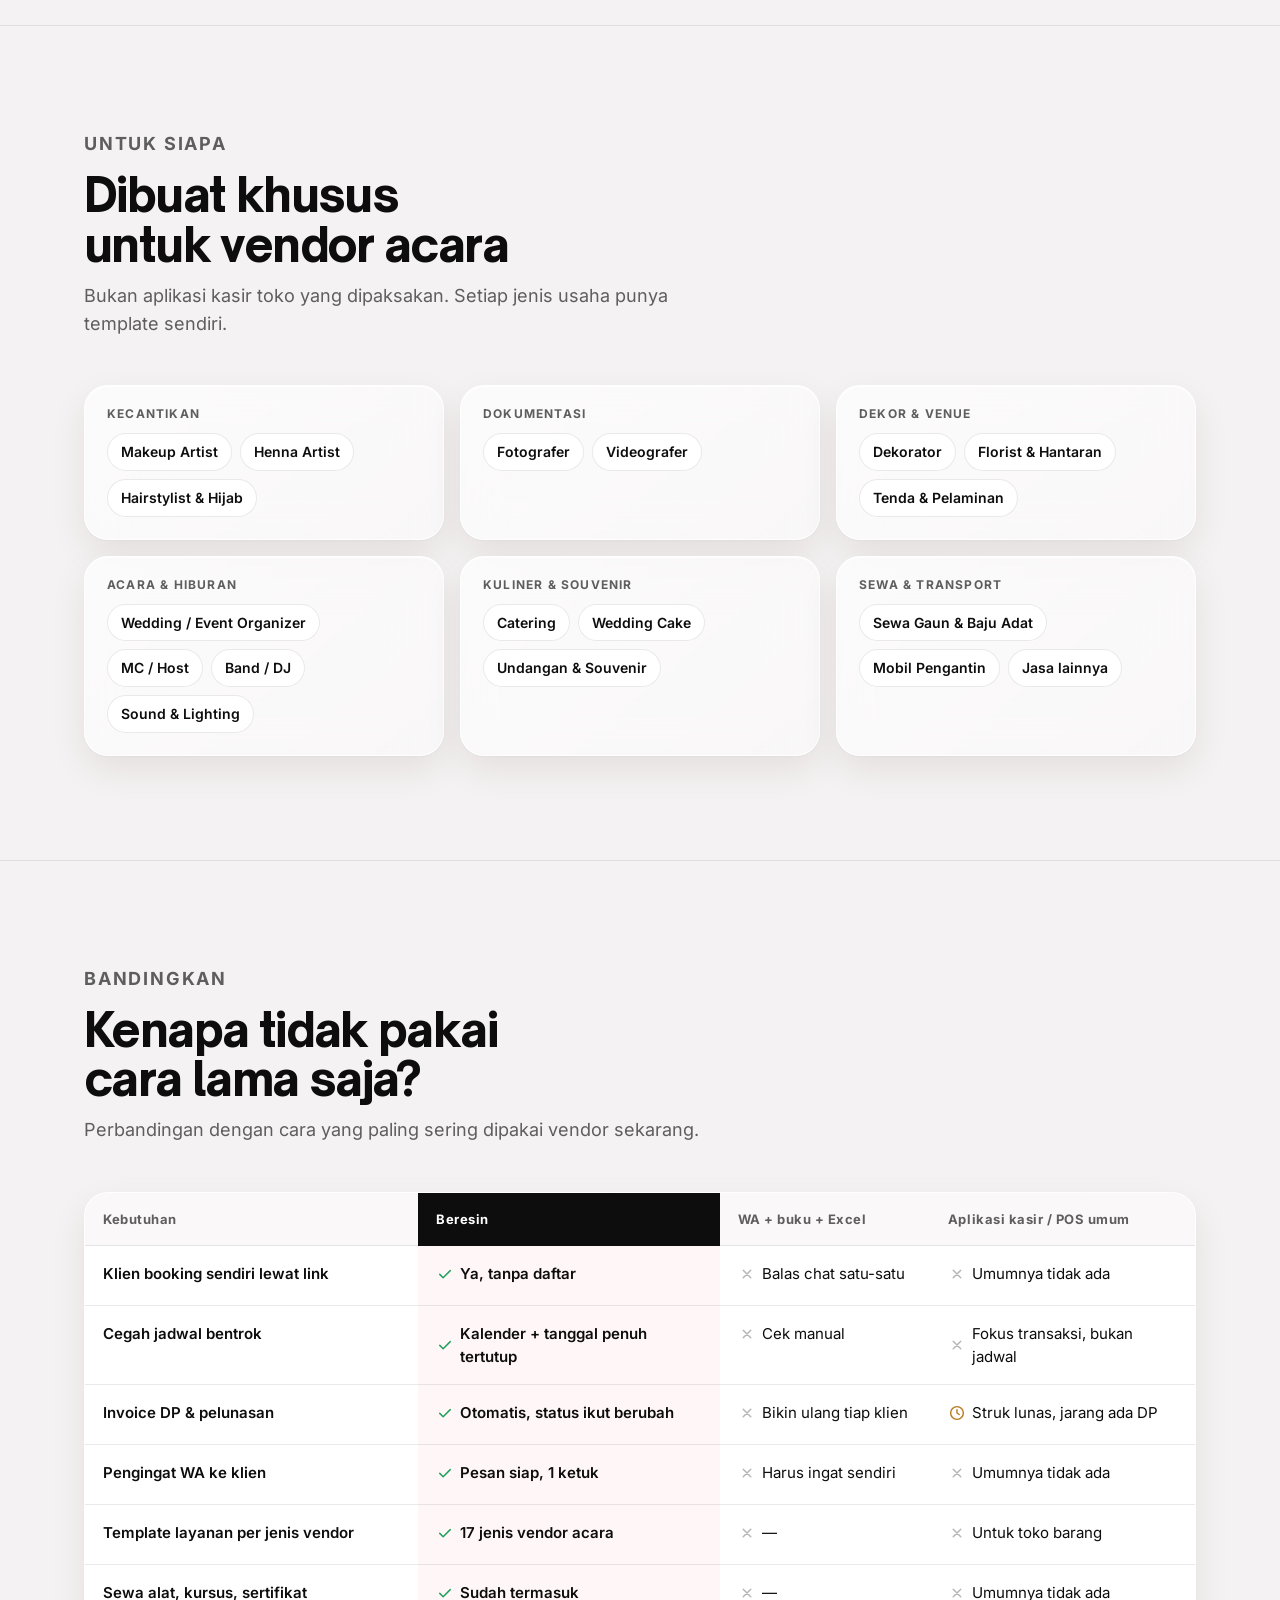
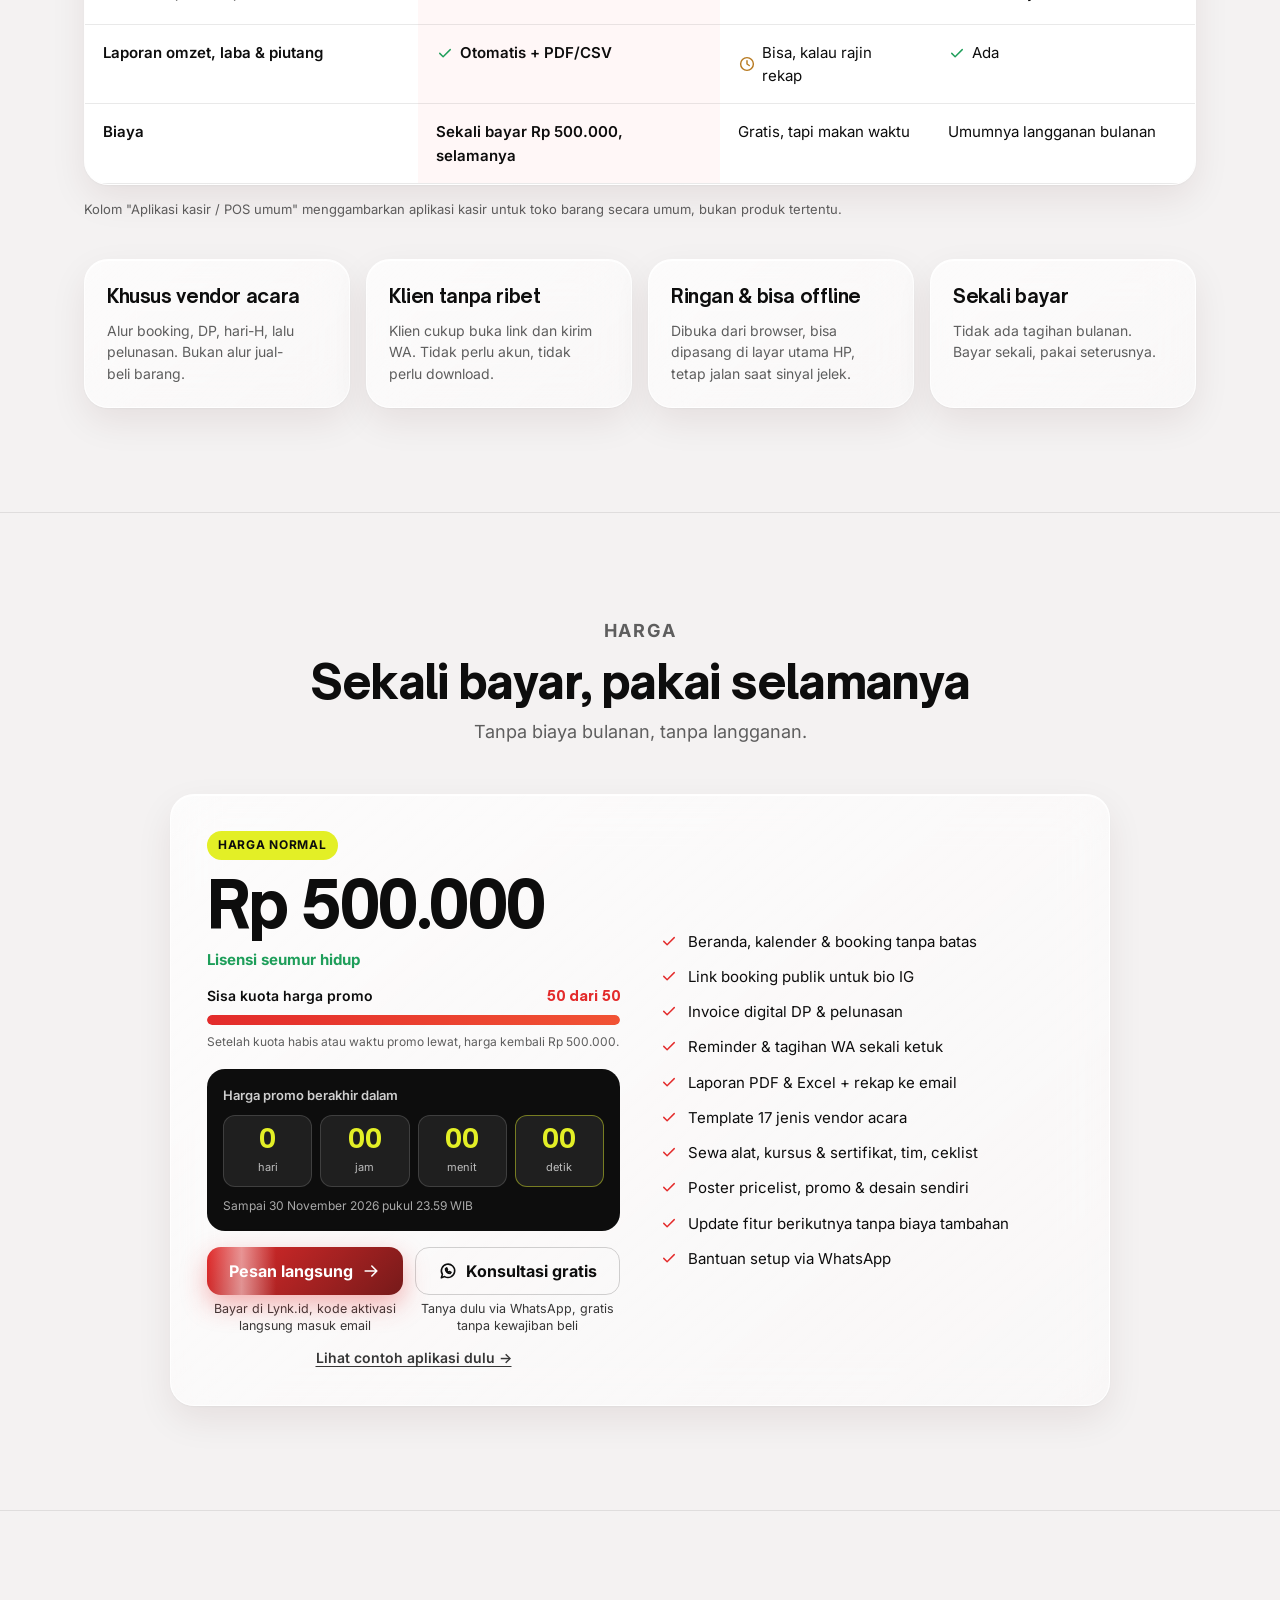
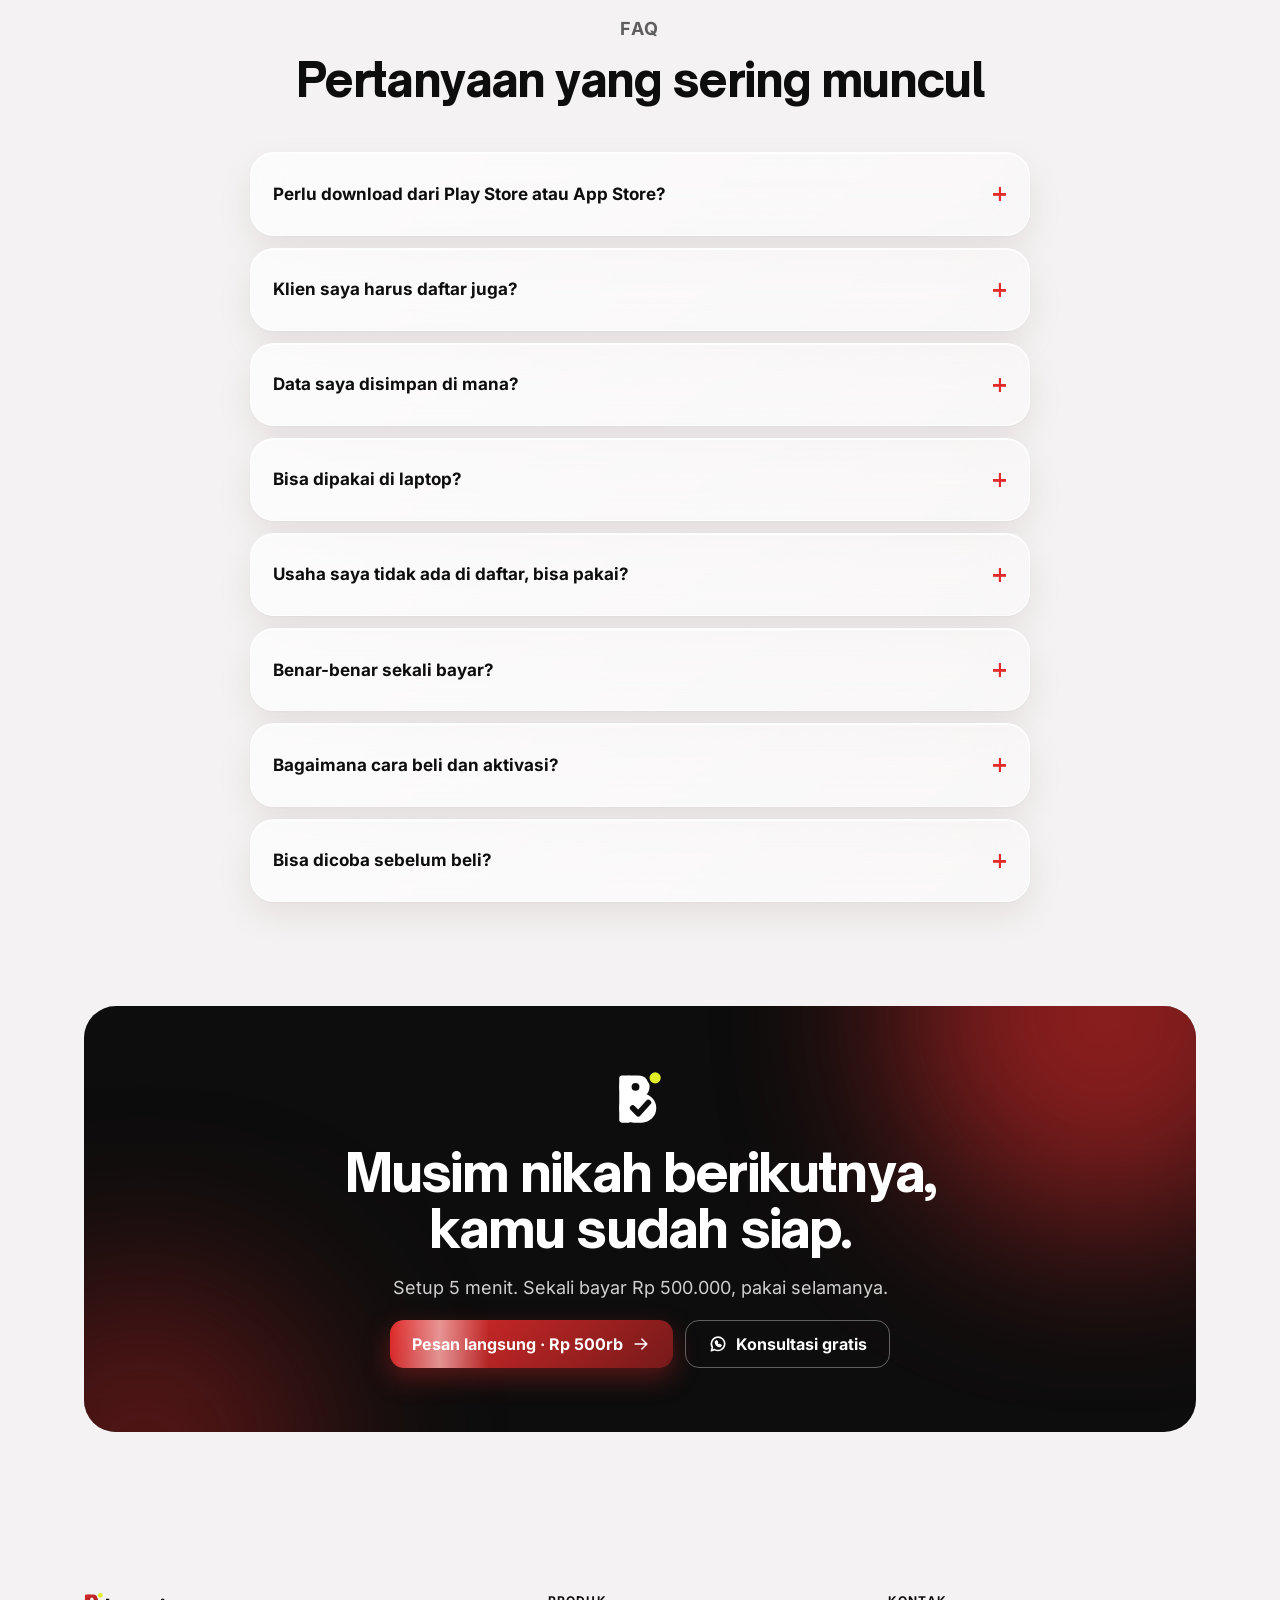
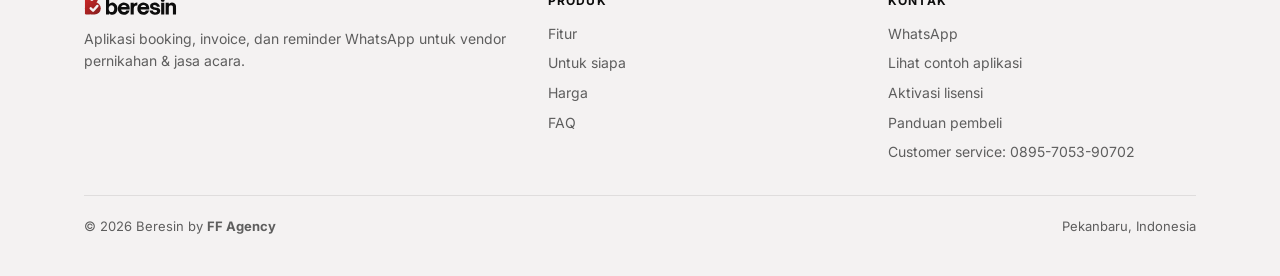
==== commit 38dfa75f: "Poster: 5 gaya + promo + jadwal kosong + desain sendiri; link pendek; Customer Service (v31)" ====
--- a/landing/index.html
+++ b/landing/index.html
@@ -431,7 +431,7 @@
     <h3 class="sub-judul">Plus fitur pendukung</h3>
     <div class="g3">
       <div class="kaca kecil"><span><svg class="ik"><use href="#wa"/></svg></span><div><h3>Reminder WA</h3><p>Pesan pengingat H-3 &amp; H-1 sudah tertulis, tinggal kirim.</p></div></div>
-      <div class="kaca kecil"><span><svg class="ik"><use href="#img"/></svg></span><div><h3>Poster pricelist</h3><p>Poster harga 1080×1350 siap upload, 3 pilihan gaya.</p></div></div>
+      <div class="kaca kecil"><span><svg class="ik"><use href="#img"/></svg></span><div><h3>Poster pricelist & promo</h3><p>Pricelist, promo & jadwal kosong. 5 gaya, 8 warna, Feed/Story, atau pakai desain sendiri.</p></div></div>
       <div class="kaca kecil"><span><svg class="ik"><use href="#radar"/></svg></span><div><h3>Radar okupansi</h3><p>Lihat bulan dan hari paling ramai untuk atur harga &amp; tim.</p></div></div>
       <div class="kaca kecil"><span><svg class="ik"><use href="#box"/></svg></span><div><h3>Penyewaan alat</h3><p>Stok, tanggal kembali, dan denda keterlambatan.</p></div></div>
       <div class="kaca kecil"><span><svg class="ik"><use href="#award"/></svg></span><div><h3>Kursus &amp; sertifikat</h3><p>Kelola peserta kelas, sertifikat kelulusan dibuat otomatis.</p></div></div>
@@ -513,7 +513,7 @@
         <li><svg class="ik"><use href="#cek"/></svg>Laporan PDF &amp; Excel + rekap ke email</li>
         <li><svg class="ik"><use href="#cek"/></svg>Template 17 jenis vendor acara</li>
         <li><svg class="ik"><use href="#cek"/></svg>Sewa alat, kursus &amp; sertifikat, tim, ceklist</li>
-        <li><svg class="ik"><use href="#cek"/></svg>Poster pricelist &amp; radar okupansi</li>
+        <li><svg class="ik"><use href="#cek"/></svg>Poster pricelist, promo &amp; desain sendiri</li>
         <li><svg class="ik"><use href="#cek"/></svg>Update fitur berikutnya tanpa biaya tambahan</li>
         <li><svg class="ik"><use href="#cek"/></svg>Bantuan setup via WhatsApp</li>
       </ul>
@@ -556,7 +556,7 @@
     <div class="kaki">
       <div><img src="../img/beresin_logo_terang.svg" alt="beresin"><p>Aplikasi booking, invoice, dan reminder WhatsApp untuk vendor pernikahan &amp; jasa acara.</p></div>
       <div><h4>Produk</h4><ul><li><a href="#fitur">Fitur</a></li><li><a href="#untuk">Untuk siapa</a></li><li><a href="#harga">Harga</a></li><li><a href="#faq">FAQ</a></li></ul></div>
-      <div><h4>Kontak</h4><ul><li><a href="https://wa.me/628159845675?text=Halo%20FF%20Agency%2C%20saya%20mau%20tanya%20soal%20Beresin" target="_blank" rel="noopener">WhatsApp</a></li><li><a href="../">Lihat contoh aplikasi</a></li><li><a href="../#/aktivasi">Aktivasi lisensi</a></li><li><a href="panduan/">Panduan pembeli</a></li></ul></div>
+      <div><h4>Kontak</h4><ul><li><a href="https://wa.me/628159845675?text=Halo%20FF%20Agency%2C%20saya%20mau%20tanya%20soal%20Beresin" target="_blank" rel="noopener">WhatsApp</a></li><li><a href="../">Lihat contoh aplikasi</a></li><li><a href="../#/aktivasi">Aktivasi lisensi</a></li><li><a href="panduan/">Panduan pembeli</a></li><li><a href="https://wa.me/62895705390702?text=Halo%20CS%20Beresin%2C%20saya%20butuh%20bantuan" target="_blank" rel="noopener">Customer service: 0895-7053-90702</a></li></ul></div>
     </div>
     <div class="kaki-bawah"><span>© 2026 Beresin by <b>FF Agency</b></span><span>Pekanbaru, Indonesia</span></div>
   </div>
